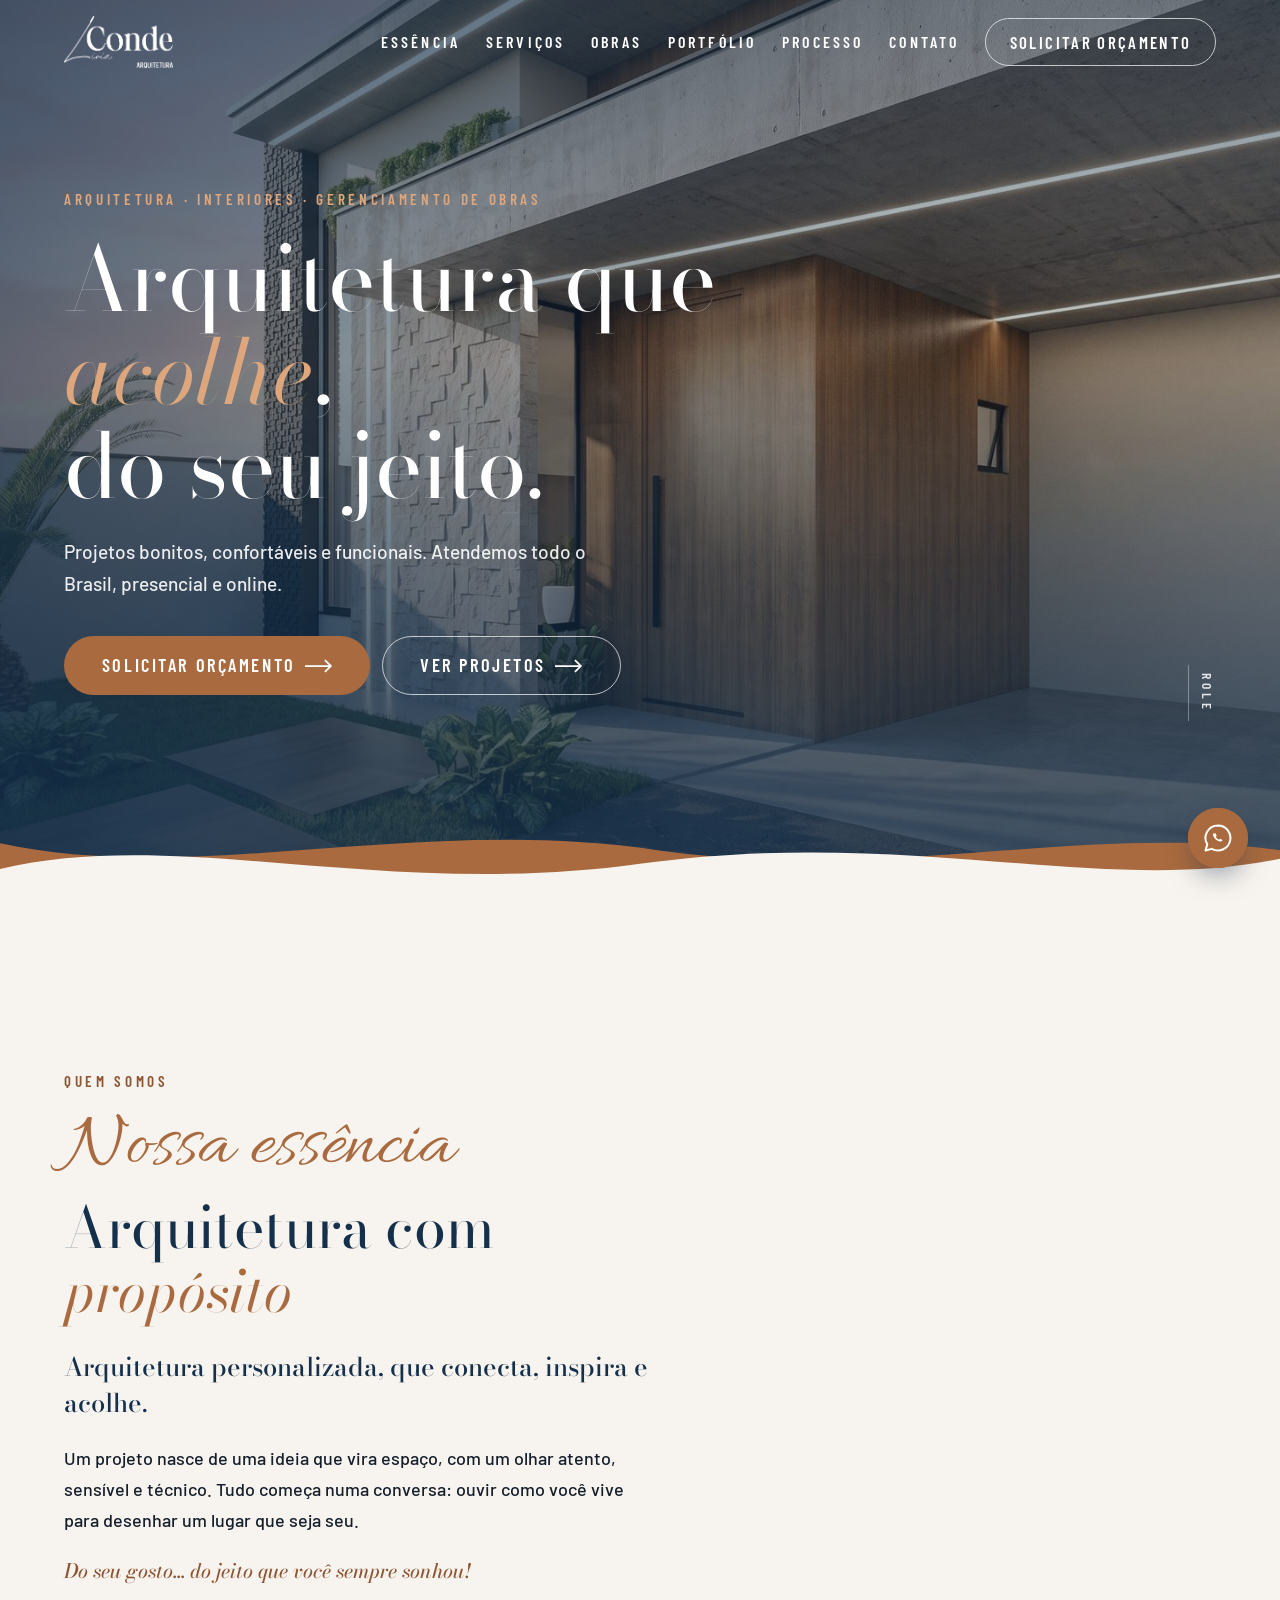
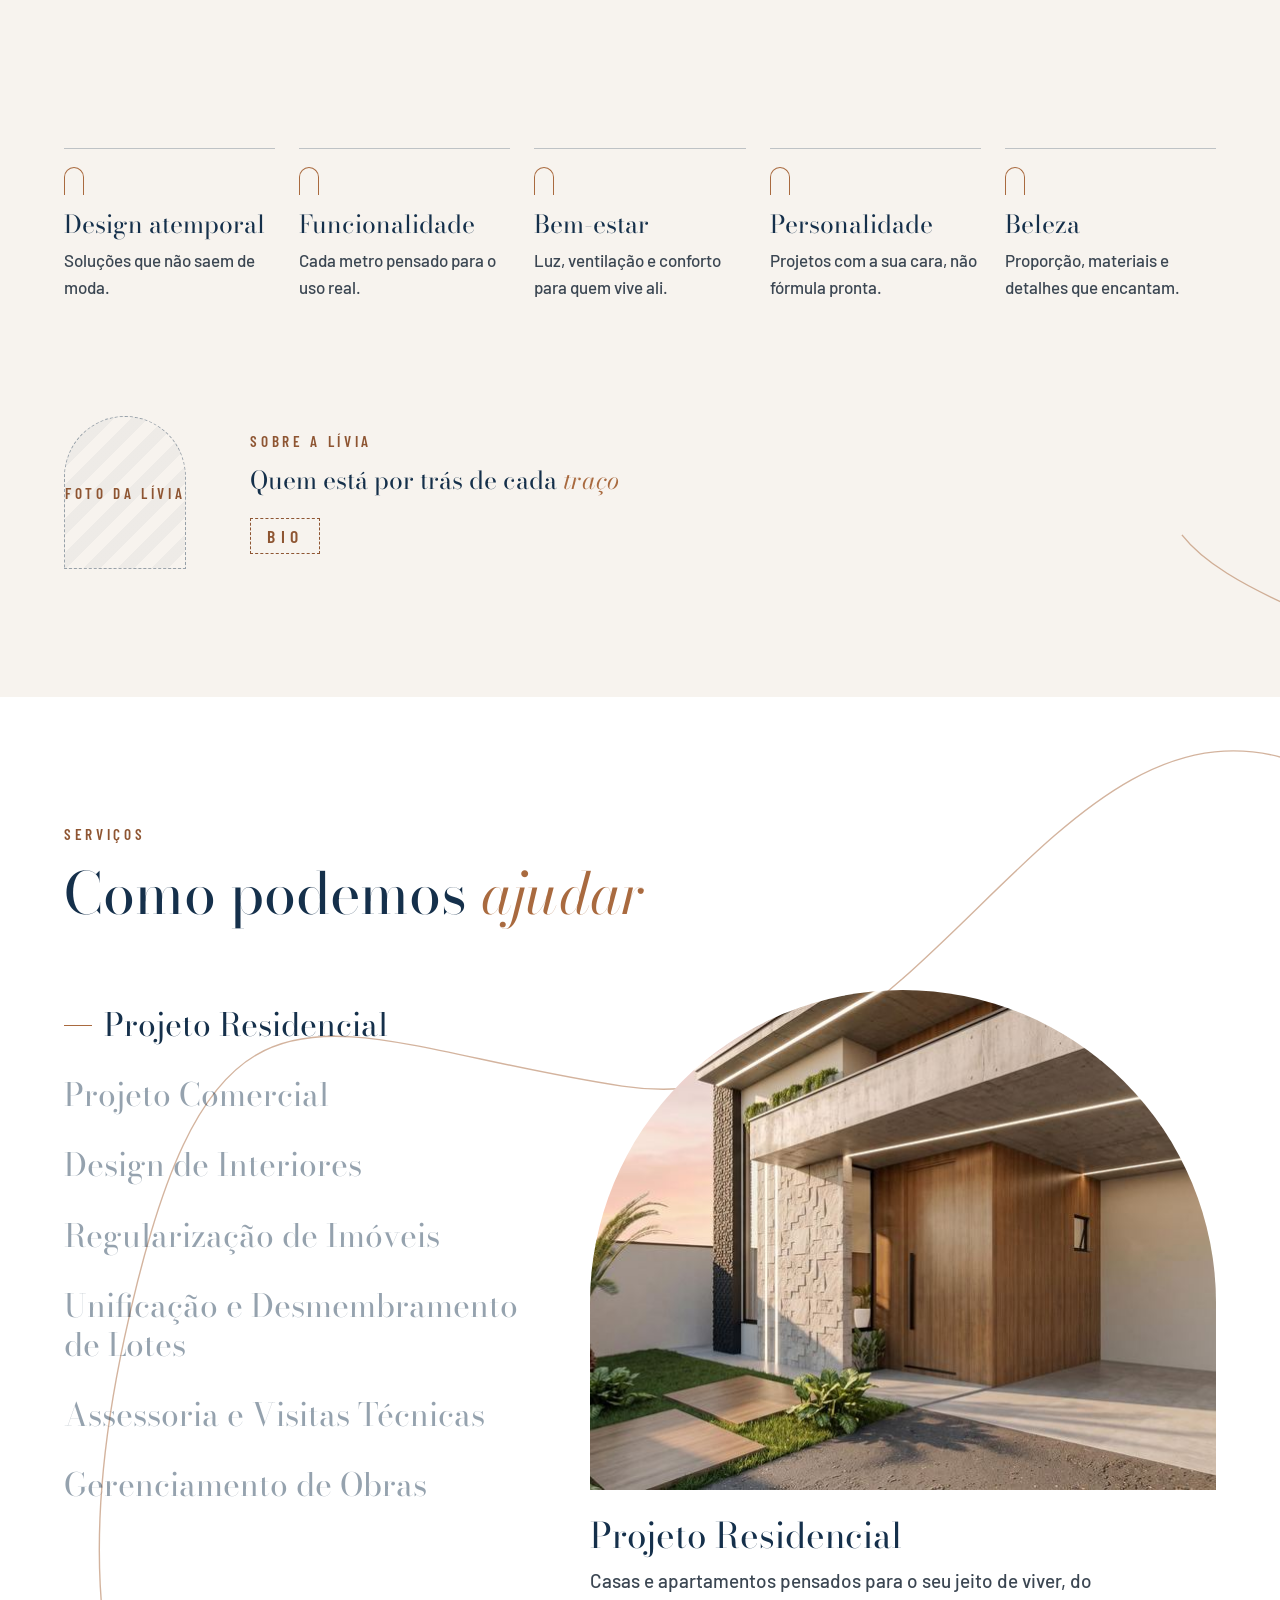
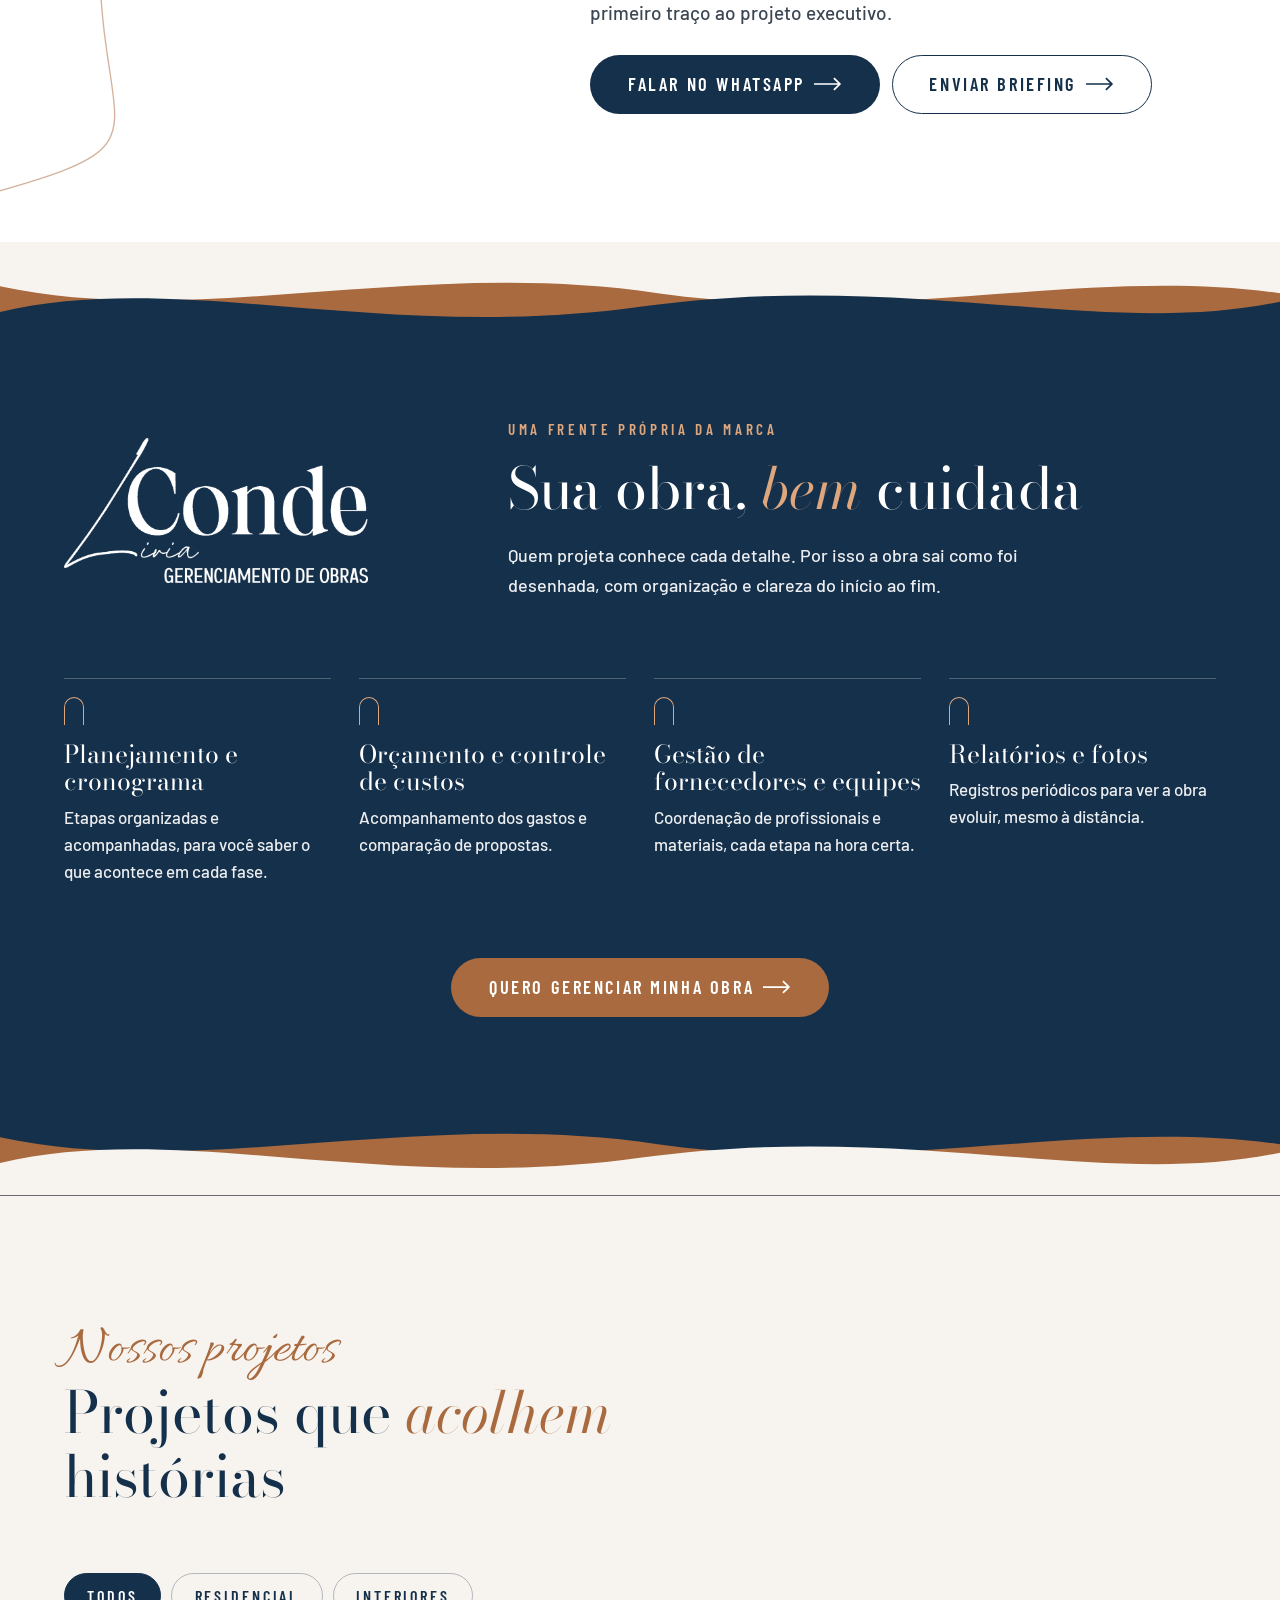
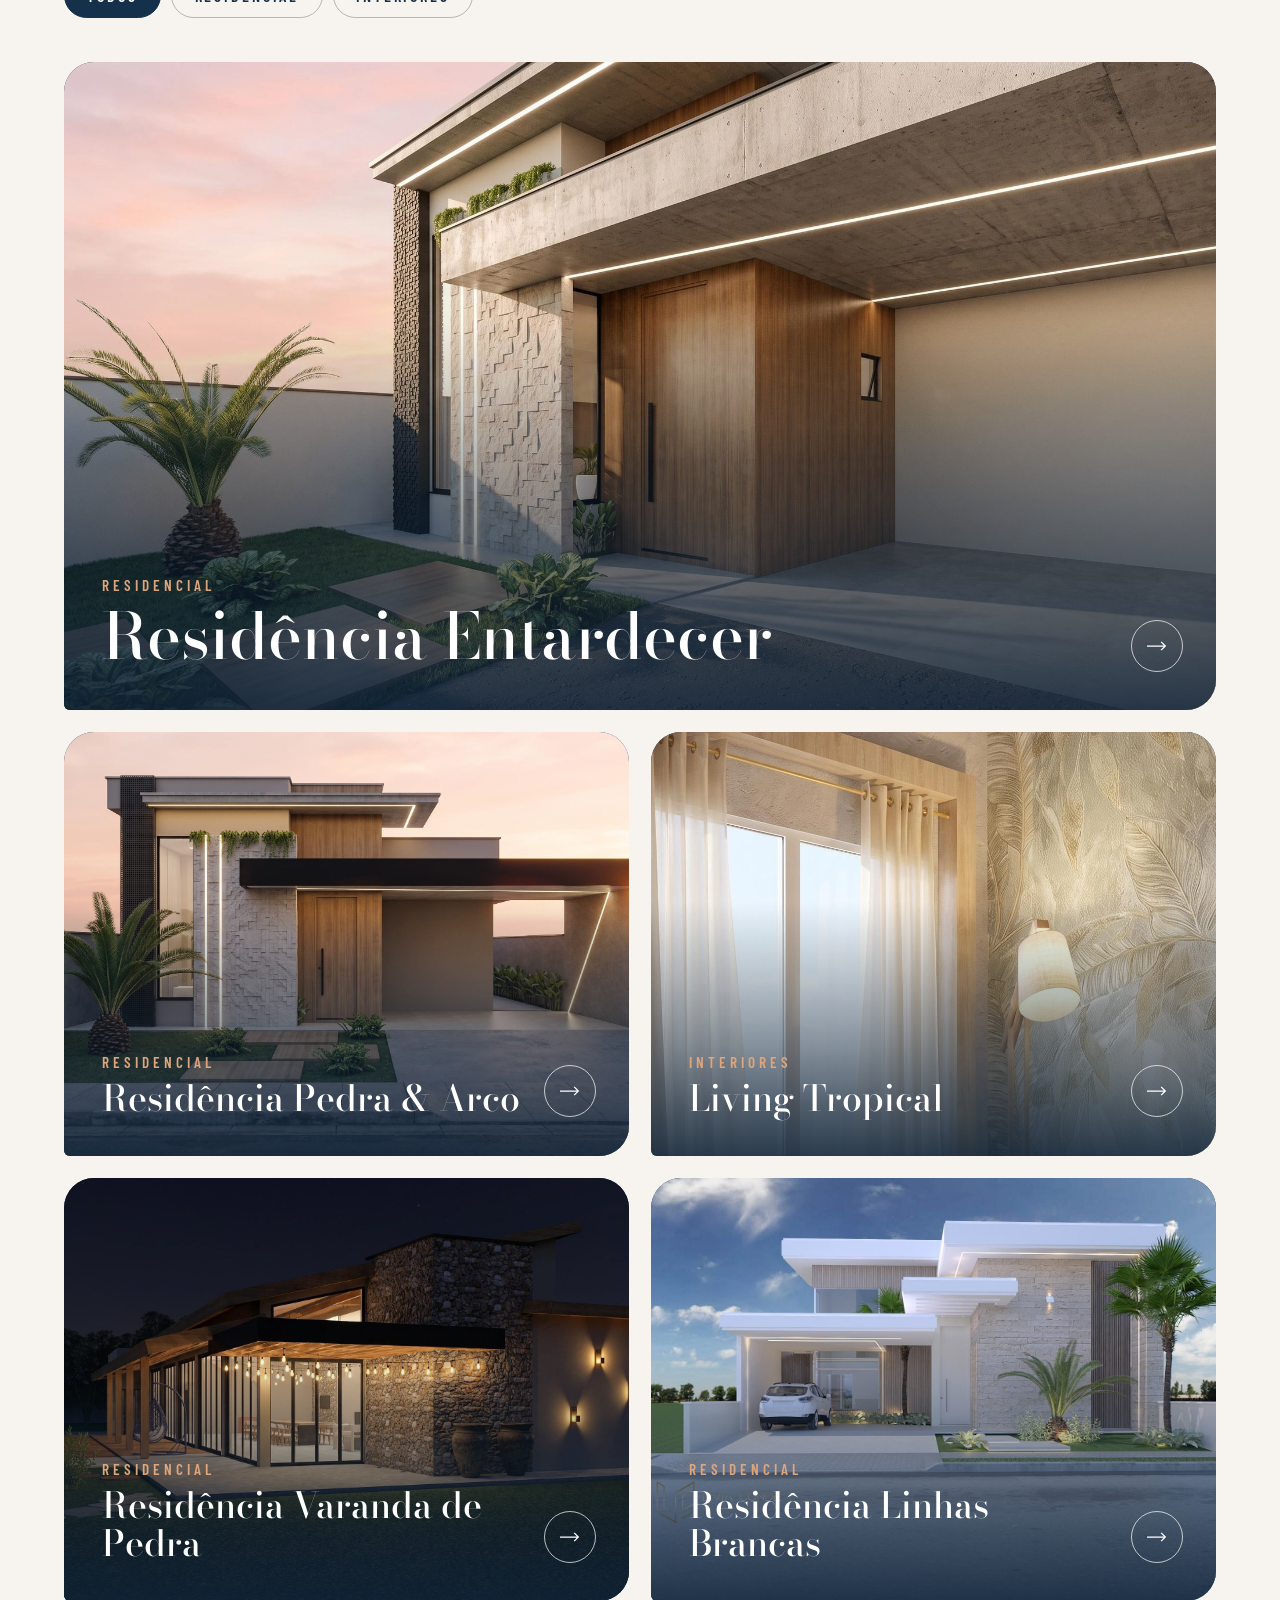
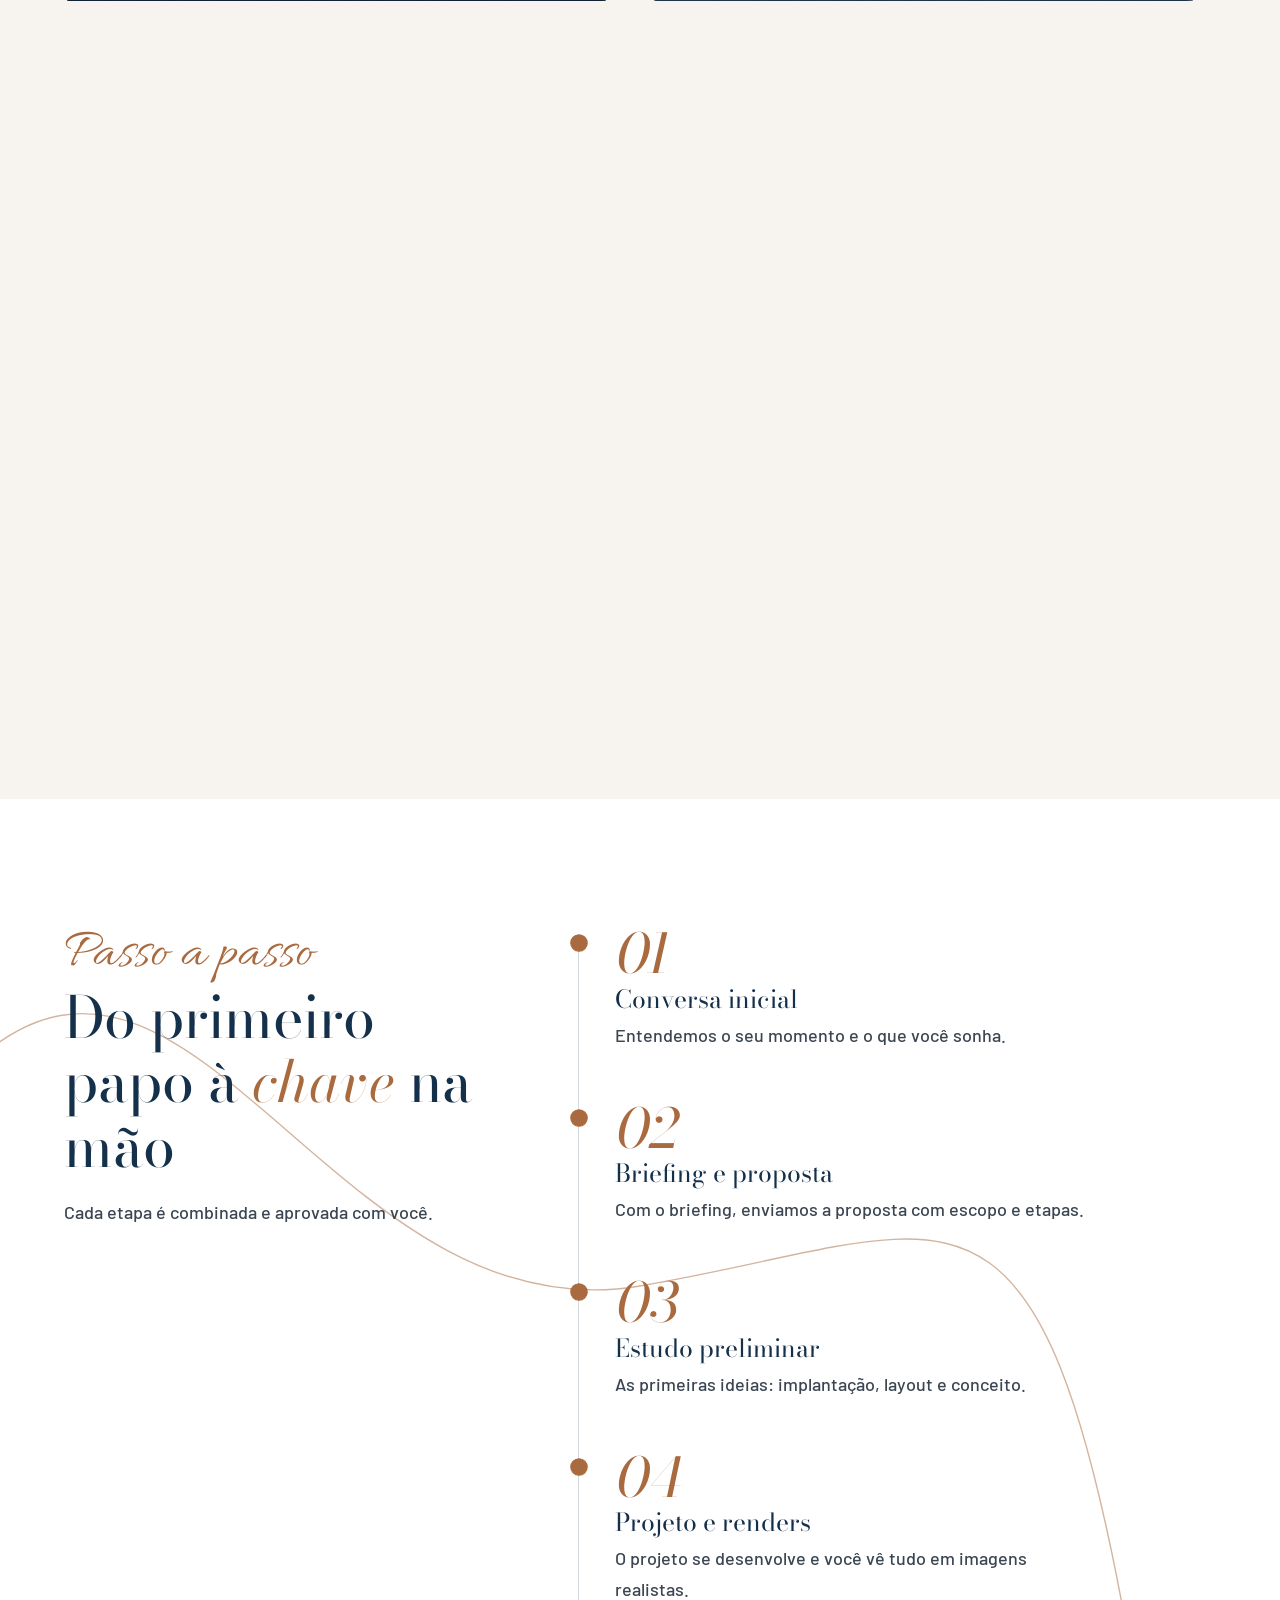
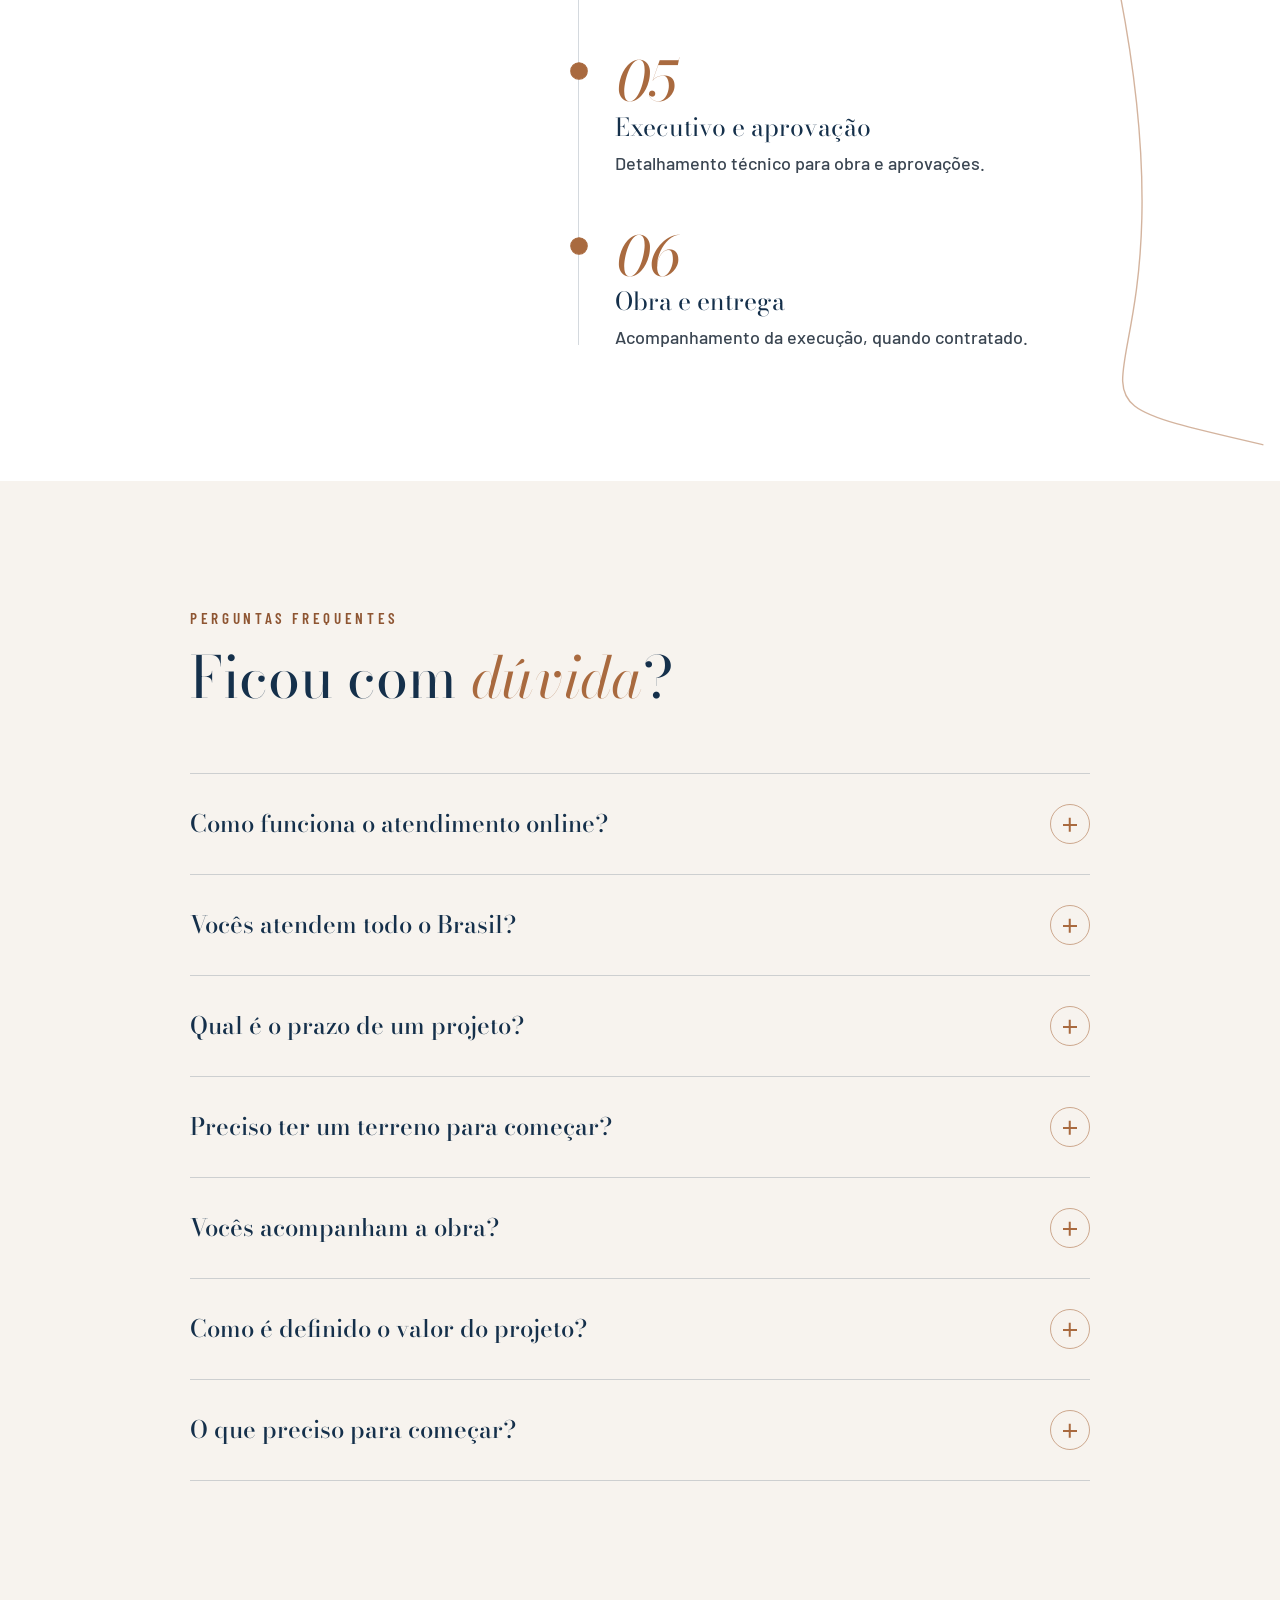
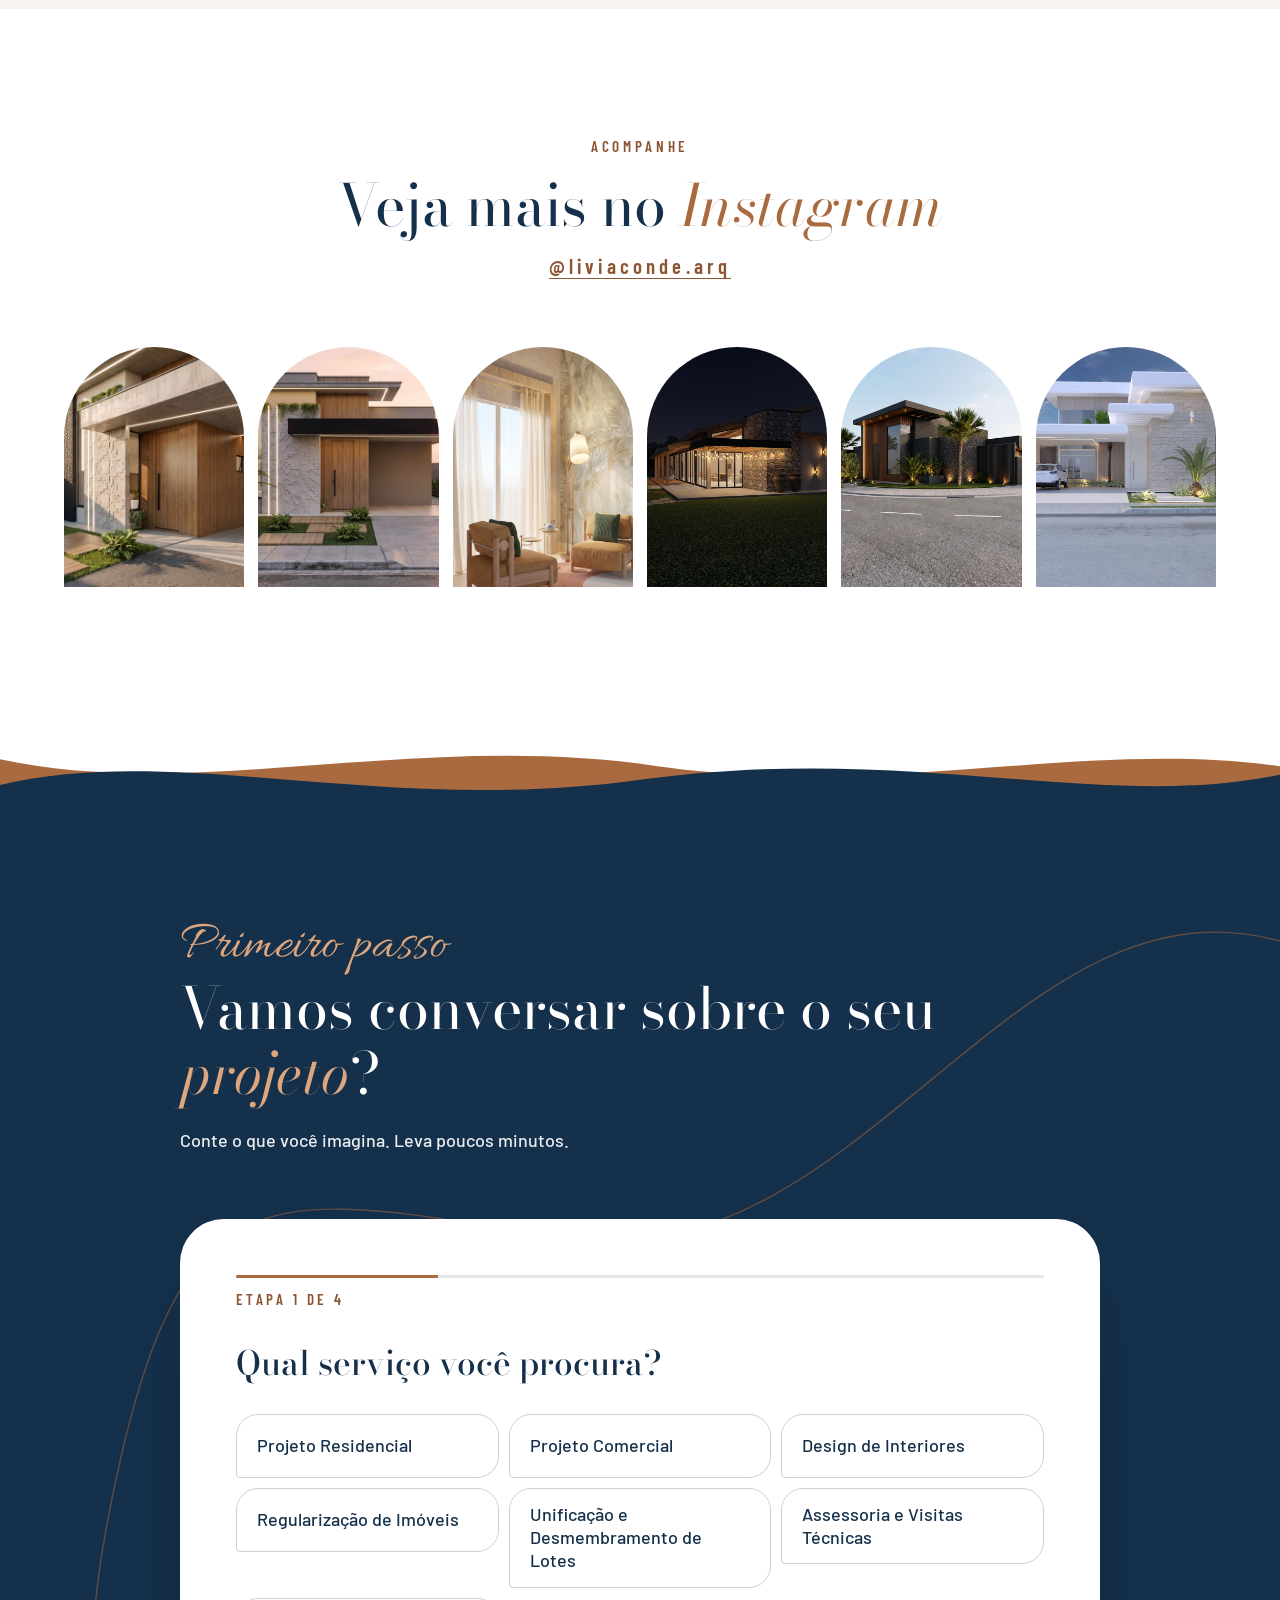
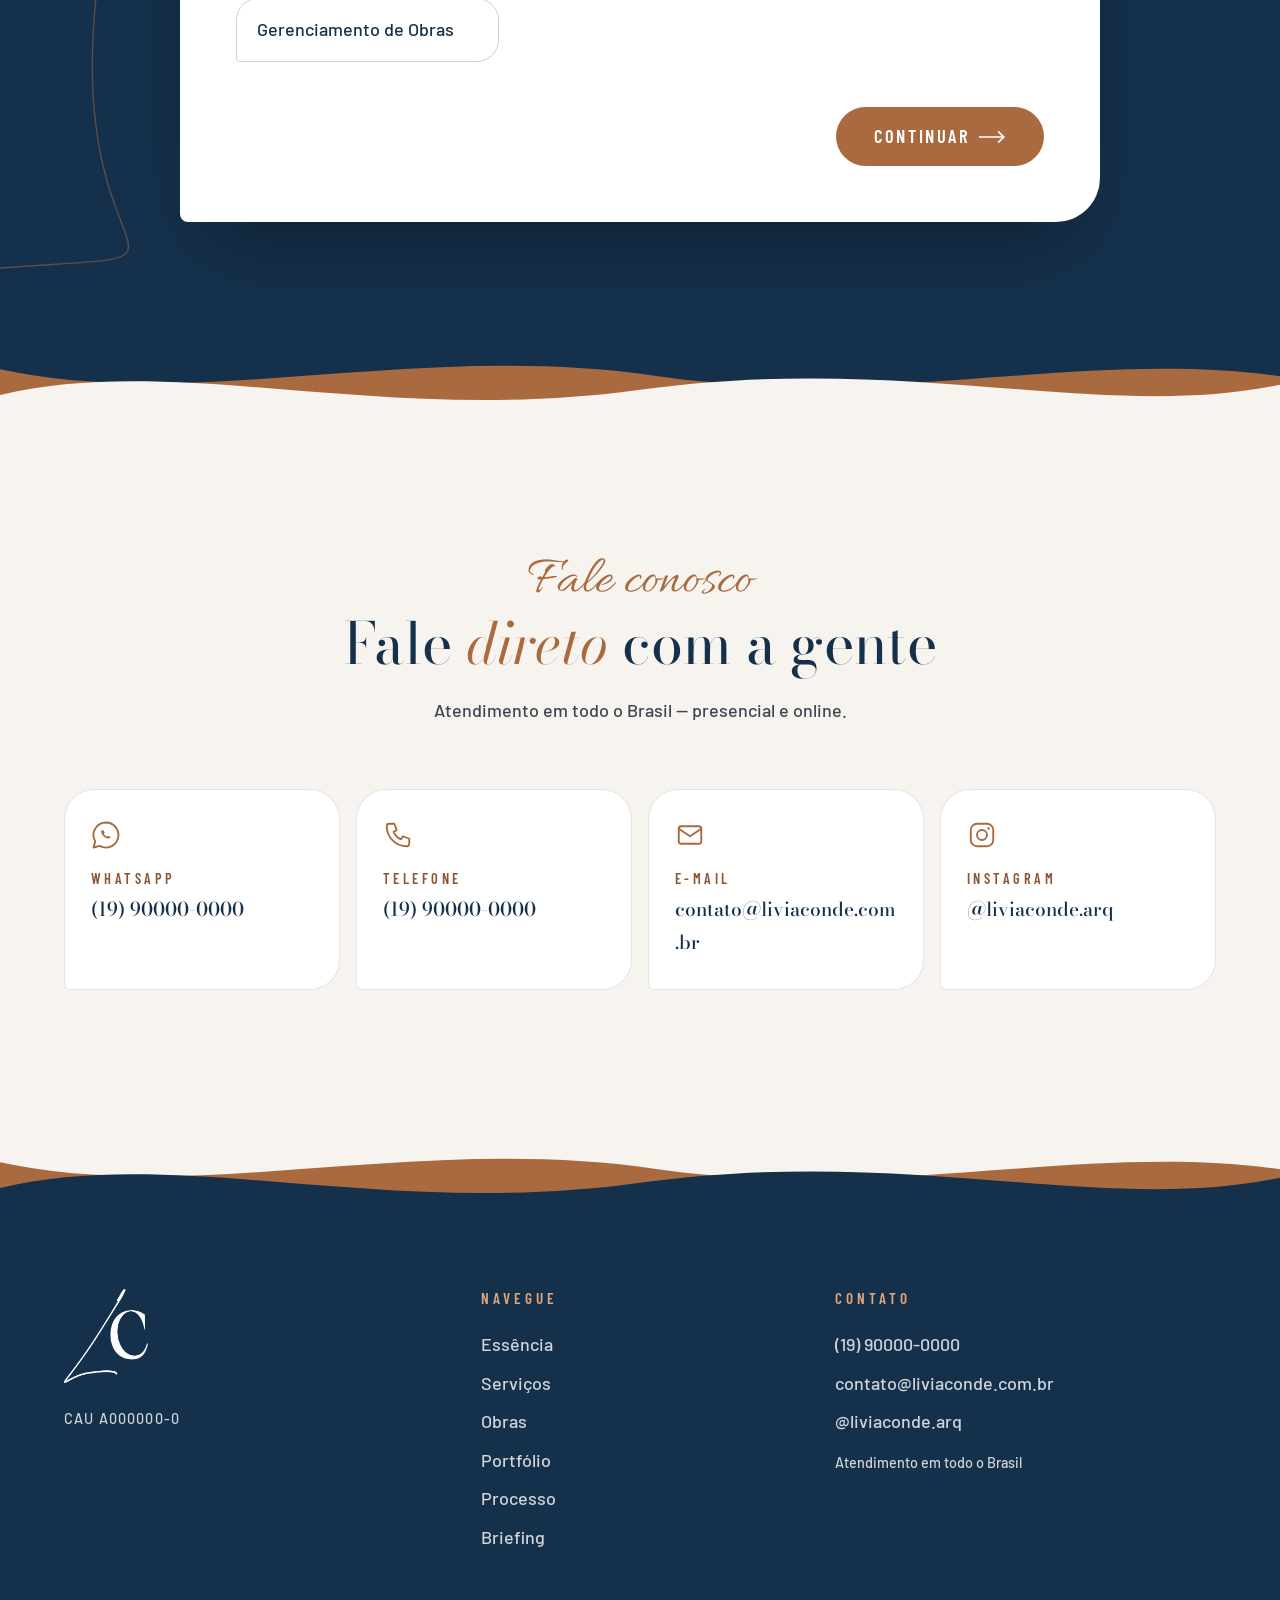
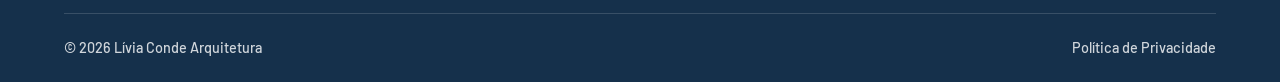
==== index.html @ 1890b628 "style: portfólio editorial, linha curva em mais seções, tipografia de marca, leitura e movimento Car" ====
<!DOCTYPE html>
<html lang="pt-BR">
<head>
<meta charset="utf-8">
<meta name="viewport" content="width=device-width, initial-scale=1">
<script>
/* classe "js" + decide se a intro roda (1x por sessão, sem reduced-motion, nunca em link direto de projeto) */
document.documentElement.className = 'js';
try {
  if (!sessionStorage.getItem('lc-intro') && !matchMedia('(prefers-reduced-motion: reduce)').matches && !/^#projeto\//.test(location.hash)) {
    document.documentElement.className += ' has-intro';
  }
} catch (e) {}
</script>
<title>Lívia Conde Arquitetura — Arquitetura, Interiores e Gerenciamento de Obras</title>
<meta name="description" content="Arquitetura com propósito, personalizada, que conecta, inspira e acolhe. Projetos residenciais e comerciais, interiores, regularização e gerenciamento de obras, com atendimento em todo o Brasil.">
<meta name="theme-color" content="#15304B">
<link rel="icon" type="image/png" href="assets/logo/favicon.png">
<link rel="apple-touch-icon" href="assets/logo/apple-touch-icon.png">
<link rel="canonical" href="https://liviaconde.vercel.app/">

<meta property="og:type" content="website">
<meta property="og:locale" content="pt_BR">
<meta property="og:site_name" content="Lívia Conde Arquitetura">
<meta property="og:title" content="Lívia Conde Arquitetura — Arquitetura que acolhe, do seu jeito">
<meta property="og:description" content="Projetos de arquitetura, interiores e gerenciamento de obras para todo o Brasil — presencial e online.">
<meta property="og:url" content="https://liviaconde.vercel.app/">
<meta property="og:image" content="https://liviaconde.vercel.app/assets/img/projetos/entardecer-fachada.jpg">
<meta name="twitter:card" content="summary_large_image">

<link rel="preconnect" href="https://fonts.googleapis.com">
<link rel="preconnect" href="https://fonts.gstatic.com" crossorigin>
<link href="https://fonts.googleapis.com/css2?family=Allura&family=Barlow+Condensed:wght@500;600&family=Barlow:wght@400;500&family=Bodoni+Moda:ital,opsz,wght@0,6..96,400;0,6..96,500;1,6..96,400;1,6..96,500&display=swap" rel="stylesheet">
<link rel="preload" as="image" href="assets/img/projetos/entardecer-fachada.jpg">
<link rel="stylesheet" href="css/style.css">

<script type="application/ld+json" id="ld-negocio">
{
  "@context": "https://schema.org",
  "@type": "ProfessionalService",
  "name": "Lívia Conde Arquitetura",
  "description": "Arquitetura residencial e comercial, design de interiores, regularização de imóveis e gerenciamento de obras.",
  "url": "https://liviaconde.vercel.app/",
  "logo": "https://liviaconde.vercel.app/assets/logo/logo-arq-cor.png",
  "image": "https://liviaconde.vercel.app/assets/img/projetos/entardecer-fachada.jpg",
  "areaServed": { "@type": "Country", "name": "Brasil" },
  "knowsAbout": ["Arquitetura residencial", "Arquitetura comercial", "Design de interiores", "Regularização de imóveis", "Gerenciamento de obras"]
}
</script>
<script type="application/ld+json">
{
  "@context": "https://schema.org",
  "@type": "FAQPage",
  "mainEntity": [
    { "@type": "Question", "name": "Como funciona o atendimento online?", "acceptedAnswer": { "@type": "Answer", "text": "A conversa é por videochamada, WhatsApp e e-mail. Você envia fotos, plantas e referências e acompanha cada etapa a distância. Quando preciso, combinamos visita técnica." } },
    { "@type": "Question", "name": "Vocês atendem todo o Brasil?", "acceptedAnswer": { "@type": "Answer", "text": "Sim, presencial e online. Definimos juntos a melhor forma de acompanhar o seu imóvel." } },
    { "@type": "Question", "name": "Qual é o prazo de um projeto?", "acceptedAnswer": { "@type": "Answer", "text": "Depende do tipo, do tamanho e do escopo. O prazo vem na proposta." } },
    { "@type": "Question", "name": "Preciso ter um terreno para começar?", "acceptedAnswer": { "@type": "Answer", "text": "Não. Podemos começar com um terreno, com um imóvel existente ou ajudar você a analisar um terreno antes de comprar." } },
    { "@type": "Question", "name": "Vocês acompanham a obra?", "acceptedAnswer": { "@type": "Answer", "text": "Sim. Oferecemos assessoria, visitas técnicas e Gerenciamento de Obras." } },
    { "@type": "Question", "name": "Como é definido o valor do projeto?", "acceptedAnswer": { "@type": "Answer", "text": "Em uma proposta personalizada, conforme escopo, metragem e etapas. Antes, precisamos conhecer o seu projeto." } },
    { "@type": "Question", "name": "O que preciso para começar?", "acceptedAnswer": { "@type": "Answer", "text": "Preencher o briefing ou chamar no WhatsApp. Se tiver, envie fotos do local, planta e referências. Se não tiver, começamos pela conversa." } }
  ]
}
</script>
</head>
<body>

<!-- Forma da onda reutilizada nos divisores -->
<svg width="0" height="0" style="position:absolute" aria-hidden="true" focusable="false">
  <symbol id="wave-shape" viewBox="0 0 1440 120" preserveAspectRatio="none">
    <path style="fill:var(--back)" d="M0,52 C220,102 470,18 740,60 C1000,98 1220,28 1440,60 L1440,120 L0,120 Z"/>
    <path style="fill:var(--front)" d="M0,82 C200,32 430,118 720,76 C1020,32 1240,114 1440,70 L1440,120 L0,120 Z"/>
  </symbol>
</svg>

<!-- Intro de abertura -->
<div id="intro" aria-hidden="true">
  <div class="intro-mono">
    <img class="intro-L" src="assets/logo/mono-L.png" alt="" width="600" height="674">
    <img class="intro-C" src="assets/logo/mono-C.png" alt="" width="600" height="674">
  </div>
</div>

<a class="skip" href="#conteudo">Ir para o conteúdo</a>

<!-- Header -->
<header class="header" id="header">
  <div class="header-in">
    <a class="brand" href="#topo" aria-label="Lívia Conde Arquitetura — início">
      <img class="brand-w" src="assets/logo/logo-arq-branco.png" alt="Lívia Conde Arquitetura" width="900" height="429">
      <img class="brand-c" src="assets/logo/logo-arq-cor.png" alt="" width="900" height="429">
    </a>
    <nav class="nav" id="nav" aria-label="Principal">
      <a href="#essencia">Essência</a>
      <a href="#servicos">Serviços</a>
      <a href="#obras">Obras</a>
      <a href="#portfolio">Portfólio</a>
      <a href="#processo">Processo</a>
      <a href="#contato">Contato</a>
      <a class="btn btn--nav" href="#briefing">Solicitar orçamento</a>
    </nav>
    <button class="burger" id="burger" aria-label="Abrir menu" aria-expanded="false" aria-controls="nav"><span></span><span></span></button>
  </div>
</header>

<main id="conteudo">

<!-- Hero -->
<section class="hero" id="topo" aria-labelledby="hero-titulo">
  <div class="hero-slides" aria-hidden="true">
    <div class="hero-slide active"><img src="assets/img/projetos/entardecer-fachada.jpg" alt="" width="2000" height="1116" fetchpriority="high"></div>
    <div class="hero-slide"><img src="assets/img/projetos/pedra-arco-fachada.jpg" alt="" width="2000" height="1347"></div>
    <div class="hero-slide"><img src="assets/img/projetos/contemporanea-fachada.jpg" alt="" width="1254" height="1254"></div>
  </div>
  <div class="hero-shade"></div>
  <div class="wrap hero-content">
    <p class="eyebrow eyebrow--light hero-a">Arquitetura · Interiores · Gerenciamento de Obras</p>
    <h1 id="hero-titulo" class="hero-a">Arquitetura que <em>acolhe</em>,<br>do seu jeito.</h1>
    <p class="hero-sub hero-a">Projetos bonitos, confortáveis e funcionais. Atendemos todo o Brasil, presencial e online.</p>
    <div class="btn-row hero-a">
      <a class="btn btn--terra" href="#briefing">Solicitar orçamento</a>
      <a class="btn btn--ghost" href="#portfolio">Ver projetos</a>
    </div>
  </div>
  <a class="scroll-ind" href="#essencia" aria-label="Rolar para a próxima seção"><span>Role</span><i></i></a>
  <svg class="wave wave--hero" viewBox="0 0 1440 120" preserveAspectRatio="none" aria-hidden="true"><use href="#wave-shape"/></svg>
</section>

<!-- Essência -->
<section class="section essence" id="essencia" aria-labelledby="essencia-titulo">
  <svg class="curve" viewBox="0 0 1440 1000" preserveAspectRatio="none" aria-hidden="true"><path vector-effect="non-scaling-stroke" d="M-20,80 C260,-20 420,360 740,330 S1180,200 1280,520 S1180,860 1470,940"/></svg>
  <div class="wrap">
    <div class="essence-top">
      <div class="essence-text">
        <p class="eyebrow reveal">Quem somos</p>
        <h2 id="essencia-titulo" class="reveal"><span class="script">Nossa essência</span><br>Arquitetura com <em>propósito</em></h2>
        <p class="lead reveal">Arquitetura personalizada, que conecta, inspira e acolhe.</p>
        <p class="reveal">Um projeto nasce de uma ideia que vira espaço, com um olhar atento, sensível e técnico. Tudo começa numa conversa: ouvir como você vive para desenhar um lugar que seja seu.</p>
        <p class="reveal">Do seu gosto... do jeito que você sempre sonhou!</p>
      </div>
      <figure class="essence-img reveal">
        <img data-parallax src="assets/img/projetos/living-tropical.jpg" alt="Living com pé-direito duplo, forro de madeira e papel de parede botânico" width="1115" height="2000" loading="lazy">
      </figure>
    </div>

    <ol class="pillars">
      <li class="reveal" style="--d:0s"><span class="pillar-n" aria-hidden="true"></span><h3>Design atemporal</h3><p>Soluções que não saem de moda.</p></li>
      <li class="reveal" style="--d:.08s"><span class="pillar-n" aria-hidden="true"></span><h3>Funcionalidade</h3><p>Cada metro pensado para o uso real.</p></li>
      <li class="reveal" style="--d:.16s"><span class="pillar-n" aria-hidden="true"></span><h3>Bem-estar</h3><p>Luz, ventilação e conforto para quem vive ali.</p></li>
      <li class="reveal" style="--d:.24s"><span class="pillar-n" aria-hidden="true"></span><h3>Personalidade</h3><p>Projetos com a sua cara, não fórmula pronta.</p></li>
      <li class="reveal" style="--d:.32s"><span class="pillar-n" aria-hidden="true"></span><h3>Beleza</h3><p>Proporção, materiais e detalhes que encantam.</p></li>
    </ol>

    <div class="about">
      <div class="about-photo reveal" role="img" aria-label="Espaço reservado para a foto da Lívia">
        <span>Foto da Lívia</span>
      </div>
      <div class="about-text reveal">
        <p class="eyebrow">Sobre a Lívia</p>
        <h3 class="h3-serif">Quem está por trás de cada <em>traço</em></h3>
        <p class="bio-marker">BIO</p>
      </div>
    </div>
  </div>
</section>

<!-- Serviços -->
<section class="section section--white" id="servicos" aria-labelledby="servicos-titulo">
  <svg class="curve" viewBox="0 0 1440 1000" preserveAspectRatio="none" aria-hidden="true"><path vector-effect="non-scaling-stroke" d="M1470,60 C1180,-30 1040,380 700,340 S240,200 140,560 S260,900 -20,960"/></svg>
  <div class="wrap">
    <header class="sec-head reveal">
      <p class="eyebrow">Serviços</p>
      <h2 id="servicos-titulo">Como podemos <em>ajudar</em></h2>
    </header>

    <div class="svc">
      <div class="svc-tabs reveal" role="tablist" aria-label="Serviços" aria-orientation="vertical">
        <button class="svc-tab" role="tab" id="tab0" aria-selected="true" aria-controls="pane0" tabindex="0" data-servico="Projeto Residencial" type="button">Projeto Residencial</button>
        <button class="svc-tab" role="tab" id="tab1" aria-selected="false" aria-controls="pane1" tabindex="-1" data-servico="Projeto Comercial" type="button">Projeto Comercial</button>
        <button class="svc-tab" role="tab" id="tab2" aria-selected="false" aria-controls="pane2" tabindex="-1" data-servico="Design de Interiores" type="button">Design de Interiores</button>
        <button class="svc-tab" role="tab" id="tab3" aria-selected="false" aria-controls="pane3" tabindex="-1" data-servico="Regularização de Imóveis" type="button">Regularização de Imóveis</button>
        <button class="svc-tab" role="tab" id="tab4" aria-selected="false" aria-controls="pane4" tabindex="-1" data-servico="Unificação e Desmembramento de Lotes" type="button">Unificação e Desmembramento de Lotes</button>
        <button class="svc-tab" role="tab" id="tab5" aria-selected="false" aria-controls="pane5" tabindex="-1" data-servico="Assessoria e Visitas Técnicas" type="button">Assessoria e Visitas Técnicas</button>
        <button class="svc-tab" role="tab" id="tab6" aria-selected="false" aria-controls="pane6" tabindex="-1" data-servico="Gerenciamento de Obras" type="button">Gerenciamento de Obras</button>
      </div>
      <div class="svc-stage reveal">
        <div class="svc-pane" role="tabpanel" id="pane0" aria-labelledby="tab0">
          <figure class="svc-fig"><img src="assets/img/projetos/entardecer-fachada-thumb.jpg" alt="Fachada de residência ao entardecer" width="900" height="502" loading="lazy"></figure>
          <h3>Projeto Residencial</h3>
          <p>Casas e apartamentos pensados para o seu jeito de viver, do primeiro traço ao projeto executivo.</p>
        </div>
        <div class="svc-pane" role="tabpanel" id="pane1" aria-labelledby="tab1" hidden>
          <figure class="svc-fig"><img src="assets/img/projetos/noturna-fachada-thumb.jpg" alt="Fachada iluminada à noite" width="725" height="900" loading="lazy"></figure>
          <h3>Projeto Comercial</h3>
          <p>Lojas, consultórios e escritórios que mostram a sua marca e funcionam bem no dia a dia.</p>
        </div>
        <div class="svc-pane" role="tabpanel" id="pane2" aria-labelledby="tab2" hidden>
          <figure class="svc-fig"><img src="assets/img/projetos/living-tropical-thumb.jpg" alt="Living com pé-direito duplo e papel de parede botânico" width="502" height="900" loading="lazy"></figure>
          <h3>Design de Interiores</h3>
          <p>Layout, materiais, iluminação e mobiliário pensados juntos, para ambientes com a sua história.</p>
        </div>
        <div class="svc-pane" role="tabpanel" id="pane3" aria-labelledby="tab3" hidden>
          <figure class="svc-fig"><img src="assets/img/projetos/branca-fachada-thumb.jpg" alt="Fachada branca com ripado e pedra" width="900" height="675" loading="lazy"></figure>
          <h3>Regularização de Imóveis</h3>
          <p>Orientação e projetos para deixar a documentação do seu imóvel em dia.</p>
        </div>
        <div class="svc-pane" role="tabpanel" id="pane4" aria-labelledby="tab4" hidden>
          <figure class="svc-fig"><img src="assets/img/projetos/pedra-arco-fachada-thumb.jpg" alt="Casa de campo com telhado cerâmico e pedra" width="900" height="606" loading="lazy"></figure>
          <h3>Unificação e Desmembramento de Lotes</h3>
          <p>Projeto e suporte técnico para unir ou dividir terrenos.</p>
        </div>
        <div class="svc-pane" role="tabpanel" id="pane5" aria-labelledby="tab5" hidden>
          <figure class="svc-fig"><img src="assets/img/projetos/branca-vista-thumb.jpg" alt="Vista de residência com platibandas brancas" width="900" height="675" loading="lazy"></figure>
          <h3>Assessoria e Visitas Técnicas</h3>
          <p>Um olhar técnico antes de comprar um imóvel ou para tirar dúvidas de obra, presencial ou online.</p>
        </div>
        <div class="svc-pane" role="tabpanel" id="pane6" aria-labelledby="tab6" hidden>
          <figure class="svc-fig"><img src="assets/img/projetos/contemporanea-fachada-thumb.jpg" alt="Residência contemporânea em lote de esquina" width="900" height="900" loading="lazy"></figure>
          <h3>Gerenciamento de Obras</h3>
          <p>Planejamento e acompanhamento da obra, para o projeto sair do papel com qualidade e transparência.</p>
        </div>
        <div class="btn-row">
          <a class="btn btn--wa-s" id="svc-wa" target="_blank" rel="noopener">Falar no WhatsApp</a>
          <button class="btn btn--line" id="svc-brief" type="button">Enviar briefing</button>
        </div>
      </div>
    </div>
  </div>
</section>

<!-- Gerenciamento de Obras -->
<div class="wave-box wave-box--in" aria-hidden="true"><svg class="wave" viewBox="0 0 1440 120" preserveAspectRatio="none"><use href="#wave-shape"/></svg></div>
<section class="section section--navy obras" id="obras" aria-labelledby="obras-titulo">
  <div class="wrap">
    <div class="obras-head reveal">
      <img src="assets/logo/logo-gdo-branco.png" alt="Lívia Conde Gerenciamento de Obras" width="900" height="427" loading="lazy">
      <div>
        <p class="eyebrow eyebrow--light">Uma frente própria da marca</p>
        <h2 id="obras-titulo">Sua obra, <em>bem</em> cuidada</h2>
        <p class="lead-l">Quem projeta conhece cada detalhe. Por isso a obra sai como foi desenhada, com organização e clareza do início ao fim.</p>
      </div>
    </div>
    <ul class="diffs">
      <li class="reveal" style="--d:0s"><span class="pillar-n" aria-hidden="true"></span><h3>Planejamento e cronograma</h3><p>Etapas organizadas e acompanhadas, para você saber o que acontece em cada fase.</p></li>
      <li class="reveal" style="--d:.08s"><span class="pillar-n" aria-hidden="true"></span><h3>Orçamento e controle de custos</h3><p>Acompanhamento dos gastos e comparação de propostas.</p></li>
      <li class="reveal" style="--d:.16s"><span class="pillar-n" aria-hidden="true"></span><h3>Gestão de fornecedores e equipes</h3><p>Coordenação de profissionais e materiais, cada etapa na hora certa.</p></li>
      <li class="reveal" style="--d:.24s"><span class="pillar-n" aria-hidden="true"></span><h3>Relatórios e fotos</h3><p>Registros periódicos para ver a obra evoluir, mesmo à distância.</p></li>
    </ul>
    <div class="center reveal"><button class="btn btn--terra" type="button" data-brief="Gerenciamento de Obras">Quero gerenciar minha obra</button></div>
  </div>
</section>
<div class="wave-box wave-box--out" aria-hidden="true"><svg class="wave" viewBox="0 0 1440 120" preserveAspectRatio="none"><use href="#wave-shape"/></svg></div>

<!-- Portfólio -->
<section class="section portfolio" id="portfolio" aria-labelledby="portfolio-titulo">
  <div class="wrap">
    <header class="sec-head reveal">
      <p class="script">Nossos projetos</p>
      <h2 id="portfolio-titulo">Projetos que <em>acolhem</em> histórias</h2>
    </header>
    <div class="filters reveal" id="filters" role="group" aria-label="Filtrar projetos por categoria"></div>
    <ul class="grid" id="grid"></ul>
  </div>
</section>

<!-- Processo -->
<section class="section section--white process" id="processo" aria-labelledby="processo-titulo">
  <svg class="curve" viewBox="0 0 1440 1000" preserveAspectRatio="none" aria-hidden="true"><path vector-effect="non-scaling-stroke" d="M-20,200 C220,60 380,420 720,380 S1160,260 1260,620 S1100,920 1470,980"/></svg>
  <div class="wrap process-grid">
    <header class="sec-head process-head reveal">
      <p class="script">Passo a passo</p>
      <h2 id="processo-titulo">Do primeiro papo à <em>chave</em> na mão</h2>
      <p>Cada etapa é combinada e aprovada com você.</p>
    </header>
    <ol class="timeline" id="timeline">
      <li class="reveal"><span class="t-dot"></span><span class="t-n">01</span><h3>Conversa inicial</h3><p>Entendemos o seu momento e o que você sonha.</p></li>
      <li class="reveal"><span class="t-dot"></span><span class="t-n">02</span><h3>Briefing e proposta</h3><p>Com o briefing, enviamos a proposta com escopo e etapas.</p></li>
      <li class="reveal"><span class="t-dot"></span><span class="t-n">03</span><h3>Estudo preliminar</h3><p>As primeiras ideias: implantação, layout e conceito.</p></li>
      <li class="reveal"><span class="t-dot"></span><span class="t-n">04</span><h3>Projeto e renders</h3><p>O projeto se desenvolve e você vê tudo em imagens realistas.</p></li>
      <li class="reveal"><span class="t-dot"></span><span class="t-n">05</span><h3>Executivo e aprovação</h3><p>Detalhamento técnico para obra e aprovações.</p></li>
      <li class="reveal"><span class="t-dot"></span><span class="t-n">06</span><h3>Obra e entrega</h3><p>Acompanhamento da execução, quando contratado.</p></li>
    </ol>
  </div>
</section>

<!-- FAQ -->
<section class="section faq" id="duvidas" aria-labelledby="faq-titulo">
  <div class="wrap faq-wrap">
    <header class="sec-head reveal">
      <p class="eyebrow">Perguntas frequentes</p>
      <h2 id="faq-titulo">Ficou com <em>dúvida</em>?</h2>
    </header>
    <div class="acc acc--faq">
      <div class="acc-item reveal">
        <h3><button class="acc-btn" aria-expanded="false" aria-controls="fq1"><span class="acc-name">Como funciona o atendimento online?</span><span class="acc-ico" aria-hidden="true"></span></button></h3>
        <div class="acc-panel" id="fq1" role="region"><div><p>A conversa é por videochamada, WhatsApp e e-mail. Você envia fotos, plantas e referências e acompanha cada etapa a distância. Quando preciso, combinamos visita técnica.</p></div></div>
      </div>
      <div class="acc-item reveal">
        <h3><button class="acc-btn" aria-expanded="false" aria-controls="fq2"><span class="acc-name">Vocês atendem todo o Brasil?</span><span class="acc-ico" aria-hidden="true"></span></button></h3>
        <div class="acc-panel" id="fq2" role="region"><div><p>Sim, presencial e online. Definimos juntos a melhor forma de acompanhar o seu imóvel.</p></div></div>
      </div>
      <div class="acc-item reveal">
        <h3><button class="acc-btn" aria-expanded="false" aria-controls="fq3"><span class="acc-name">Qual é o prazo de um projeto?</span><span class="acc-ico" aria-hidden="true"></span></button></h3>
        <div class="acc-panel" id="fq3" role="region"><div><p>Depende do tipo, do tamanho e do escopo. O prazo vem na proposta.</p></div></div>
      </div>
      <div class="acc-item reveal">
        <h3><button class="acc-btn" aria-expanded="false" aria-controls="fq4"><span class="acc-name">Preciso ter um terreno para começar?</span><span class="acc-ico" aria-hidden="true"></span></button></h3>
        <div class="acc-panel" id="fq4" role="region"><div><p>Não. Podemos começar com um terreno, com um imóvel existente ou ajudar você a analisar um terreno antes de comprar.</p></div></div>
      </div>
      <div class="acc-item reveal">
        <h3><button class="acc-btn" aria-expanded="false" aria-controls="fq5"><span class="acc-name">Vocês acompanham a obra?</span><span class="acc-ico" aria-hidden="true"></span></button></h3>
        <div class="acc-panel" id="fq5" role="region"><div><p>Sim. Oferecemos assessoria, visitas técnicas e Gerenciamento de Obras.</p></div></div>
      </div>
      <div class="acc-item reveal">
        <h3><button class="acc-btn" aria-expanded="false" aria-controls="fq6"><span class="acc-name">Como é definido o valor do projeto?</span><span class="acc-ico" aria-hidden="true"></span></button></h3>
        <div class="acc-panel" id="fq6" role="region"><div><p>Em uma proposta personalizada, conforme escopo, metragem e etapas. Antes, precisamos conhecer o seu projeto.</p></div></div>
      </div>
      <div class="acc-item reveal">
        <h3><button class="acc-btn" aria-expanded="false" aria-controls="fq7"><span class="acc-name">O que preciso para começar?</span><span class="acc-ico" aria-hidden="true"></span></button></h3>
        <div class="acc-panel" id="fq7" role="region"><div><p>Preencher o briefing ou chamar no WhatsApp. Se tiver, envie fotos do local, planta e referências. Se não tiver, começamos pela conversa.</p></div></div>
      </div>
    </div>
  </div>
</section>

<!-- Instagram -->
<section class="section section--white insta" aria-labelledby="insta-titulo">
  <div class="wrap">
    <header class="sec-head center reveal">
      <p class="eyebrow">Acompanhe</p>
      <h2 id="insta-titulo">Veja mais no <em>Instagram</em></h2>
      <a class="insta-handle" data-ig target="_blank" rel="noopener"><span data-cfg="instagramArroba"></span></a>
    </header>
    <ul class="insta-grid" id="insta-grid"></ul>
  </div>
</section>

<!-- Briefing -->
<div class="wave-box wave-box--in wave-box--white" aria-hidden="true"><svg class="wave" viewBox="0 0 1440 120" preserveAspectRatio="none"><use href="#wave-shape"/></svg></div>
<section class="section section--navy briefing" id="briefing" aria-labelledby="briefing-titulo">
  <svg class="curve" viewBox="0 0 1440 1000" preserveAspectRatio="none" aria-hidden="true"><path vector-effect="non-scaling-stroke" d="M1470,120 C1150,20 980,420 640,380 S200,300 120,640 S300,930 -20,950"/></svg>
  <div class="wrap briefing-wrap">
    <header class="sec-head sec-head--light reveal">
      <p class="script">Primeiro passo</p>
      <h2 id="briefing-titulo">Vamos conversar sobre o seu <em>projeto</em>?</h2>
      <p>Conte o que você imagina. Leva poucos minutos.</p>
    </header>

    <div class="form-card reveal">
      <form id="briefing-form" name="briefing" method="POST" action="https://api.web3forms.com/submit" novalidate>
        <input type="hidden" name="access_key" id="f-key" value="">
        <input type="hidden" name="subject" value="Novo briefing pelo site — Lívia Conde Arquitetura">
        <input type="hidden" name="from_name" value="Site Lívia Conde Arquitetura">
        <input type="checkbox" name="botcheck" class="hp" tabindex="-1" autocomplete="off" aria-hidden="true">

        <div class="progress" aria-hidden="true"><i id="progress-bar"></i></div>
        <p class="progress-label" id="progress-label" aria-live="polite">Etapa 1 de 4</p>

        <!-- Etapa 1 -->
        <fieldset class="step" data-step="0">
          <legend>Qual serviço você procura?</legend>
          <div class="svc-cards">
            <label class="svc-card"><input type="radio" name="servico" value="Projeto Residencial" required data-msg="Escolha um serviço para continuar."><span>Projeto Residencial</span></label>
            <label class="svc-card"><input type="radio" name="servico" value="Projeto Comercial"><span>Projeto Comercial</span></label>
            <label class="svc-card"><input type="radio" name="servico" value="Design de Interiores"><span>Design de Interiores</span></label>
            <label class="svc-card"><input type="radio" name="servico" value="Regularização de Imóveis"><span>Regularização de Imóveis</span></label>
            <label class="svc-card"><input type="radio" name="servico" value="Unificação e Desmembramento de Lotes"><span>Unificação e Desmembramento de Lotes</span></label>
            <label class="svc-card"><input type="radio" name="servico" value="Assessoria e Visitas Técnicas"><span>Assessoria e Visitas Técnicas</span></label>
            <label class="svc-card"><input type="radio" name="servico" value="Gerenciamento de Obras"><span>Gerenciamento de Obras</span></label>
          </div>
          <p class="step-err" role="alert"></p>
          <div class="step-nav"><span></span><button class="btn btn--terra" type="button" data-next>Continuar</button></div>
        </fieldset>

        <!-- Etapa 2 -->
        <fieldset class="step" data-step="1" hidden>
          <legend>Sobre o projeto</legend>
          <div class="fields">
            <label class="field"><span>Tipo de projeto</span>
              <select name="tipo" required data-msg="Selecione o tipo de projeto.">
                <option value="">Selecione</option><option>Construção nova</option><option>Reforma</option><option>Ampliação</option><option>Regularização</option><option>Interiores</option><option>Outro</option>
              </select></label>
            <label class="field"><span>Cidade / UF</span><input name="cidade_uf" type="text" placeholder="Ex.: Campinas / SP" autocomplete="address-level2" required data-msg="Informe a cidade e o estado."></label>
            <label class="field"><span>Metragem aproximada (opcional)</span><input name="metragem" type="text" inputmode="numeric" placeholder="Ex.: 180 m²"></label>
            <label class="field"><span>Situação atual</span>
              <select name="situacao" required data-msg="Selecione a situação atual.">
                <option value="">Selecione</option><option>Tenho um terreno</option><option>Tenho um imóvel existente</option><option>Obra em andamento</option><option>Ainda estou buscando o imóvel</option>
              </select></label>
            <label class="field field--full"><span>Prazo desejado</span>
              <select name="prazo" required data-msg="Selecione o prazo desejado.">
                <option value="">Selecione</option><option>O quanto antes</option><option>Em até 3 meses</option><option>De 3 a 6 meses</option><option>Mais de 6 meses</option><option>Ainda não sei</option>
              </select></label>
          </div>
          <p class="step-err" role="alert"></p>
          <div class="step-nav"><button class="btn btn--line-l" type="button" data-prev>Voltar</button><button class="btn btn--terra" type="button" data-next>Continuar</button></div>
        </fieldset>

        <!-- Etapa 3 -->
        <fieldset class="step" data-step="2" hidden>
          <legend>Mais detalhes</legend>
          <div class="fields">
            <label class="field field--full"><span>Conte um pouco sobre o que você imagina</span><textarea name="mensagem" rows="5" placeholder="Estilo, necessidades da família, referências, dúvidas…"></textarea></label>
            <p class="hint field--full">Tem planta ou fotos? Mande pelo WhatsApp depois de enviar.</p>
          </div>
          <p class="step-err" role="alert"></p>
          <div class="step-nav"><button class="btn btn--line-l" type="button" data-prev>Voltar</button><button class="btn btn--terra" type="button" data-next>Continuar</button></div>
        </fieldset>

        <!-- Etapa 4 -->
        <fieldset class="step" data-step="3" hidden>
          <legend>Como podemos falar com você?</legend>
          <div class="fields">
            <label class="field"><span>Nome</span><input name="nome" type="text" autocomplete="name" required data-msg="Informe o seu nome."></label>
            <label class="field"><span>E-mail</span><input name="email" type="email" autocomplete="email" required data-msg="Informe um e-mail válido."></label>
            <label class="field"><span>WhatsApp</span><input name="whatsapp" id="f-whats" type="tel" inputmode="tel" placeholder="(00) 00000-0000" autocomplete="tel-national" required pattern="\(\d{2}\) \d{4,5}-\d{4}" data-msg="Informe o WhatsApp com DDD."></label>
            <div class="field"><span>Prefere ser contatado por</span>
              <div class="radios">
                <label><input type="radio" name="preferencia" value="WhatsApp" checked><span>WhatsApp</span></label>
                <label><input type="radio" name="preferencia" value="E-mail"><span>E-mail</span></label>
                <label><input type="radio" name="preferencia" value="Ligação"><span>Ligação</span></label>
              </div></div>
            <label class="check field--full"><input type="checkbox" name="aceite_lgpd" value="sim" required data-msg="Para continuar, aceite o uso dos seus dados para o contato."><span>Concordo que meus dados sejam usados para o retorno sobre este projeto, conforme a <a href="privacidade.html" target="_blank" rel="noopener">Política de Privacidade</a>.</span></label>
          </div>
          <p class="step-err" role="alert"></p>
          <div class="step-nav step-nav--send">
            <button class="btn btn--line-l" type="button" data-prev>Voltar</button>
            <button class="btn btn--terra" type="submit" id="send-site">Enviar pelo site</button>
            <button class="btn btn--wa" type="button" id="send-wa">Enviar pelo WhatsApp</button>
          </div>
          <p class="hint">Ao enviar pelo WhatsApp, o resumo do briefing já aparece pronto na conversa.</p>
        </fieldset>
      </form>

      <div class="success" id="success" hidden tabindex="-1">
        <svg viewBox="0 0 52 52" aria-hidden="true"><circle cx="26" cy="26" r="24"/><path d="M15 27l8 8 15-17"/></svg>
        <h3>Recebemos o seu briefing!</h3>
        <p>Obrigada pela confiança. Em breve entraremos em contato pelo canal que você escolheu.</p>
        <a class="btn btn--line-l" href="#topo">Voltar ao início</a>
      </div>
    </div>
  </div>
</section>
<div class="wave-box wave-box--out wave-box--out-paper" aria-hidden="true"><svg class="wave" viewBox="0 0 1440 120" preserveAspectRatio="none"><use href="#wave-shape"/></svg></div>

<!-- Contato -->
<section class="section contact" id="contato" aria-labelledby="contato-titulo">
  <div class="wrap">
    <header class="sec-head center reveal">
      <p class="script">Fale conosco</p>
      <h2 id="contato-titulo">Fale <em>direto</em> com a gente</h2>
      <p>Atendimento em todo o Brasil — presencial e online.</p>
    </header>
    <ul class="contact-grid">
      <li class="reveal" style="--d:0s"><a data-wa target="_blank" rel="noopener">
        <svg viewBox="0 0 24 24" aria-hidden="true"><path d="M12 2a10 10 0 0 0-8.6 15.1L2 22l5-1.3A10 10 0 1 0 12 2z"/><path class="f" d="M8.6 7.8c-.3.3-.7 1-.5 1.9.4 1.5 1.7 3.3 3.3 4.3 1.2.8 2.3 1 3 .8.6-.2 1.1-.8 1.2-1.3l-1.9-.9-.8.8c-1-.3-2.2-1.4-2.7-2.4l.7-.8-.8-2c-.4-.1-.9 0-1.5.6z"/></svg>
        <span class="c-label">WhatsApp</span><span class="c-val" data-cfg="telefoneExibicao"></span></a></li>
      <li class="reveal" style="--d:.08s"><a data-tel>
        <svg viewBox="0 0 24 24" aria-hidden="true"><path d="M5 3h4l2 5-2.5 1.5a11 11 0 0 0 6 6L16 13l5 2v4a2 2 0 0 1-2 2A16 16 0 0 1 3 5a2 2 0 0 1 2-2z"/></svg>
        <span class="c-label">Telefone</span><span class="c-val" data-cfg="telefoneExibicao"></span></a></li>
      <li class="reveal" style="--d:.16s"><a data-mail>
        <svg viewBox="0 0 24 24" aria-hidden="true"><rect x="3" y="5" width="18" height="14" rx="2"/><path d="M3 7l9 6 9-6"/></svg>
        <span class="c-label">E-mail</span><span class="c-val" data-cfg="email"></span></a></li>
      <li class="reveal" style="--d:.24s"><a data-ig target="_blank" rel="noopener">
        <svg viewBox="0 0 24 24" aria-hidden="true"><rect x="3" y="3" width="18" height="18" rx="5"/><circle cx="12" cy="12" r="4"/><circle class="f" cx="17.2" cy="6.8" r="1"/></svg>
        <span class="c-label">Instagram</span><span class="c-val" data-cfg="instagramArroba"></span></a></li>
    </ul>
  </div>
</section>
</main>

<!-- Rodapé -->
<div class="wave-box wave-box--in" aria-hidden="true"><svg class="wave" viewBox="0 0 1440 120" preserveAspectRatio="none"><use href="#wave-shape"/></svg></div>
<footer class="footer">
  <div class="wrap footer-grid">
    <div class="footer-brand">
      <img src="assets/logo/mono-branco.png" alt="Monograma LC" width="600" height="674" loading="lazy">
      <p data-cfg="cau"></p>
    </div>
    <nav aria-label="Rodapé">
      <h2 class="f-title">Navegue</h2>
      <a href="#essencia">Essência</a><a href="#servicos">Serviços</a><a href="#obras">Obras</a><a href="#portfolio">Portfólio</a><a href="#processo">Processo</a><a href="#briefing">Briefing</a>
    </nav>
    <div>
      <h2 class="f-title">Contato</h2>
      <a data-wa target="_blank" rel="noopener"><span data-cfg="telefoneExibicao"></span></a>
      <a data-mail><span data-cfg="email"></span></a>
      <a data-ig target="_blank" rel="noopener"><span data-cfg="instagramArroba"></span></a>
      <p class="f-note">Atendimento em todo o Brasil</p>
    </div>
  </div>
  <div class="wrap footer-bottom">
    <span>© <span id="ano"></span> <span data-cfg="nome"></span></span>
    <a href="privacidade.html">Política de Privacidade</a>
  </div>
</footer>

<!-- WhatsApp flutuante -->
<a class="fab" id="fab" data-wa target="_blank" rel="noopener" aria-label="Falar no WhatsApp">
  <svg viewBox="0 0 24 24" aria-hidden="true"><path d="M12 2a10 10 0 0 0-8.6 15.1L2 22l5-1.3A10 10 0 1 0 12 2z"/><path class="f" d="M8.6 7.8c-.3.3-.7 1-.5 1.9.4 1.5 1.7 3.3 3.3 4.3 1.2.8 2.3 1 3 .8.6-.2 1.1-.8 1.2-1.3l-1.9-.9-.8.8c-1-.3-2.2-1.4-2.7-2.4l.7-.8-.8-2c-.4-.1-.9 0-1.5.6z"/></svg>
</a>

<!-- Visualizador de projetos -->
<div class="viewer" id="viewer" role="dialog" aria-modal="true" aria-labelledby="v-title" hidden>
  <button class="v-close" id="v-close" type="button" aria-label="Fechar projeto">&times;</button>
  <div class="v-stage-col">
    <div class="v-stage" id="v-stage">
      <button class="v-arrow v-prev" id="v-prev" type="button" aria-label="Imagem anterior">&#8249;</button>
      <img id="v-img" src="" alt="" draggable="false">
      <button class="v-arrow v-next" id="v-next" type="button" aria-label="Próxima imagem">&#8250;</button>
      <span class="v-count" id="v-count"></span>
    </div>
    <div class="v-thumbs" id="v-thumbs"></div>
  </div>
  <aside class="v-info">
    <p class="eyebrow" id="v-cat"></p>
    <h2 id="v-title"></h2>
    <dl class="v-spec" id="v-spec"></dl>
    <p class="v-text" id="v-text"></p>
    <div id="v-compare"></div>
    <a class="btn btn--terra" id="v-cta" target="_blank" rel="noopener">Quero um projeto assim</a>
  </aside>
</div>

<script src="js/config.js"></script>
<script src="data/projetos.js"></script>
<script src="js/main.js"></script>
</body>
</html>
---- css/style.css ----
/* =========================================================
   LÍVIA CONDE ARQUITETURA — estilos
   Tokens no topo: para trocar fontes/cores, edite só :root.
   ========================================================= */
:root {
  --navy: #15304B;
  --navy-d: #0f2338;
  --terra: #A96A3F;
  --terra-d: #8E5532;
  --terra-l: #DDA67D;      /* terracota claro: textos sobre azul */
  --paper: #F7F3EE;
  --white: #FFFFFF;
  --ink: #141f2b;
  --muted: #3b4652;

  --f-title: "Bodoni Moda", "Didot", Georgia, serif;
  --f-label: "Barlow Condensed", "Arial Narrow", sans-serif;
  --f-body: "Barlow", system-ui, -apple-system, "Segoe UI", sans-serif;
  --f-script: "Allura", cursive;

  --gutter: clamp(20px, 5vw, 64px);
  --sec: clamp(72px, 10vw, 150px);
  --ease: cubic-bezier(.22, .61, .36, 1);
  --header-h: 84px;
  --r: 30px 30px 30px 6px;       /* canto "assinatura": cantos macios, um canto quase reto */
  --r-lg: 44px 44px 44px 8px;
  --arch: 999px 999px 0 0;       /* arco */
}

*, *::before, *::after { box-sizing: border-box; }
html { scroll-behavior: smooth; -webkit-text-size-adjust: 100%; }
html.lock, html.lock body { overflow: hidden; }
body {
  margin: 0; background: var(--paper); color: var(--ink);
  font: 500 1.125rem/1.7 var(--f-body);
  overflow-x: hidden;
}
img { max-width: 100%; height: auto; display: block; }
a { color: inherit; }
button { font: inherit; color: inherit; cursor: pointer; }
h1, h2, h3, p, ul, ol, dl, figure { margin: 0; }
ul, ol { padding: 0; list-style: none; }
[hidden] { display: none !important; }
:focus-visible { outline: 2px solid var(--terra); outline-offset: 3px; }
.section--navy :focus-visible, .hero :focus-visible, .footer :focus-visible, .header:not(.scrolled) :focus-visible { outline-color: var(--terra-l); }

.sr-only, .hp { position: absolute; left: -9999px; width: 1px; height: 1px; overflow: hidden; }
.skip { position: fixed; left: 12px; top: -60px; z-index: 300; background: var(--white); color: var(--navy); padding: 10px 16px; border-radius: 4px; transition: top .2s; }
.skip:focus { top: 12px; }

.wrap { width: min(1240px, 100% - 2 * var(--gutter)); margin-inline: auto; }
.center { text-align: center; }

/* ---------- Tipografia ---------- */
h1, h2, h3, .h3-serif { font-family: var(--f-title); font-weight: 400; line-height: 1.12; color: var(--navy); }
h2 { font-size: clamp(2rem, 4.6vw, 3.6rem); }
h3, .h3-serif { font-size: clamp(1.25rem, 2vw, 1.55rem); }
em { font-style: italic; color: var(--terra); }
.eyebrow {
  font: 600 .95rem/1.3 var(--f-label); letter-spacing: .24em; text-transform: uppercase;
  color: var(--terra-d); margin-bottom: 1rem;
}
.eyebrow--light { color: var(--terra-l); }
.script { font-family: var(--f-script); font-size: 1.35em; color: var(--terra); font-weight: 400; line-height: 1; display: inline-block; margin-bottom: .1em; }
.lead { font-family: var(--f-title); font-size: clamp(1.25rem, 2vw, 1.6rem); line-height: 1.4; color: var(--navy); }
.lead-l { color: rgba(255, 255, 255, .92); max-width: 56ch; margin-top: 1.2rem; }
.section--navy h2, .section--navy h3 { color: var(--white); }
.section--navy em { color: var(--terra-l); }

/* ---------- Botões ---------- */
.btn {
  display: inline-flex; align-items: center; justify-content: center; gap: .5em;
  font: 600 1.15rem/1 var(--f-label); letter-spacing: .14em; text-transform: uppercase; text-decoration: none;
  padding: 1.05em 2em; border: 1.5px solid transparent; border-radius: 999px;
  transition: background .3s var(--ease), color .3s var(--ease), border-color .3s var(--ease), transform .3s var(--ease);
}
.btn:active { transform: translateY(1px); }
.btn:not(.btn--nav):not(.btn--line-l)::after {
  content: ""; width: 1.5em; height: .8em; background: currentColor; flex: none; transition: transform .35s var(--ease);
  -webkit-mask: url("data:image/svg+xml,%3Csvg xmlns='http://www.w3.org/2000/svg' viewBox='0 0 24 12'%3E%3Cpath d='M0 6h22M17 1l5 5-5 5' fill='none' stroke='black' stroke-width='1.5'/%3E%3C/svg%3E") center / contain no-repeat;
  mask: url("data:image/svg+xml,%3Csvg xmlns='http://www.w3.org/2000/svg' viewBox='0 0 24 12'%3E%3Cpath d='M0 6h22M17 1l5 5-5 5' fill='none' stroke='black' stroke-width='1.5'/%3E%3C/svg%3E") center / contain no-repeat;
}
.btn:hover::after { transform: translateX(5px); }
.btn--terra { background: var(--terra); color: var(--white); }
.btn--terra:hover { background: var(--terra-d); }
.btn--ghost { color: var(--white); border-color: rgba(255, 255, 255, .7); }
.btn--ghost:hover { background: var(--white); color: var(--navy); }
.btn--line { color: var(--navy); border-color: var(--navy); background: transparent; }
.btn--line:hover { background: var(--navy); color: var(--white); }
.btn--line-l { color: var(--navy); border-color: rgba(21, 48, 75, .35); background: transparent; }
.btn--line-l:hover { border-color: var(--navy); }
.btn--wa-s { background: var(--navy); color: var(--white); cursor: pointer; }
.btn--wa-s:hover { background: var(--terra-d); }
.btn--wa { background: var(--navy); color: var(--white); }
.btn--wa:hover { background: var(--navy-d); }
.btn--nav { padding: .85em 1.4em; font-size: 1.05rem; }
.btn-row { display: flex; flex-wrap: wrap; gap: 12px; margin-top: 1.6rem; }

/* ---------- Header ---------- */
.header { position: fixed; inset: 0 0 auto; z-index: 100; transition: background .4s var(--ease), box-shadow .4s var(--ease), backdrop-filter .4s; }
.header-in { width: min(1400px, 100% - 2 * var(--gutter)); margin-inline: auto; height: var(--header-h); display: flex; align-items: center; justify-content: space-between; gap: 24px; transition: height .4s var(--ease); }
.header.scrolled { background: rgba(247, 243, 238, .9); -webkit-backdrop-filter: blur(12px); backdrop-filter: blur(12px); box-shadow: 0 1px 0 rgba(21, 48, 75, .08); }
.header.scrolled .header-in { height: 68px; }
.brand { position: relative; display: block; height: 52px; aspect-ratio: 900 / 429; flex: none; }
.header.scrolled .brand { height: 46px; }
.brand img { position: absolute; inset: 0; width: 100%; height: 100%; transition: opacity .4s; }
.brand-c { opacity: 0; }
.header.scrolled .brand-c, .header--solid .brand-c, .menu-open .brand-c { opacity: 1; }
.header.scrolled .brand-w, .header--solid .brand-w { opacity: 0; }
.menu-open .brand-w { opacity: 1; }
.menu-open .brand-c { opacity: 0; }

.nav { display: flex; align-items: center; gap: clamp(16px, 2vw, 34px); }
.nav a:not(.btn) {
  font: 600 1rem/1 var(--f-label); letter-spacing: .2em; text-transform: uppercase; text-decoration: none; color: var(--white);
  position: relative; padding: .4em 0; transition: color .3s;
}
.nav a:not(.btn)::after { content: ""; position: absolute; left: 0; right: 0; bottom: -2px; height: 1px; background: currentColor; transform: scaleX(0); transform-origin: left; transition: transform .35s var(--ease); }
.nav a:not(.btn):hover::after { transform: scaleX(1); }
.header.scrolled .nav a:not(.btn), .header--solid .nav a:not(.btn) { color: var(--navy); }
.header.scrolled .btn--nav, .header--solid .btn--nav { background: var(--terra); color: var(--white); }
.btn--nav { background: transparent; color: var(--white); border-color: rgba(255, 255, 255, .7); }
.btn--nav:hover { background: var(--terra); border-color: var(--terra); }

.burger { display: none; width: 44px; height: 44px; background: none; border: 0; position: relative; z-index: 2; }
.burger span { position: absolute; left: 10px; right: 10px; height: 2px; background: var(--white); transition: transform .35s var(--ease), background .3s, top .35s var(--ease); }
.burger span:first-child { top: 17px; }
.burger span:last-child { top: 25px; }
.header.scrolled .burger span, .header--solid .burger span { background: var(--navy); }
.menu-open .burger span { background: var(--white) !important; }
.menu-open .burger span:first-child { top: 21px; transform: rotate(45deg); }
.menu-open .burger span:last-child { top: 21px; transform: rotate(-45deg); }

@media (max-width: 1100px) {
  .burger { display: block; }
  .nav {
    position: fixed; inset: 0; background: var(--navy); flex-direction: column; justify-content: center; align-items: flex-start;
    padding: 90px var(--gutter) 40px; gap: 6px; opacity: 0; visibility: hidden; transition: opacity .4s var(--ease), visibility .4s;
  }
  .menu-open .nav { opacity: 1; visibility: visible; }
  .menu-open .header { background: transparent; box-shadow: none; -webkit-backdrop-filter: none; backdrop-filter: none; }
  .nav a:not(.btn), .header.scrolled .nav a:not(.btn) { font: 400 clamp(2rem, 8vw, 3rem)/1.25 var(--f-title); letter-spacing: 0; text-transform: none; color: var(--white); padding: .1em 0; }
  .nav a:not(.btn)::after { display: none; }
  .nav .btn--nav, .header.scrolled .btn--nav { margin-top: 24px; background: var(--terra); border-color: var(--terra); }
  .header-in { position: relative; z-index: 1; }
}

/* ---------- Intro ---------- */
#intro { position: fixed; inset: 0; z-index: 500; background: var(--navy); display: none; place-items: center; cursor: pointer; }
.has-intro #intro { display: grid; }
.intro-mono { position: relative; width: min(34vw, 190px); min-width: 110px; aspect-ratio: 600 / 674; }
.intro-mono img { position: absolute; inset: 0; width: 100%; height: 100%; }
.intro-L { clip-path: inset(0 0 100% 0); animation: introL .9s .15s cubic-bezier(.65, 0, .35, 1) forwards; }
.intro-C { opacity: 0; animation: introC .5s 1s ease forwards; }
@keyframes introL { to { clip-path: inset(0 0 0 0); } }
@keyframes introC { to { opacity: 1; } }
#intro.out { transform: translateY(-100%); transition: transform .6s cubic-bezier(.76, 0, .24, 1); pointer-events: none; }

/* ---------- Hero ---------- */
.hero { position: relative; min-height: 100vh; min-height: 100svh; display: flex; align-items: flex-end; background: var(--navy); color: var(--white); overflow: hidden; }
.hero-slides, .hero-slide, .hero-shade { position: absolute; inset: 0; }
.hero-slide { opacity: 0; transition: opacity 1.8s ease; }
.hero-slide.active { opacity: 1; }
.hero-slide img { width: 100%; height: 100%; object-fit: cover; transform: scale(1); transition: transform 9s linear; }
.hero-slide.active img { transform: scale(1.1); }
.hero-shade { background: linear-gradient(180deg, rgba(21, 48, 75, .55) 0%, rgba(21, 48, 75, .25) 40%, rgba(21, 48, 75, .85) 100%), linear-gradient(90deg, rgba(21, 48, 75, .55), transparent 70%); }
.hero-content { position: relative; padding: 140px 0 clamp(120px, 16vw, 210px); }
.hero h1 { color: var(--white); font-size: clamp(2.5rem, 7vw, 6rem); line-height: 1.04; max-width: 14ch; }
.hero h1 em { color: var(--terra-l); }
.hero-sub { max-width: 52ch; margin-top: 1.5rem; font-size: clamp(1.05rem, 1.5vw, 1.25rem); color: rgba(255, 255, 255, .9); }
.hero .btn-row { margin-top: 2.2rem; }
.hero .eyebrow { margin-bottom: 1.4rem; }
.hero-a { opacity: 0; transform: translateY(26px); }
.hero-in .hero-a { animation: rise 1s var(--ease) forwards; }
.hero-in .hero-a:nth-child(2) { animation-delay: .12s; }
.hero-in .hero-a:nth-child(3) { animation-delay: .24s; }
.hero-in .hero-a:nth-child(4) { animation-delay: .36s; }
@keyframes rise { to { opacity: 1; transform: none; } }
html:not(.js) .hero-a { opacity: 1; transform: none; }

.scroll-ind { position: absolute; right: var(--gutter); bottom: clamp(110px, 14vw, 190px); display: flex; flex-direction: column; align-items: center; gap: 10px; text-decoration: none; font: 600 .85rem var(--f-label); letter-spacing: .3em; text-transform: uppercase; writing-mode: vertical-rl; color: rgba(255, 255, 255, .85); }
.scroll-ind i { width: 1px; height: 56px; background: rgba(255, 255, 255, .35); position: relative; overflow: hidden; }
.scroll-ind i::after { content: ""; position: absolute; left: 0; top: -50%; width: 1px; height: 50%; background: var(--white); animation: scrollLine 2.2s ease-in-out infinite; }
@keyframes scrollLine { to { top: 110%; } }
@media (max-width: 700px) { .scroll-ind { display: none; } }

/* ---------- Ondas ---------- */
.wave { display: block; width: 100%; height: clamp(46px, 8vw, 112px); --front: var(--paper); --back: var(--terra); }
.wave--hero { position: absolute; left: 0; bottom: -1px; }
.wave-box { background: var(--paper); line-height: 0; }
.wave-box .wave { margin-bottom: -1px; }
.wave-box--in .wave { --front: var(--navy); --back: var(--terra); }
.wave-box--in.wave-box--white { background: var(--white); }
.wave-box--out { background: var(--navy); }
.wave-box--out .wave { --front: var(--paper); --back: var(--terra); }
.wave-box--out-paper .wave { --front: var(--paper); }

/* ---------- Seções ---------- */
.section { padding-block: var(--sec); position: relative; }
.section--white { background: var(--white); }
.section--navy { background: var(--navy); color: var(--white); padding-block: calc(var(--sec) * .6); }
.sec-head { max-width: 760px; margin-bottom: clamp(36px, 5vw, 64px); }
.sec-head.center { margin-inline: auto; text-align: center; }
.sec-head > p:not(.eyebrow):not(.script) { margin-top: 1.2rem; color: var(--muted); }
.sec-head--light > p:not(.eyebrow):not(.script) { color: rgba(255, 255, 255, .92); }
.sec-head > .script { display: block; font-size: clamp(2.3rem, 4.6vw, 3.4rem); margin-bottom: .05em; }
.sec-head--light > .script { color: var(--terra-l); }
.section[id], [id="topo"] { scroll-margin-top: 0; }
.section { scroll-margin-top: 20px; }

/* Revelação ao rolar */
.js .reveal { opacity: 0; transform: translateY(16px); transition: opacity .8s var(--ease), transform .8s var(--ease); transition-delay: var(--d, 0s); }
.js .reveal.in { opacity: 1; transform: none; }
.js .essence-img.reveal { opacity: 1; transform: none; clip-path: inset(100% 0 0 0); transition: clip-path 1.4s cubic-bezier(.76, 0, .24, 1); }
.js .essence-img.reveal.in { clip-path: inset(0); }

/* ---------- Essência ---------- */
.essence { overflow: hidden; }
.curve { position: absolute; inset: 0; width: 100%; height: 100%; pointer-events: none; }
.curve ~ .wrap { position: relative; }
.curve path { fill: none; stroke: var(--terra); stroke-width: 1.4; opacity: .5; }
.essence .wrap { position: relative; }
.essence-top { display: grid; gap: clamp(32px, 6vw, 90px); align-items: center; }
.essence-text p + p { margin-top: 1.2rem; }
.essence-text h2 { margin-bottom: 1.6rem; }
.essence-text .lead { margin-bottom: 1.4rem; }
.essence-text p:last-child { font-family: var(--f-title); font-style: italic; color: var(--terra-d); font-size: 1.25rem; }
.essence-img { position: relative; overflow: hidden; aspect-ratio: 4 / 5; border-radius: var(--arch); box-shadow: 0 30px 60px -30px rgba(21, 48, 75, .45); }
.essence-img img { position: absolute; inset: -8% 0; width: 100%; height: 116%; object-fit: cover; will-change: transform; }
@media (min-width: 900px) { .essence-top { grid-template-columns: 1.1fr .9fr; } }

.pillars { display: grid; grid-template-columns: repeat(auto-fit, minmax(190px, 1fr)); gap: 28px 24px; margin-top: clamp(64px, 9vw, 120px); }
.pillars li { border-top: 1px solid rgba(21, 48, 75, .25); padding-top: 18px; }
.pillar-n { display: block; width: 20px; height: 28px; border: 1.5px solid var(--terra); border-bottom: 0; border-radius: 999px 999px 0 0; margin-bottom: 16px; }
.pillars h3, .diffs h3 { margin-bottom: .5rem; }
.pillars p { color: var(--muted); font-size: 1.0625rem; line-height: 1.6; }

.about { display: grid; gap: clamp(28px, 5vw, 72px); align-items: center; margin-top: clamp(64px, 9vw, 120px); }
.about-photo { aspect-ratio: 4 / 5; max-width: 380px; width: 100%; border: 1px dashed rgba(21, 48, 75, .4); border-radius: var(--arch); display: grid; place-items: center; background: repeating-linear-gradient(135deg, rgba(21, 48, 75, .04) 0 12px, transparent 12px 24px); }
.about-photo span { font: 600 .95rem var(--f-label); letter-spacing: .24em; text-transform: uppercase; color: var(--terra-d); }
.bio-marker { margin-top: 1.4rem; display: inline-block; padding: .35em .9em; border: 1px dashed var(--terra-d); color: var(--terra-d); font: 600 1.1rem var(--f-label); letter-spacing: .3em; }
@media (min-width: 800px) { .about { grid-template-columns: auto 1fr; } }

/* ---------- Acordeões ---------- */
.acc-item { border-bottom: 1px solid rgba(21, 48, 75, .18); }
.acc-item:first-child { border-top: 1px solid rgba(21, 48, 75, .18); }
.acc-item h3 { font: inherit; }
.acc-btn { width: 100%; display: flex; align-items: center; gap: clamp(14px, 3vw, 36px); text-align: left; background: none; border: 0; padding: clamp(20px, 2.6vw, 30px) 0; }
.acc-num { font: 600 1rem var(--f-label); letter-spacing: .2em; color: var(--terra-d); min-width: 2.2em; }
.acc-name { flex: 1; font-family: var(--f-title); font-size: clamp(1.3rem, 2.8vw, 2.1rem); line-height: 1.2; color: var(--navy); transition: color .3s, transform .4s var(--ease); }
.acc-btn:hover .acc-name { color: var(--terra-d); transform: translateX(6px); }
.acc-ico { position: relative; width: 40px; height: 40px; flex: none; border: 1px solid rgba(169, 106, 63, .55); border-radius: 50%; transition: background .3s, border-color .3s; }
.acc-btn:hover .acc-ico, .acc-btn[aria-expanded="true"] .acc-ico { background: rgba(169, 106, 63, .12); border-color: var(--terra); }
.acc-ico::before, .acc-ico::after { content: ""; position: absolute; left: 12px; right: 12px; top: 50%; height: 1.5px; background: var(--terra); transition: transform .4s var(--ease); }
.acc-ico::after { transform: rotate(90deg); }
.acc-btn[aria-expanded="true"] .acc-ico::after { transform: rotate(0); }
.acc-panel { display: grid; grid-template-rows: 0fr; transition: grid-template-rows .5s var(--ease); }
.acc-panel > div { overflow: hidden; visibility: hidden; transition: visibility 0s .5s; }
.acc-btn[aria-expanded="true"] + * , .is-open > .acc-panel { grid-template-rows: 1fr; }
.is-open > .acc-panel > div { visibility: visible; transition-delay: 0s; }
.acc-panel p { color: var(--muted); max-width: 62ch; padding-bottom: 6px; }
.acc--faq .acc-name { font-size: clamp(1.15rem, 2.2vw, 1.5rem); }
.acc--faq .acc-panel p { padding-bottom: 26px; }
.faq-wrap { max-width: 900px; }

/* ---------- Obras ---------- */
.obras-head { display: grid; gap: clamp(24px, 5vw, 70px); align-items: center; margin-bottom: clamp(40px, 6vw, 80px); }
.obras-head img { width: min(380px, 80%); }
@media (min-width: 900px) { .obras-head { grid-template-columns: 380px 1fr; } }
.diffs { display: grid; grid-template-columns: repeat(auto-fit, minmax(230px, 1fr)); gap: 32px 28px; margin-bottom: clamp(40px, 6vw, 72px); }
.diffs li { border-top: 1px solid rgba(255, 255, 255, .25); padding-top: 18px; }
.diffs .pillar-n { border-color: var(--terra-l); }
.diffs p { color: rgba(255, 255, 255, .92); font-size: 1.0625rem; line-height: 1.6; }

/* ---------- Portfólio ---------- */
.filters { display: flex; flex-wrap: wrap; gap: 10px; margin-bottom: clamp(28px, 4vw, 44px); }
.filter { background: none; border: 1px solid rgba(21, 48, 75, .3); padding: .75em 1.4em; border-radius: 99px; font: 600 1rem var(--f-label); letter-spacing: .18em; text-transform: uppercase; color: var(--navy); transition: background .3s, color .3s, border-color .3s; }
.filter:hover { border-color: var(--navy); }
.filter[aria-pressed="true"] { background: var(--navy); border-color: var(--navy); color: var(--white); }

.grid { display: grid; grid-template-columns: 1fr; gap: clamp(12px, 1.8vw, 22px); grid-auto-flow: dense; }
.card { position: relative; overflow: hidden; background: var(--navy); border-radius: var(--r); aspect-ratio: 4 / 5; }
.card.is-hidden { display: none; }
.card.show { animation: cardIn .6s var(--ease) both; }
@keyframes cardIn { from { opacity: 0; transform: scale(.97); } }
.card.reveal:not(.in) img { transform: scale(1.12); }
.card-btn { position: absolute; inset: 0; width: 100%; padding: 0; border: 0; background: none; text-align: left; display: block; }
.card-btn img { width: 100%; height: 100%; object-fit: cover; transition: transform 1.4s var(--ease); }
.card-btn::after { content: ""; position: absolute; inset: 0; background: linear-gradient(180deg, transparent 40%, rgba(15, 35, 56, .88)); }
.card-info { position: absolute; left: 0; right: 0; bottom: 0; z-index: 1; padding: clamp(20px, 3vw, 44px); padding-right: 96px; color: var(--white); display: block; }
.card-cat { display: block; font: 600 .95rem var(--f-label); letter-spacing: .26em; text-transform: uppercase; color: var(--terra-l); margin-bottom: 8px; }
.card-title { display: block; font-family: var(--f-title); font-size: clamp(1.7rem, 4vw, 2.4rem); line-height: 1.08; }
.card-go { position: absolute; right: clamp(18px, 2.6vw, 40px); bottom: clamp(20px, 3vw, 44px); z-index: 1; width: 52px; height: 52px; border-radius: 50%; border: 1px solid rgba(255, 255, 255, .7); display: grid; place-items: center; transition: background .4s, border-color .4s, transform .4s var(--ease); }
.card-go::after { content: ""; width: 20px; height: 10px; background: var(--white); -webkit-mask: url("data:image/svg+xml,%3Csvg xmlns='http://www.w3.org/2000/svg' viewBox='0 0 24 12'%3E%3Cpath d='M0 6h22M17 1l5 5-5 5' fill='none' stroke='black' stroke-width='1.5'/%3E%3C/svg%3E") center / contain no-repeat; mask: url("data:image/svg+xml,%3Csvg xmlns='http://www.w3.org/2000/svg' viewBox='0 0 24 12'%3E%3Cpath d='M0 6h22M17 1l5 5-5 5' fill='none' stroke='black' stroke-width='1.5'/%3E%3C/svg%3E") center / contain no-repeat; }
.card-btn:hover .card-go, .card-btn:focus-visible .card-go { background: var(--terra); border-color: var(--terra); transform: scale(1.08); }
@media (hover: hover) { .card-btn:hover img { transform: scale(1.05); } }
@media (min-width: 700px) {
  .grid { grid-template-columns: repeat(2, 1fr); }
  .card { aspect-ratio: 4 / 3; }
  .card--big { grid-column: span 2; aspect-ratio: 16 / 9; max-height: 90vh; }
  .card--big .card-title { font-size: clamp(2.2rem, 5vw, 4.2rem); }
  .card-title { font-size: clamp(1.6rem, 2.8vw, 2.4rem); }
}

/* ---------- Processo ---------- */
.process-grid { display: grid; gap: clamp(32px, 6vw, 90px); }
@media (min-width: 900px) { .process-grid { grid-template-columns: .8fr 1.2fr; align-items: start; } .process-head { position: sticky; top: 120px; } }
.timeline { position: relative; padding-left: 44px; --p: 0; }
.timeline::before, .timeline::after { content: ""; position: absolute; left: 7px; top: 8px; bottom: 8px; width: 1.5px; }
.timeline::before { background: rgba(21, 48, 75, .18); }
.timeline::after { background: var(--terra); transform-origin: top; transform: scaleY(var(--p)); }
.timeline li { position: relative; padding-bottom: clamp(28px, 4vw, 52px); }
.timeline li:last-child { padding-bottom: 0; }
.t-dot { position: absolute; left: -44px; top: 8px; width: 16px; height: 16px; border-radius: 50%; background: var(--white); border: 1.5px solid rgba(21, 48, 75, .3); transition: background .5s, border-color .5s, transform .5s var(--ease); }
.timeline li.in .t-dot { background: var(--terra); border-color: var(--terra); transform: scale(1.1); }
.t-n { font: italic 400 clamp(2.4rem, 4.4vw, 3.4rem)/1 var(--f-title); color: var(--terra); display: block; margin-bottom: 4px; }
.timeline h3 { margin-bottom: .4rem; }
.timeline p { color: var(--muted); max-width: 48ch; }

/* ---------- Instagram ---------- */
.insta-handle { display: inline-block; margin-top: 1rem; font: 600 1.3rem var(--f-label); letter-spacing: .2em; color: var(--terra-d); text-decoration: none; border-bottom: 1px solid currentColor; }
.insta-grid { display: grid; grid-template-columns: repeat(3, 1fr); gap: clamp(6px, 1.2vw, 14px); }
.insta-grid a { position: relative; display: block; aspect-ratio: 3 / 4; overflow: hidden; background: var(--navy); border-radius: var(--arch); }
.insta-grid img { width: 100%; height: 100%; object-fit: cover; transition: transform .9s var(--ease), opacity .4s; }
.insta-grid a:hover img, .insta-grid a:focus-visible img { transform: scale(1.07); opacity: .8; }
@media (min-width: 800px) { .insta-grid { grid-template-columns: repeat(6, 1fr); } }

/* ---------- Briefing ---------- */
.briefing { padding-block: clamp(56px, 8vw, 110px); }
.briefing-wrap { max-width: 920px; }
.form-card { background: var(--white); color: var(--ink); border-radius: var(--r-lg); padding: clamp(24px, 5vw, 56px); box-shadow: 0 40px 80px -40px rgba(0, 0, 0, .5); }
.progress { height: 3px; background: rgba(21, 48, 75, .12); border-radius: 3px; overflow: hidden; }
.progress i { display: block; height: 100%; width: 25%; background: var(--terra); transition: width .5s var(--ease); }
.progress-label { font: 600 .95rem var(--f-label); letter-spacing: .22em; text-transform: uppercase; color: var(--terra-d); margin: 12px 0 26px; }
.step { border: 0; padding: 0; margin: 0; min-width: 0; animation: stepIn .5s var(--ease); }
@keyframes stepIn { from { opacity: 0; transform: translateX(16px); } }
.step legend { font-family: var(--f-title); font-size: clamp(1.5rem, 3vw, 2.1rem); color: var(--navy); padding: 0; margin-bottom: 1.4rem; float: left; width: 100%; }
.step legend + * { clear: both; }
.svc-cards { display: grid; grid-template-columns: repeat(auto-fill, minmax(210px, 1fr)); gap: 10px; }
.svc-card { position: relative; cursor: pointer; }
.svc-card input { position: absolute; opacity: 0; inset: 0; }
.svc-card span { display: flex; align-items: center; min-height: 64px; padding: 14px 20px; border: 1px solid rgba(21, 48, 75, .22); border-radius: 22px 22px 22px 4px; font-weight: 500; line-height: 1.3; color: var(--navy); transition: border-color .3s, background .3s, box-shadow .3s; }
.svc-card:hover span { border-color: var(--navy); }
.svc-card input:checked + span { border-color: var(--terra); background: rgba(169, 106, 63, .08); box-shadow: inset 0 0 0 1px var(--terra); }
.svc-card input:focus-visible + span { outline: 2px solid var(--terra); outline-offset: 2px; }
.fields { display: grid; gap: 18px 20px; }
@media (min-width: 640px) { .fields { grid-template-columns: 1fr 1fr; } .field--full { grid-column: 1 / -1; } }
.field { display: flex; flex-direction: column; gap: 6px; font-size: .95rem; }
.field > span { font: 600 .95rem var(--f-label); letter-spacing: .16em; text-transform: uppercase; color: var(--navy); }
.field input:not([type="radio"]):not([type="checkbox"]), .field select, .field textarea {
  width: 100%; font: inherit; font-size: 1.05rem; padding: .7em 0; border: 0; border-bottom: 1px solid rgba(21, 48, 75, .35); border-radius: 0; background: transparent; color: var(--ink); transition: border-color .25s, box-shadow .25s;
}
.field textarea { resize: vertical; min-height: 120px; padding: .9em 1em; border: 1px solid rgba(21, 48, 75, .3); border-radius: 20px 20px 20px 4px; }
.field input:focus, .field select:focus, .field textarea:focus { outline: none; border-color: var(--terra); box-shadow: 0 1px 0 var(--terra); }
.field [aria-invalid="true"] { border-color: #b3261e !important; }
.field small { color: var(--muted); font-size: .85rem; }
.radios { display: flex; flex-wrap: wrap; gap: 8px 22px; padding-top: 6px; }
.radios label { display: inline-flex; align-items: center; gap: 8px; cursor: pointer; }
.radios input, .check input { accent-color: var(--terra); width: 18px; height: 18px; flex: none; }
.check { display: flex; align-items: flex-start; gap: 12px; font-size: .95rem; line-height: 1.5; cursor: pointer; }
.check a { color: var(--terra-d); }
.step-err { min-height: 1.4em; margin-top: 14px; color: #b3261e; font-size: .95rem; }
.step-nav { display: flex; justify-content: space-between; gap: 12px; margin-top: 10px; flex-wrap: wrap; }
.step-nav--send { justify-content: flex-start; }
.step-nav--send .btn--line-l { margin-right: auto; }
.hint { margin-top: 16px; font-size: .88rem; color: var(--muted); }
@media (max-width: 640px) {
  .step-nav .btn { flex: 1 1 100%; }
  .step-nav--send .btn--line-l { order: 3; margin-right: 0; }
}
.success { text-align: center; padding: 20px 0; }
.success svg { width: 84px; height: 84px; margin: 0 auto 20px; fill: none; stroke: var(--terra); stroke-width: 2.2; stroke-linecap: round; stroke-linejoin: round; }
.success circle { stroke-dasharray: 151; stroke-dashoffset: 151; animation: draw 1s .1s ease forwards; }
.success path { stroke-dasharray: 40; stroke-dashoffset: 40; animation: draw .6s .9s ease forwards; }
@keyframes draw { to { stroke-dashoffset: 0; } }
.success h3 { margin-bottom: .6rem; }
.success p { color: var(--muted); max-width: 44ch; margin: 0 auto 1.6rem; }

/* ---------- Contato ---------- */
.contact-grid { display: grid; grid-template-columns: repeat(auto-fit, minmax(230px, 1fr)); gap: 16px; }
.contact-grid a { display: flex; flex-direction: column; gap: 6px; height: 100%; padding: 30px 26px; background: var(--white); border: 1px solid rgba(21, 48, 75, .12); text-decoration: none; border-radius: var(--r); transition: transform .4s var(--ease), box-shadow .4s var(--ease), border-color .4s; }
.contact-grid a:hover { transform: translateY(-4px); box-shadow: 0 24px 40px -24px rgba(21, 48, 75, .35); border-color: var(--terra); }
.contact-grid svg { width: 30px; height: 30px; fill: none; stroke: var(--terra); stroke-width: 1.5; stroke-linejoin: round; stroke-linecap: round; margin-bottom: 14px; }
.contact-grid svg .f { fill: var(--terra); stroke: none; }
.c-label { font: 600 .9rem var(--f-label); letter-spacing: .24em; text-transform: uppercase; color: var(--terra-d); }
.c-val { font-family: var(--f-title); font-size: 1.2rem; color: var(--navy); overflow-wrap: anywhere; }

/* ---------- Rodapé ---------- */
.footer { background: var(--navy); color: rgba(255, 255, 255, .8); padding-top: clamp(40px, 6vw, 70px); }
.footer-grid { display: grid; gap: 36px; }
@media (min-width: 800px) { .footer-grid { grid-template-columns: 1.2fr 1fr 1.2fr; } }
.footer-brand img { width: 84px; margin-bottom: 16px; }
.footer-brand p { font-size: .9rem; letter-spacing: .08em; }
.f-title { font: 600 .95rem var(--f-label); letter-spacing: .26em; text-transform: uppercase; color: var(--terra-l); margin-bottom: 14px; }
.footer nav, .footer-grid > div { display: flex; flex-direction: column; align-items: flex-start; gap: 8px; }
.footer a { text-decoration: none; transition: color .3s; }
.footer a:hover { color: var(--white); text-decoration: underline; }
.f-note { font-size: .9rem; margin-top: 6px; }
.footer-bottom { display: flex; flex-wrap: wrap; justify-content: space-between; gap: 10px; margin-top: clamp(36px, 5vw, 60px); padding-block: 22px; border-top: 1px solid rgba(255, 255, 255, .15); font-size: .9rem; }

/* ---------- WhatsApp flutuante ---------- */
.fab { position: fixed; right: clamp(16px, 3vw, 32px); bottom: clamp(16px, 3vw, 32px); z-index: 90; width: 60px; height: 60px; border-radius: 50%; background: var(--terra); color: var(--white); display: grid; place-items: center; box-shadow: 0 12px 28px -8px rgba(21, 48, 75, .55); transition: transform .35s var(--ease), background .3s, opacity .3s, visibility .3s; }
.fab:hover { background: var(--terra-d); transform: scale(1.06); }
.fab svg { width: 30px; height: 30px; fill: none; stroke: currentColor; stroke-width: 1.6; stroke-linejoin: round; }
.fab svg .f { fill: currentColor; stroke: none; }
.fab.away { opacity: 0; visibility: hidden; transform: scale(.8); }
.fab::before { content: ""; position: absolute; inset: 0; border-radius: 50%; border: 2px solid var(--terra); animation: pulse 2.6s ease-out infinite; }
@keyframes pulse { from { transform: scale(1); opacity: .6; } to { transform: scale(1.5); opacity: 0; } }

/* ---------- Visualizador ---------- */
.viewer { position: fixed; inset: 0; z-index: 400; background: var(--paper); display: flex; flex-direction: column; overflow-y: auto; opacity: 0; transition: opacity .4s var(--ease); }
.viewer.open { opacity: 1; }
.v-close { position: fixed; top: 14px; right: 16px; z-index: 5; width: 46px; height: 46px; border-radius: 50%; border: 0; background: rgba(21, 48, 75, .85); color: var(--white); font-size: 2rem; line-height: 1; display: grid; place-items: center; padding-bottom: 4px; transition: background .3s; }
.v-close:hover { background: var(--terra); }
.v-stage-col { background: var(--navy-d); display: flex; flex-direction: column; min-width: 0; flex: none; }
.v-stage { position: relative; height: 62vh; height: 62svh; display: grid; place-items: center; touch-action: pan-y; user-select: none; -webkit-user-select: none; }
.v-stage img { max-width: 100%; max-height: 100%; object-fit: contain; animation: vIn .5s var(--ease); }
@keyframes vIn { from { opacity: 0; transform: scale(.985); } }
.v-arrow { position: absolute; top: 50%; transform: translateY(-50%); z-index: 2; width: 48px; height: 48px; border-radius: 50%; border: 0; background: rgba(255, 255, 255, .14); color: var(--white); font-size: 2rem; line-height: 1; padding-bottom: 4px; transition: background .3s; }
.v-arrow:hover { background: var(--terra); }
.v-prev { left: 12px; } .v-next { right: 12px; }
.v-count { position: absolute; left: 16px; bottom: 12px; color: rgba(255, 255, 255, .8); font: 600 .9rem var(--f-label); letter-spacing: .2em; }
.v-thumbs { display: flex; gap: 8px; padding: 10px 12px; overflow-x: auto; justify-content: center; }
.v-thumbs button { flex: none; width: 76px; height: 54px; padding: 0; border: 2px solid transparent; border-radius: 12px 12px 12px 3px; overflow: hidden; opacity: .55; background: none; transition: opacity .3s, border-color .3s; }
.v-thumbs button[aria-current="true"] { opacity: 1; border-color: var(--terra); }
.v-thumbs img { width: 100%; height: 100%; object-fit: cover; }
.v-info { padding: clamp(24px, 4vw, 48px); display: flex; flex-direction: column; gap: 18px; align-items: flex-start; }
.v-info h2 { font-size: clamp(1.8rem, 3vw, 2.6rem); }
.v-info .eyebrow { margin: 0; }
.v-spec { display: grid; grid-template-columns: auto 1fr; gap: 6px 22px; width: 100%; padding-block: 14px; border-block: 1px solid rgba(21, 48, 75, .16); font-size: .98rem; }
.v-spec dt { font: 600 .9rem var(--f-label); letter-spacing: .2em; text-transform: uppercase; color: var(--terra-d); padding-top: 2px; }
.v-spec dd { margin: 0; }
.v-text { color: var(--muted); }
#v-compare { width: 100%; }
.cmp-title { font: 600 .9rem var(--f-label); letter-spacing: .22em; text-transform: uppercase; color: var(--terra-d); margin-bottom: 10px; }
.cmp { --pos: 50%; position: relative; aspect-ratio: 4 / 3; overflow: hidden; border-radius: 22px 22px 22px 4px; background: var(--navy); user-select: none; -webkit-user-select: none; }
.cmp img { position: absolute; inset: 0; width: 100%; height: 100%; object-fit: cover; pointer-events: none; }
.cmp .cmp-before { clip-path: inset(0 calc(100% - var(--pos)) 0 0); }
.cmp-label { position: absolute; top: 10px; z-index: 1; background: rgba(21, 48, 75, .8); color: var(--white); padding: 4px 10px; font: 600 .8rem var(--f-label); letter-spacing: .18em; text-transform: uppercase; }
.cmp-label.l { left: 10px; } .cmp-label.r { right: 10px; }
.cmp-handle { position: absolute; top: 0; bottom: 0; left: var(--pos); width: 2px; background: var(--white); transform: translateX(-1px); z-index: 1; pointer-events: none; }
.cmp-handle::after { content: "\2194"; position: absolute; top: 50%; left: 50%; width: 38px; height: 38px; transform: translate(-50%, -50%); border-radius: 50%; background: var(--white); color: var(--navy); display: grid; place-items: center; font-size: 1.1rem; box-shadow: 0 4px 14px rgba(0, 0, 0, .3); }
.cmp input { position: absolute; inset: 0; width: 100%; height: 100%; margin: 0; opacity: 0; cursor: ew-resize; z-index: 2; }
.cmp:focus-within { outline: 2px solid var(--terra); outline-offset: 3px; }
@media (min-width: 1000px) {
  .viewer { flex-direction: row; overflow: hidden; }
  .v-stage-col { flex: 1; }
  .v-stage { flex: 1; height: auto; }
  .v-info { width: min(420px, 36vw); flex: none; overflow-y: auto; padding-top: 72px; }
}

/* ---------- Páginas auxiliares ---------- */
.page-head { background: var(--navy); }
.page-head .header-in { height: 76px; }
.doc { padding: calc(var(--header-h) + 40px) 0 var(--sec); }
.doc .wrap { max-width: 780px; }
.doc h1 { font-size: clamp(2rem, 5vw, 3.2rem); margin-bottom: 1.2rem; }
.doc h2 { font-size: 1.5rem; margin: 2.2rem 0 .6rem; }
.doc p, .doc li { color: var(--muted); }
.doc ul { list-style: disc; padding-left: 1.3rem; margin: .6rem 0; }
.doc a { color: var(--terra-d); }
.doc .btn { margin-top: 1.6rem; }
.tag-prov { display: inline-block; font: 600 .85rem var(--f-label); letter-spacing: .2em; text-transform: uppercase; background: rgba(169, 106, 63, .14); color: var(--terra-d); padding: .3em .8em; margin-bottom: 1rem; }

/* ---------- Movimento reduzido ---------- */
@media (prefers-reduced-motion: reduce) {
  html { scroll-behavior: auto; }
  *, *::before, *::after { animation-duration: .01ms !important; animation-iteration-count: 1 !important; transition-duration: .01ms !important; transition-delay: 0s !important; }
  .js .reveal, .hero-a { opacity: 1; transform: none; }
  .js .essence-img.reveal { clip-path: none; }
  .hero-slide.active img { transform: none; }
}

/* ---------- Serviços (abas) ---------- */
.svc { display: grid; gap: clamp(24px, 5vw, 80px); }
.svc-tabs { display: flex; gap: 8px; overflow-x: auto; scroll-snap-type: x proximity; margin-inline: calc(var(--gutter) * -1); padding: 4px var(--gutter) 10px; scrollbar-width: none; }
.svc-tabs::-webkit-scrollbar { display: none; }
.svc-tab { flex: none; scroll-snap-align: center; background: none; border: 1px solid rgba(21, 48, 75, .28); border-radius: 999px; padding: .65em 1.2em; font: 500 1rem/1.2 var(--f-body); color: var(--navy); white-space: nowrap; transition: background .3s, color .3s, border-color .3s; }
.svc-tab[aria-selected="true"] { background: var(--navy); border-color: var(--navy); color: var(--white); }
.svc-pane { animation: paneIn .6s var(--ease); }
@keyframes paneIn { from { opacity: 0; transform: translateY(14px); } }
.svc-fig { aspect-ratio: 5 / 4; overflow: hidden; border-radius: var(--arch); background: var(--navy); margin-bottom: 1.6rem; }
.svc-fig img { width: 100%; height: 100%; object-fit: cover; }
.svc-pane h3 { font-size: clamp(1.6rem, 3vw, 2.2rem); margin-bottom: .6rem; }
.svc-pane p { color: var(--muted); max-width: 46ch; font-size: 1.1875rem; }
@media (min-width: 900px) {
  .svc { grid-template-columns: minmax(280px, .85fr) 1.15fr; align-items: start; }
  .svc-tabs { flex-direction: column; gap: 0; overflow: visible; margin: 0; padding: 0; }
  .svc-tab { position: relative; text-align: left; white-space: normal; border: 0; border-radius: 0; background: none; padding: .5em 0 .5em 0; font: 400 clamp(1.4rem, 2.5vw, 2.1rem)/1.2 var(--f-title); color: rgba(21, 48, 75, .45); transition: color .35s, padding-left .45s var(--ease); }
  .svc-tab::before { content: ""; position: absolute; left: 0; top: 50%; width: 0; height: 1.5px; background: var(--terra); transition: width .45s var(--ease); }
  .svc-tab:hover { color: var(--navy); }
  .svc-tab[aria-selected="true"] { background: none; color: var(--navy); padding-left: 40px; }
  .svc-tab[aria-selected="true"]::before { width: 28px; }
  .svc-stage { position: sticky; top: 110px; }
}
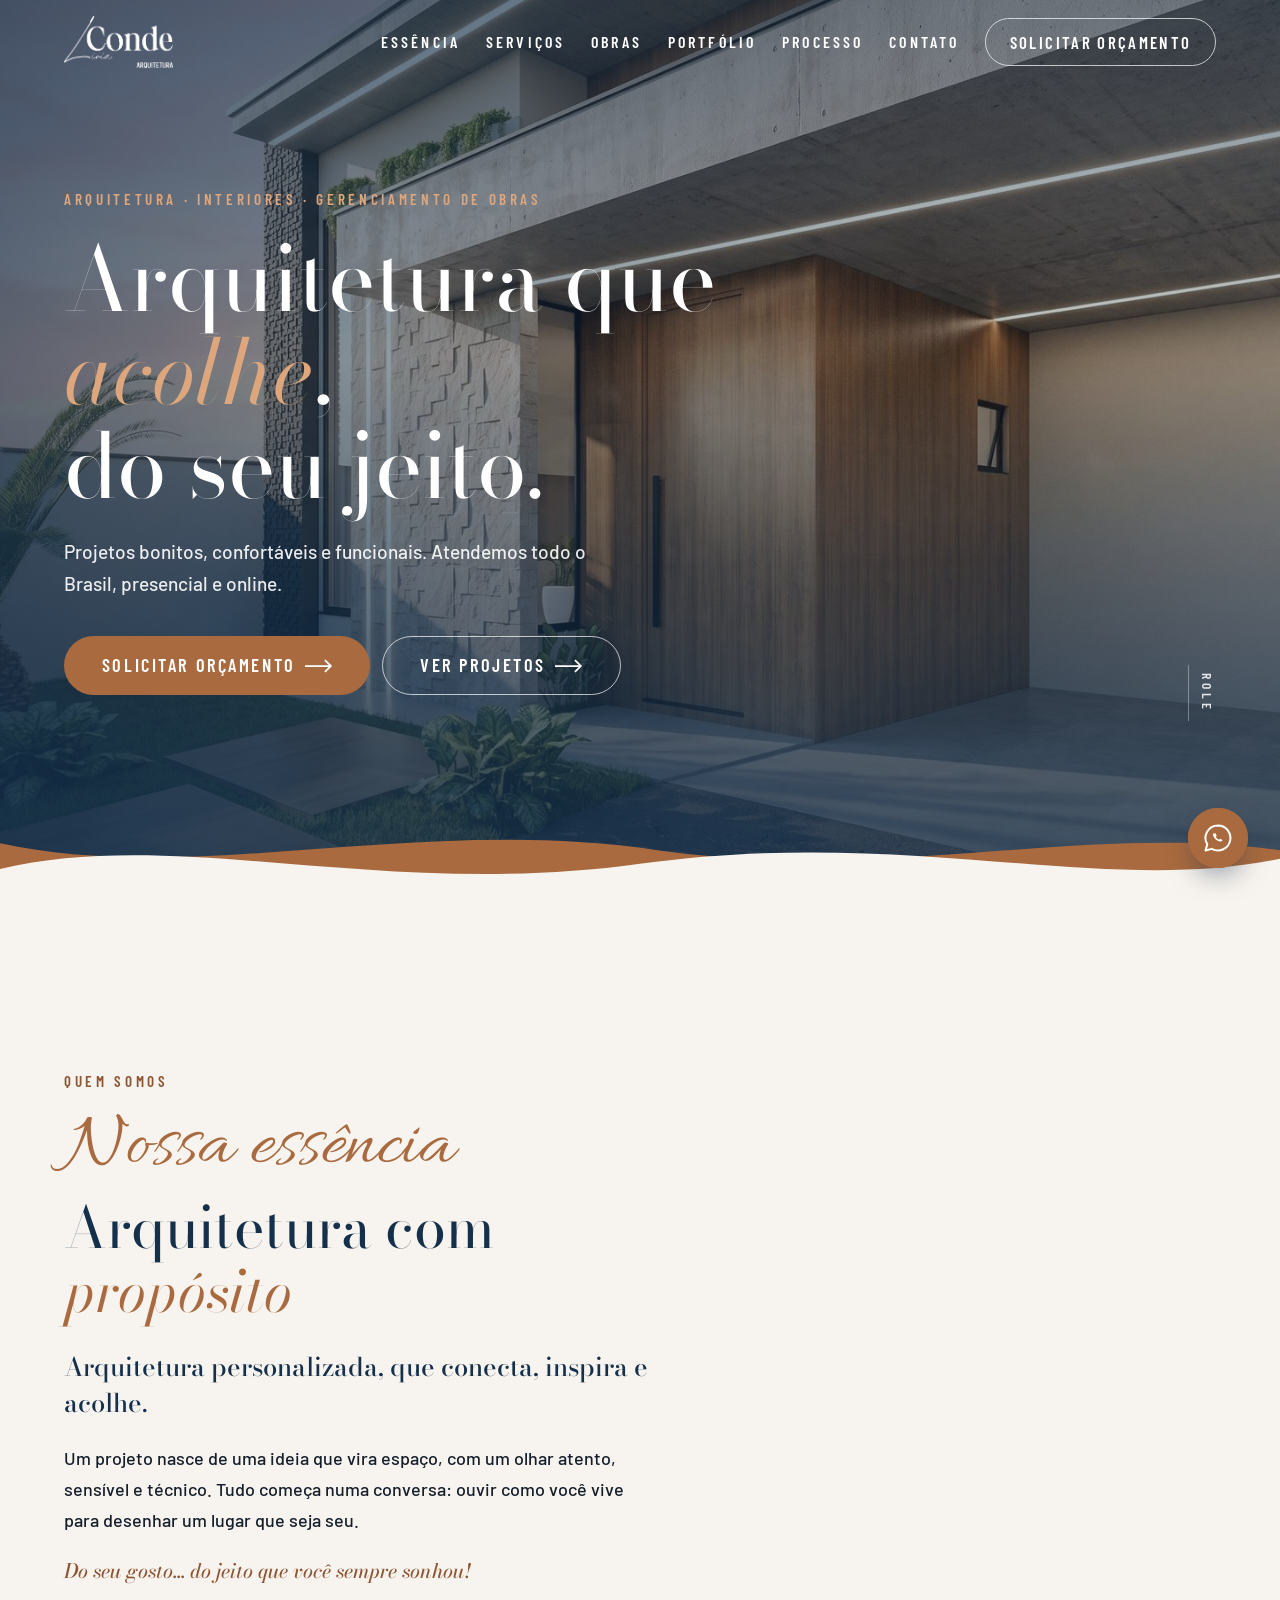
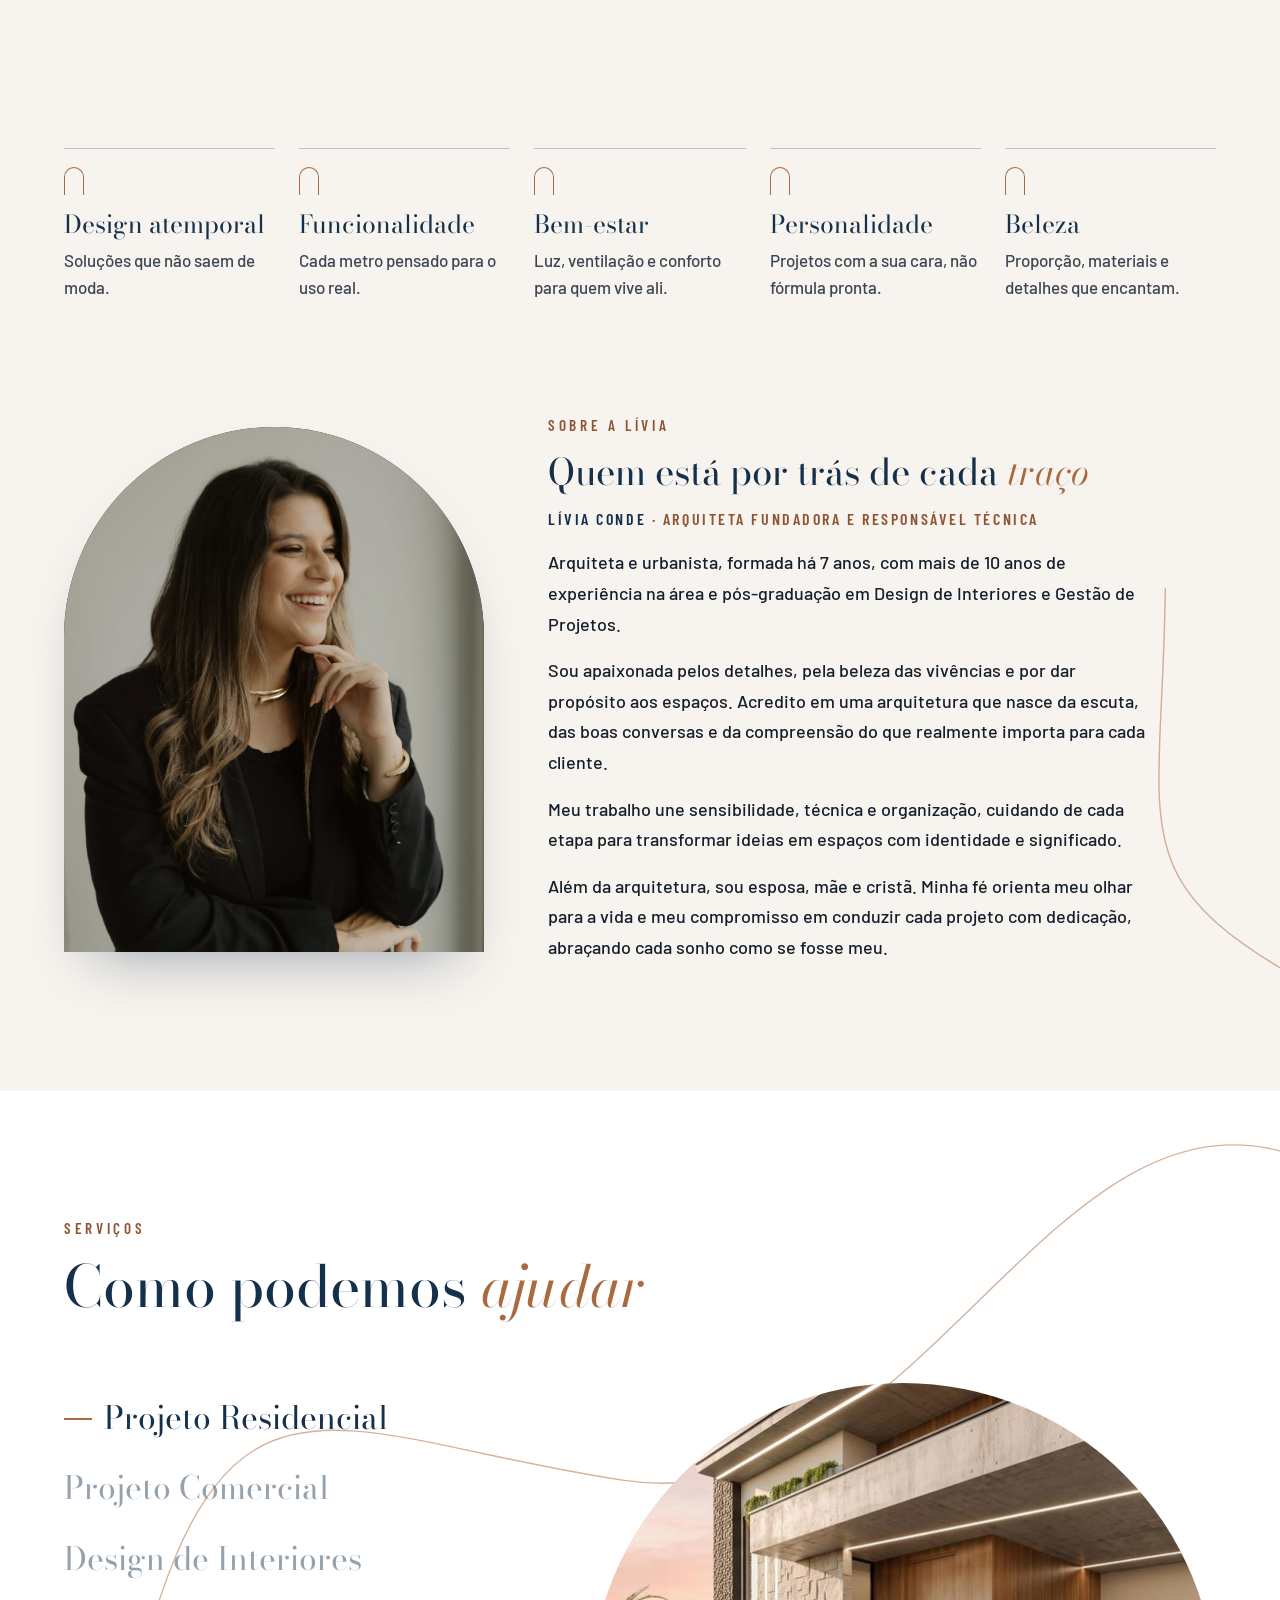
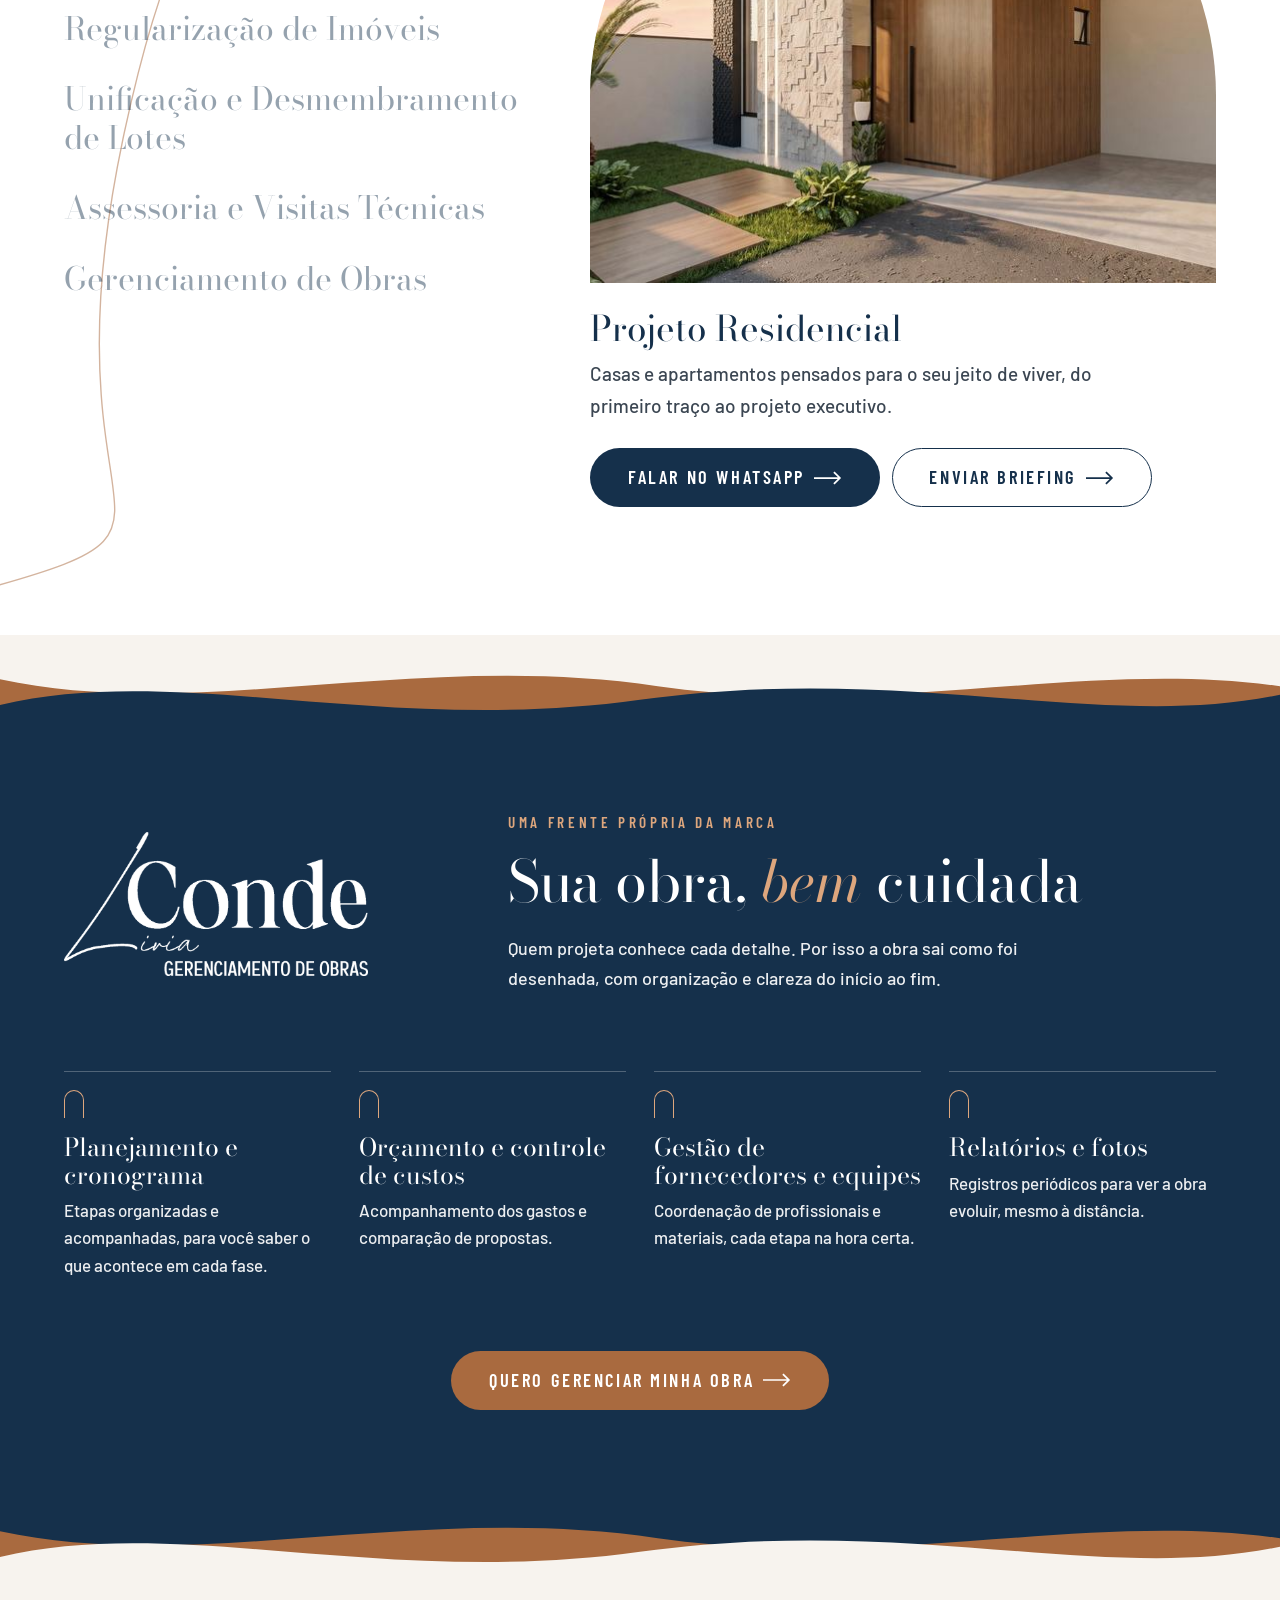
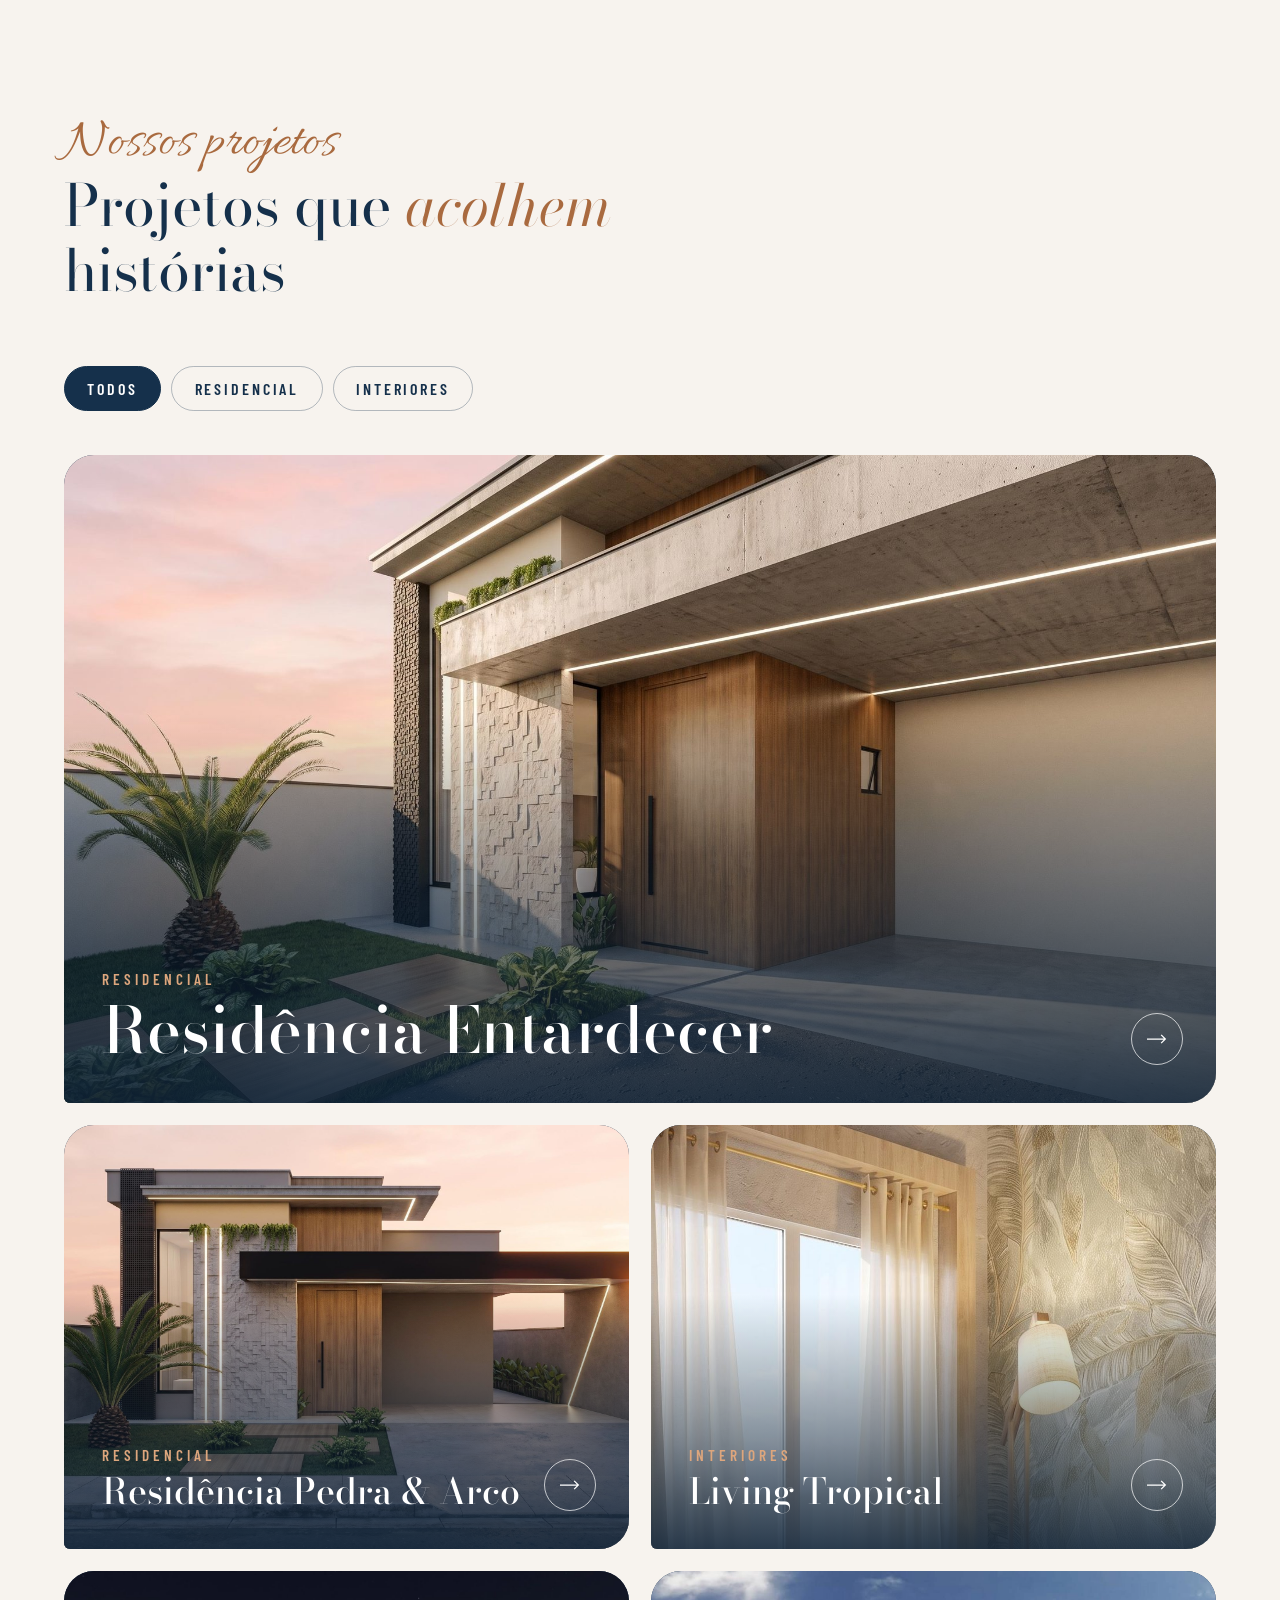
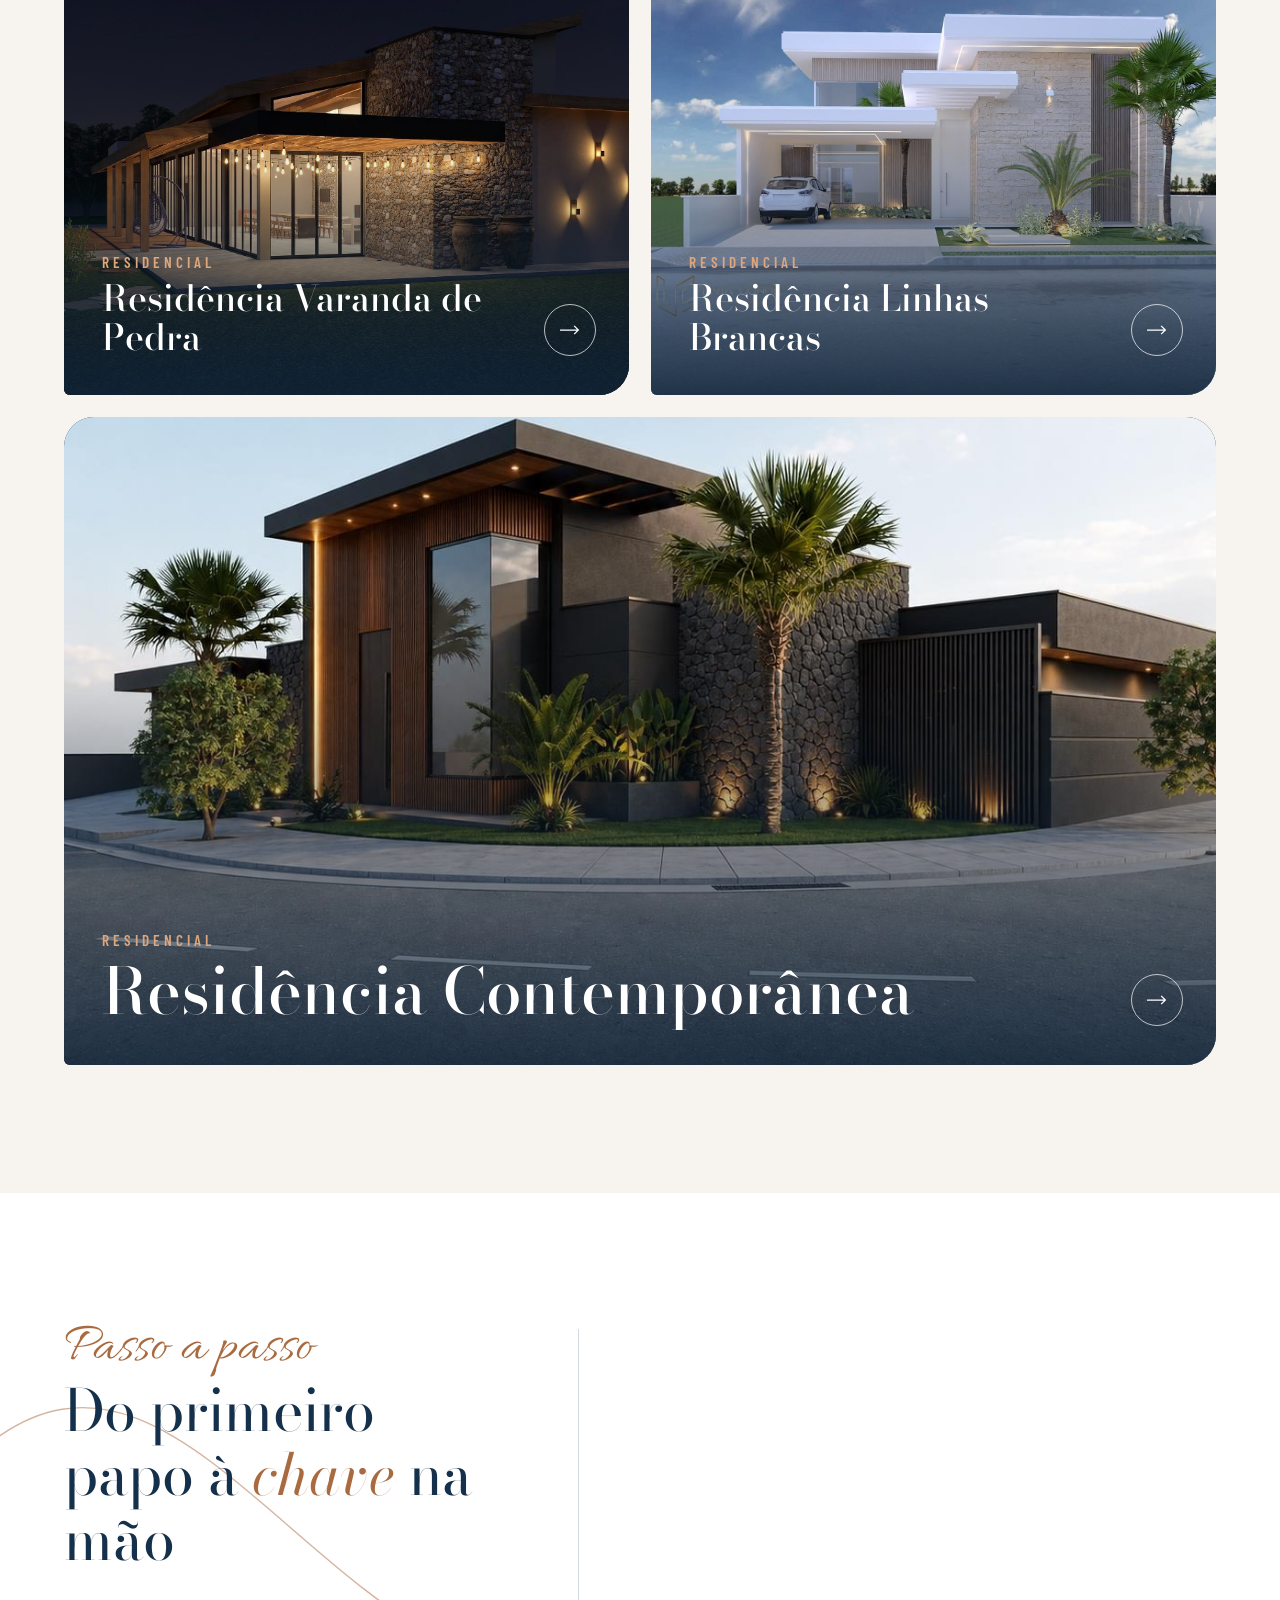
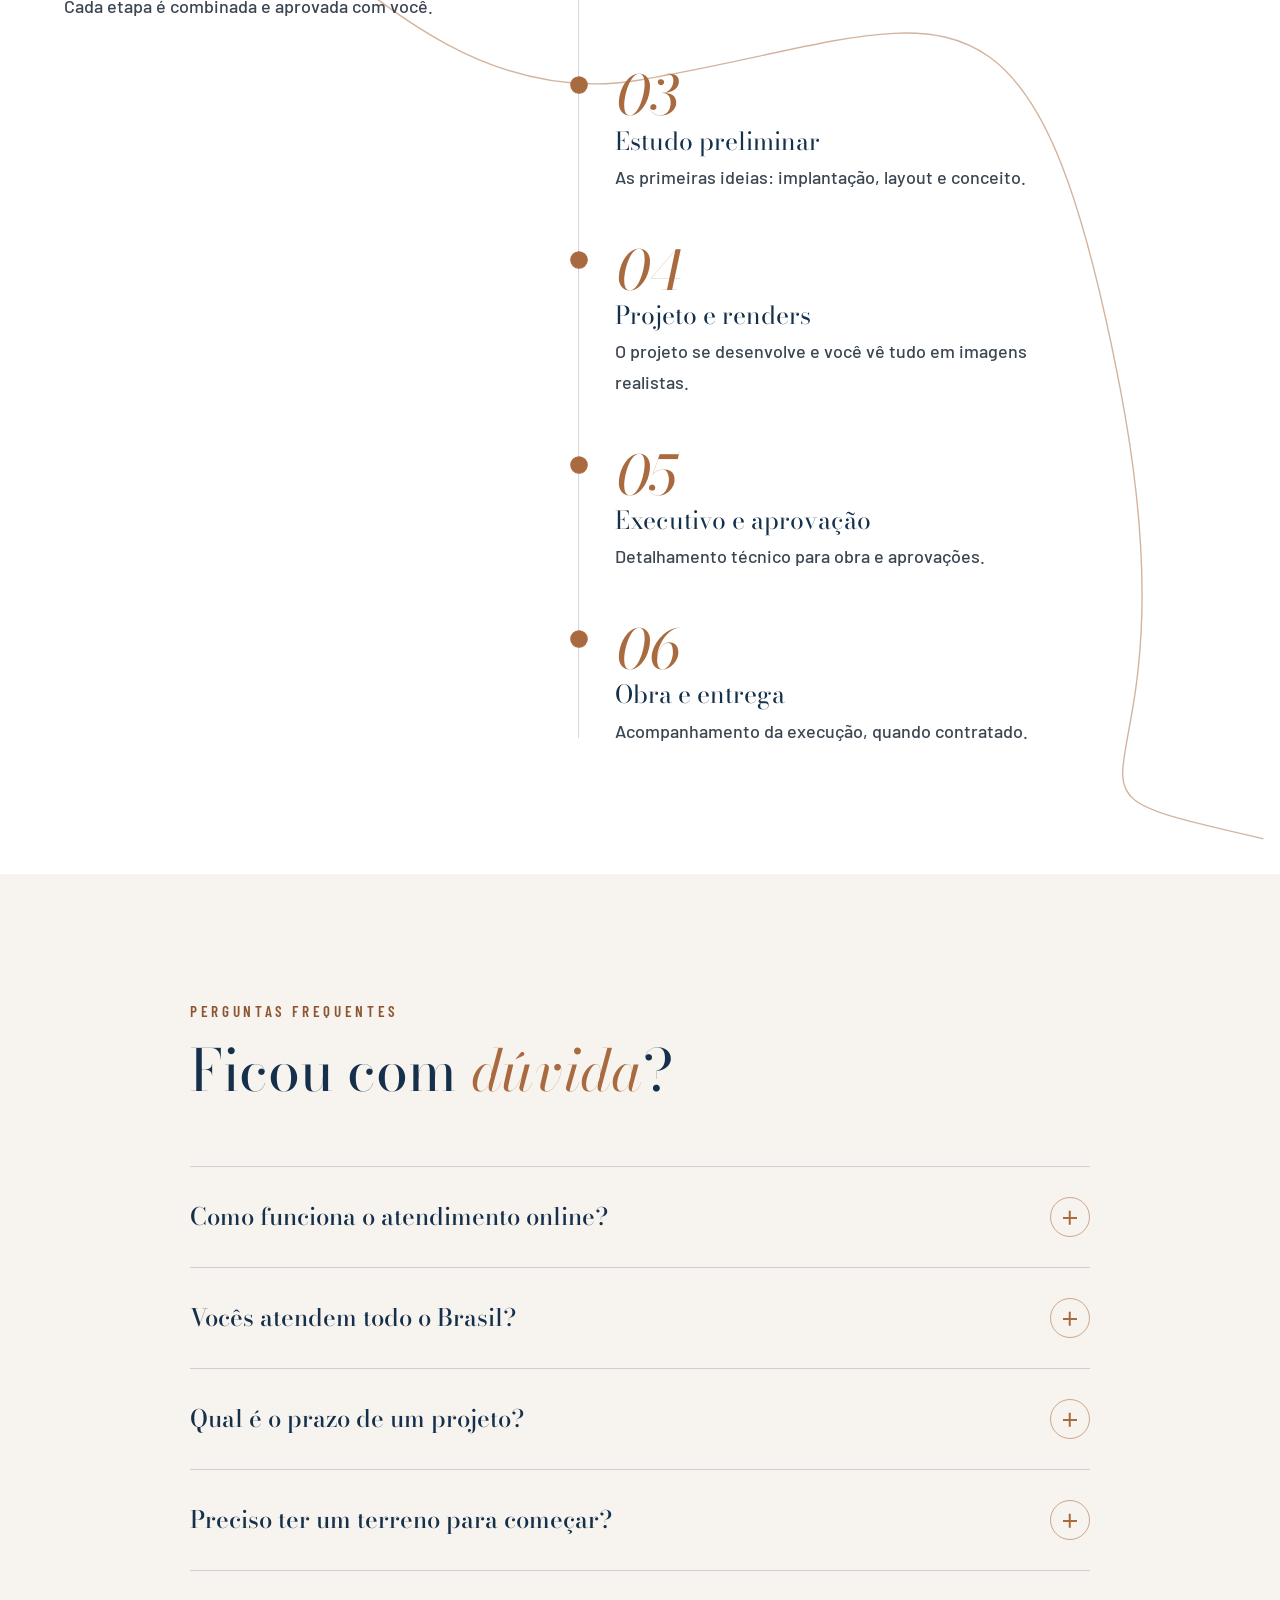
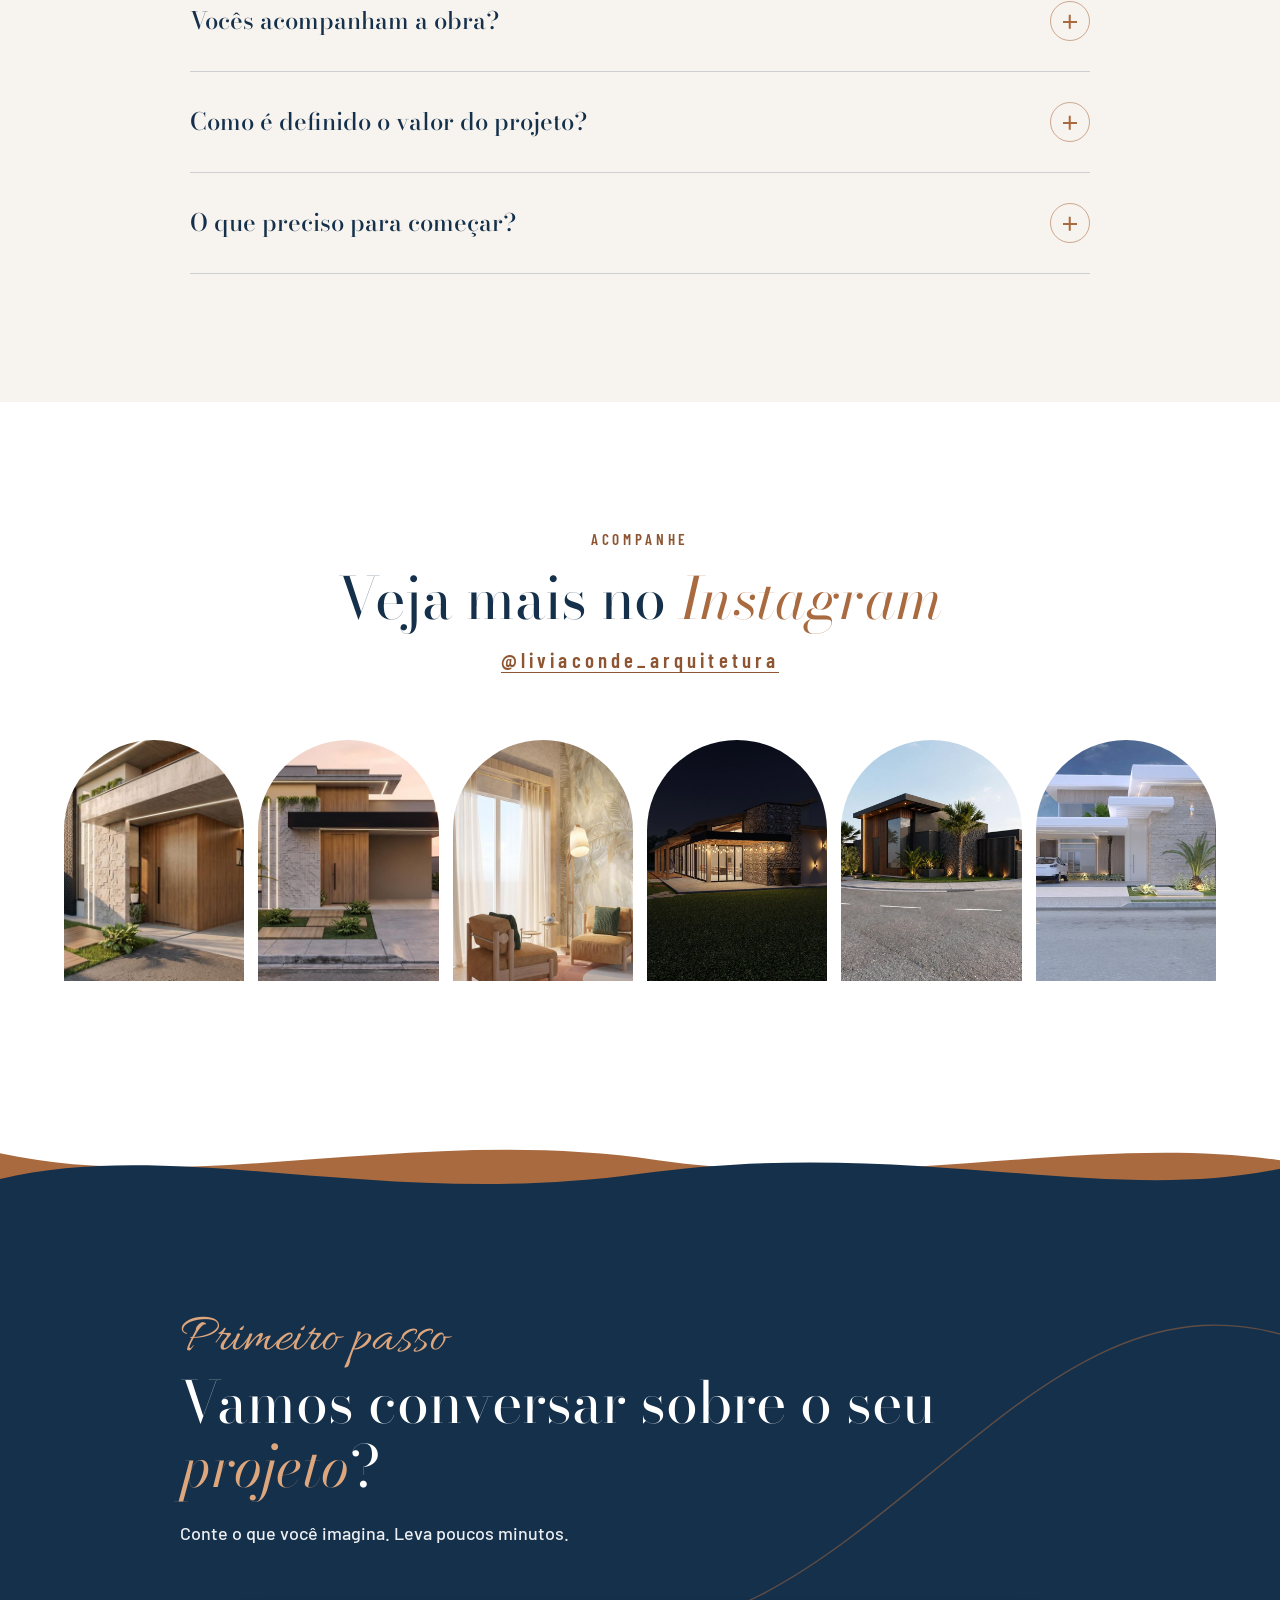
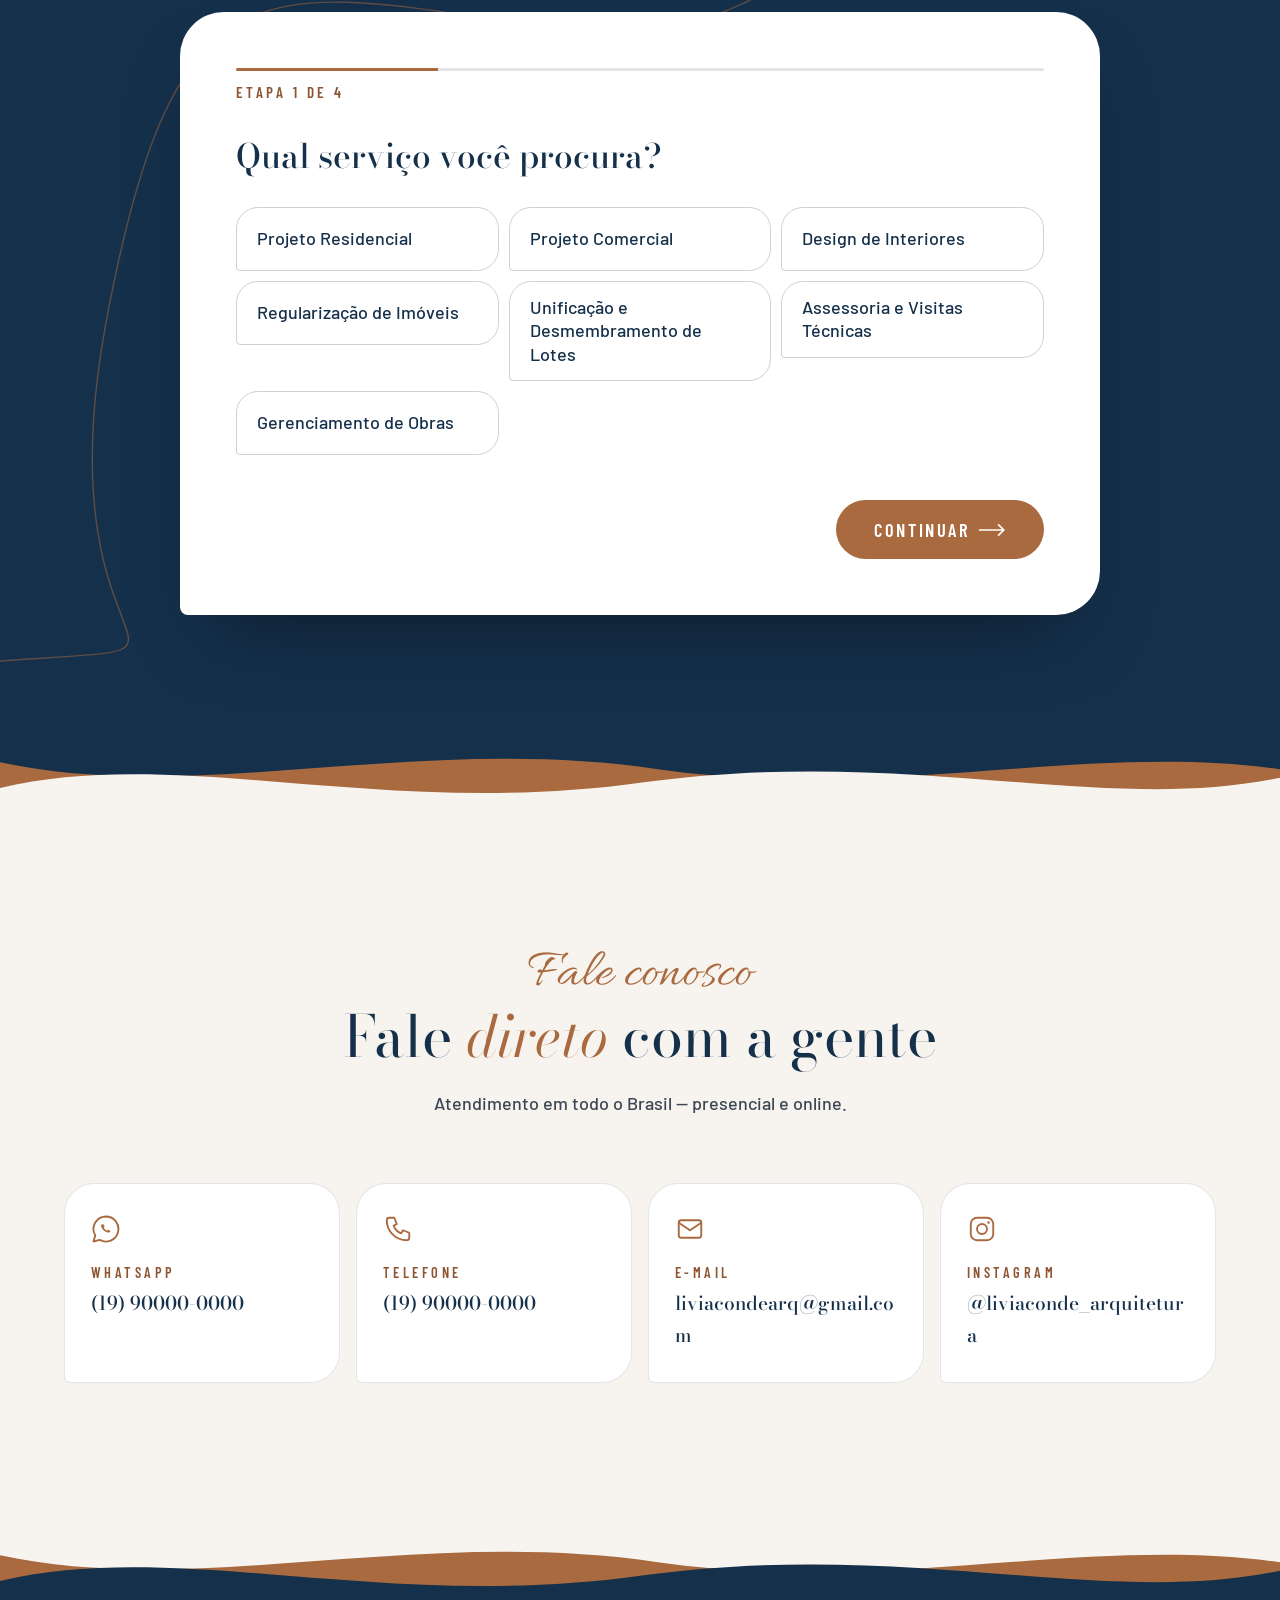
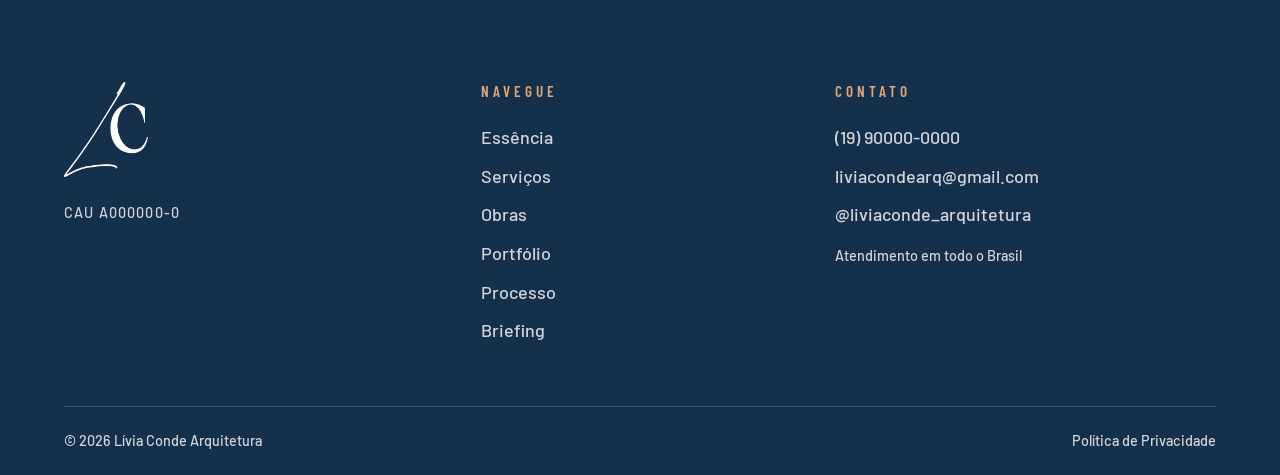
==== commit 063603fa: "feat: foto e biografia da Lívia, e-mail e Instagram reais Co-Authored-By: Claude Sonnet 5.5 <noreply" ====
--- a/index.html
+++ b/index.html
@@ -152,13 +152,17 @@
     </ol>
 
     <div class="about">
-      <div class="about-photo reveal" role="img" aria-label="Espaço reservado para a foto da Lívia">
-        <span>Foto da Lívia</span>
-      </div>
+      <figure class="about-photo reveal">
+        <img src="assets/img/livia.jpg" alt="Lívia Conde, arquiteta e fundadora" width="1066" height="1599" loading="lazy">
+      </figure>
       <div class="about-text reveal">
         <p class="eyebrow">Sobre a Lívia</p>
         <h3 class="h3-serif">Quem está por trás de cada <em>traço</em></h3>
-        <p class="bio-marker">BIO</p>
+        <p class="about-role"><strong>Lívia Conde</strong> · Arquiteta fundadora e responsável técnica</p>
+        <p>Arquiteta e urbanista, formada há 7 anos, com mais de 10 anos de experiência na área e pós-graduação em Design de Interiores e Gestão de Projetos.</p>
+        <p>Sou apaixonada pelos detalhes, pela beleza das vivências e por dar propósito aos espaços. Acredito em uma arquitetura que nasce da escuta, das boas conversas e da compreensão do que realmente importa para cada cliente.</p>
+        <p>Meu trabalho une sensibilidade, técnica e organização, cuidando de cada etapa para transformar ideias em espaços com identidade e significado.</p>
+        <p>Além da arquitetura, sou esposa, mãe e cristã. Minha fé orienta meu olhar para a vida e meu compromisso em conduzir cada projeto com dedicação, abraçando cada sonho como se fosse meu.</p>
       </div>
     </div>
   </div>
--- a/css/style.css
+++ b/css/style.css
@@ -236,9 +236,13 @@
 .pillars p { color: var(--muted); font-size: 1.0625rem; line-height: 1.6; }
 
 .about { display: grid; gap: clamp(28px, 5vw, 72px); align-items: center; margin-top: clamp(64px, 9vw, 120px); }
-.about-photo { aspect-ratio: 4 / 5; max-width: 380px; width: 100%; border: 1px dashed rgba(21, 48, 75, .4); border-radius: var(--arch); display: grid; place-items: center; background: repeating-linear-gradient(135deg, rgba(21, 48, 75, .04) 0 12px, transparent 12px 24px); }
-.about-photo span { font: 600 .95rem var(--f-label); letter-spacing: .24em; text-transform: uppercase; color: var(--terra-d); }
-.bio-marker { margin-top: 1.4rem; display: inline-block; padding: .35em .9em; border: 1px dashed var(--terra-d); color: var(--terra-d); font: 600 1.1rem var(--f-label); letter-spacing: .3em; }
+.about-photo { aspect-ratio: 4 / 5; max-width: 420px; width: 100%; overflow: hidden; border-radius: var(--arch); background: var(--navy); box-shadow: 0 30px 60px -30px rgba(21, 48, 75, .45); }
+.about-photo img { width: 100%; height: 100%; object-fit: cover; object-position: 50% 18%; }
+.about-text p + p { margin-top: 1rem; }
+.about-text .h3-serif { margin-bottom: 1rem; font-size: clamp(1.6rem, 3vw, 2.3rem); }
+.about-role { font: 600 1rem var(--f-label); letter-spacing: .16em; text-transform: uppercase; color: var(--terra-d); margin-bottom: 1.2rem; }
+.about-role strong { color: var(--navy); font-weight: 600; }
+.about-text { max-width: 60ch; }
 @media (min-width: 800px) { .about { grid-template-columns: auto 1fr; } }
 
 /* ---------- Acordeões ---------- */
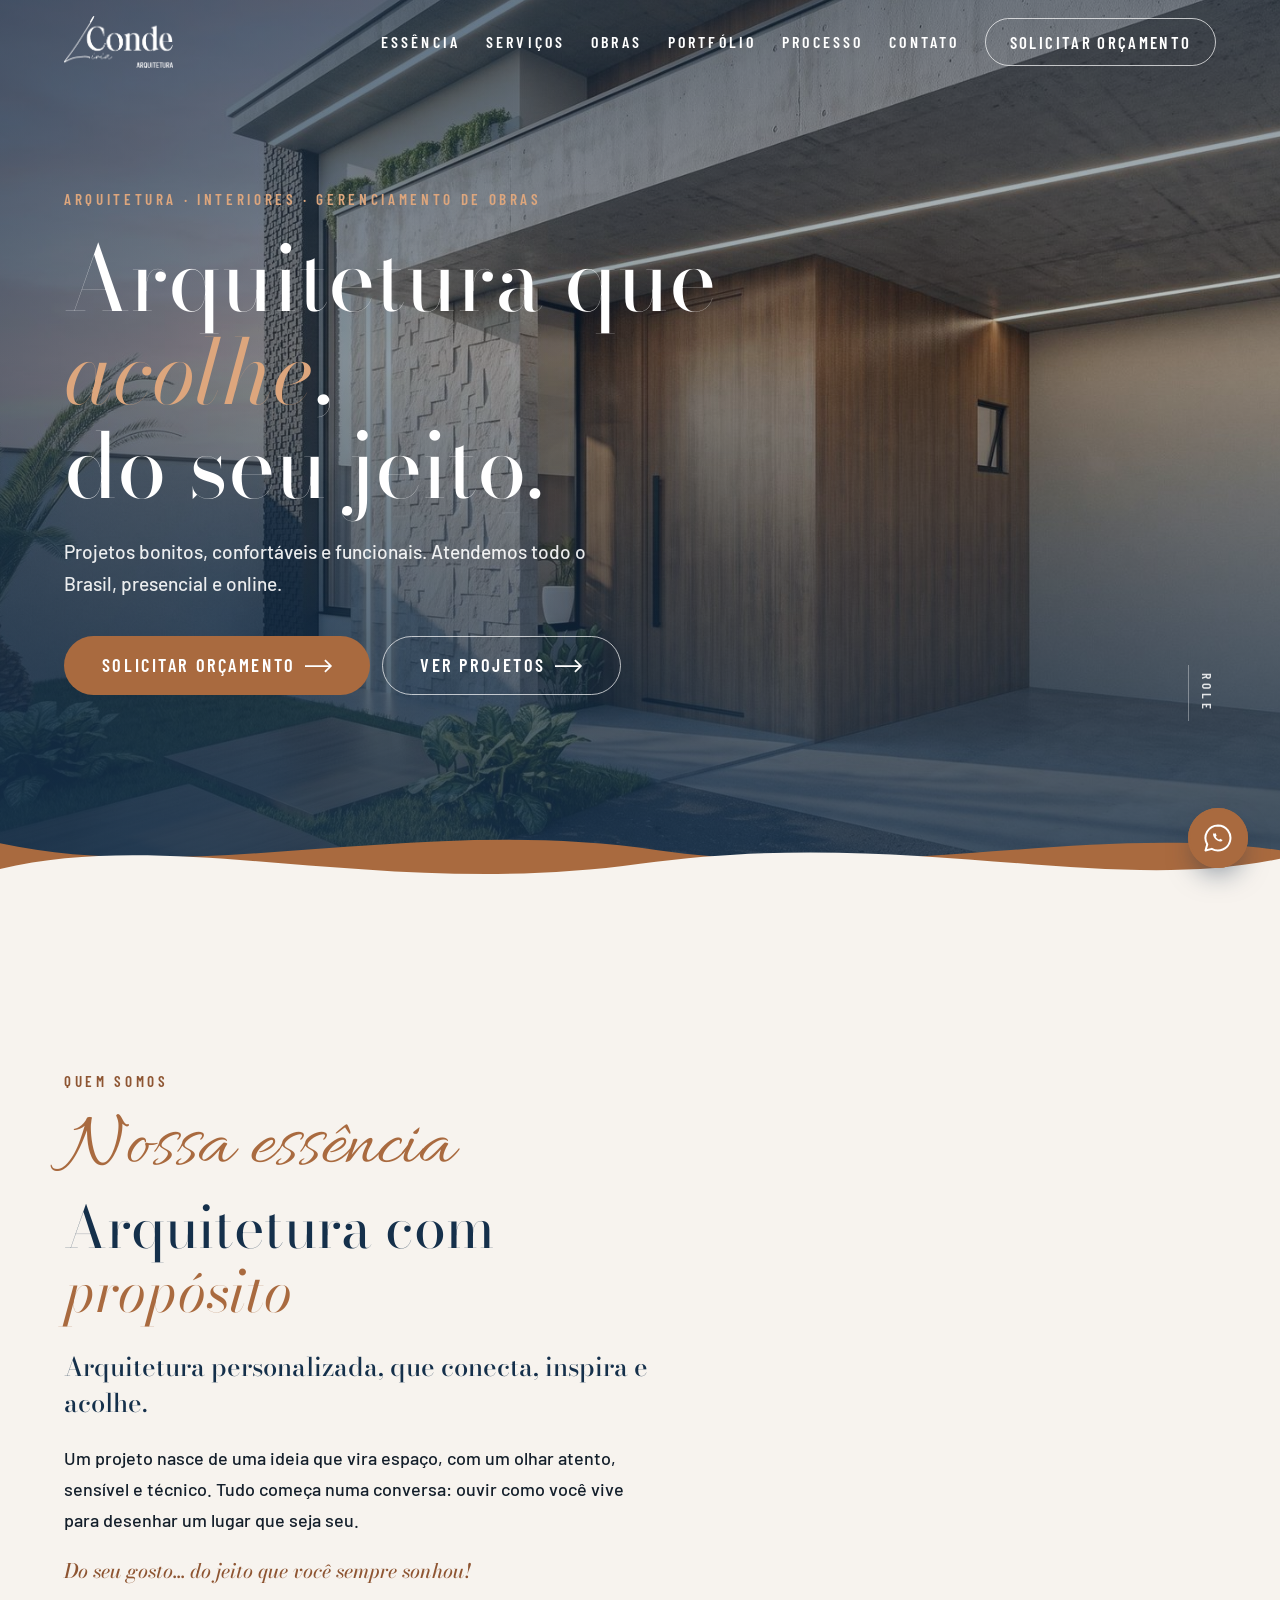
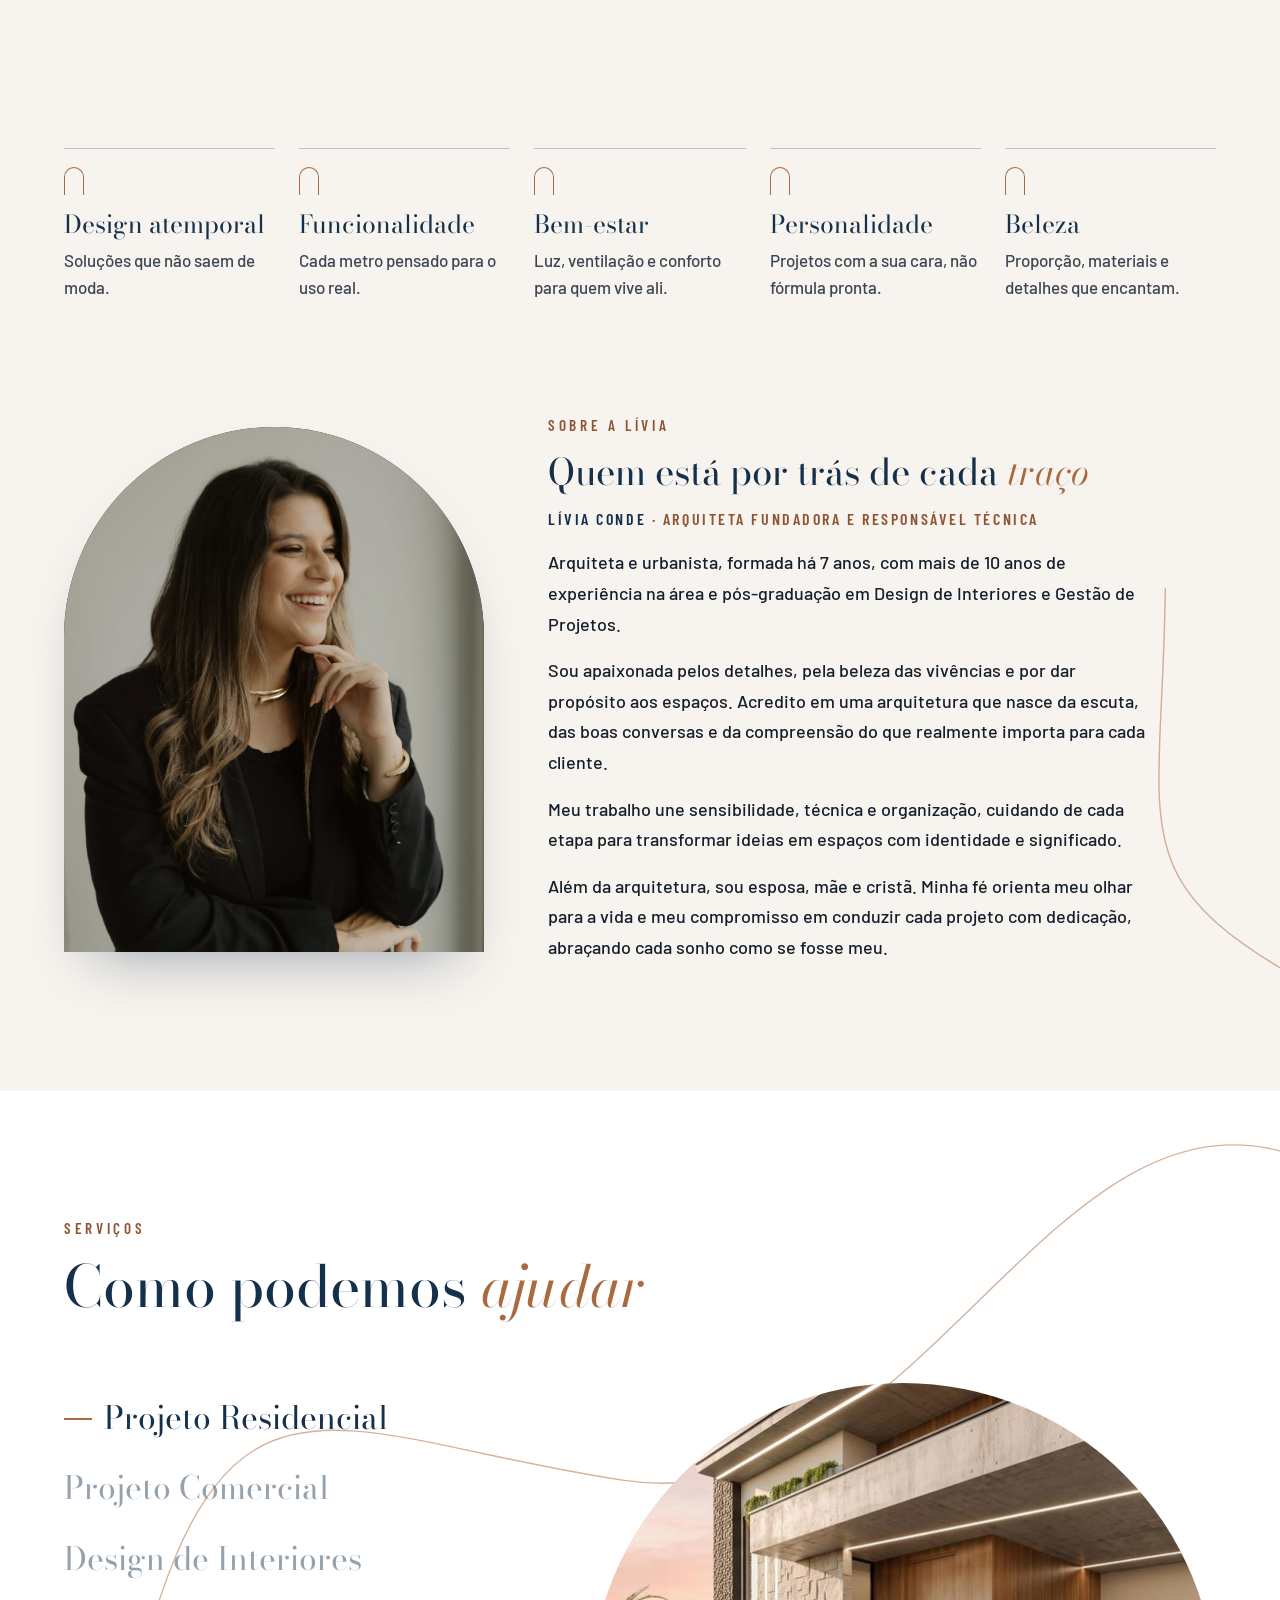
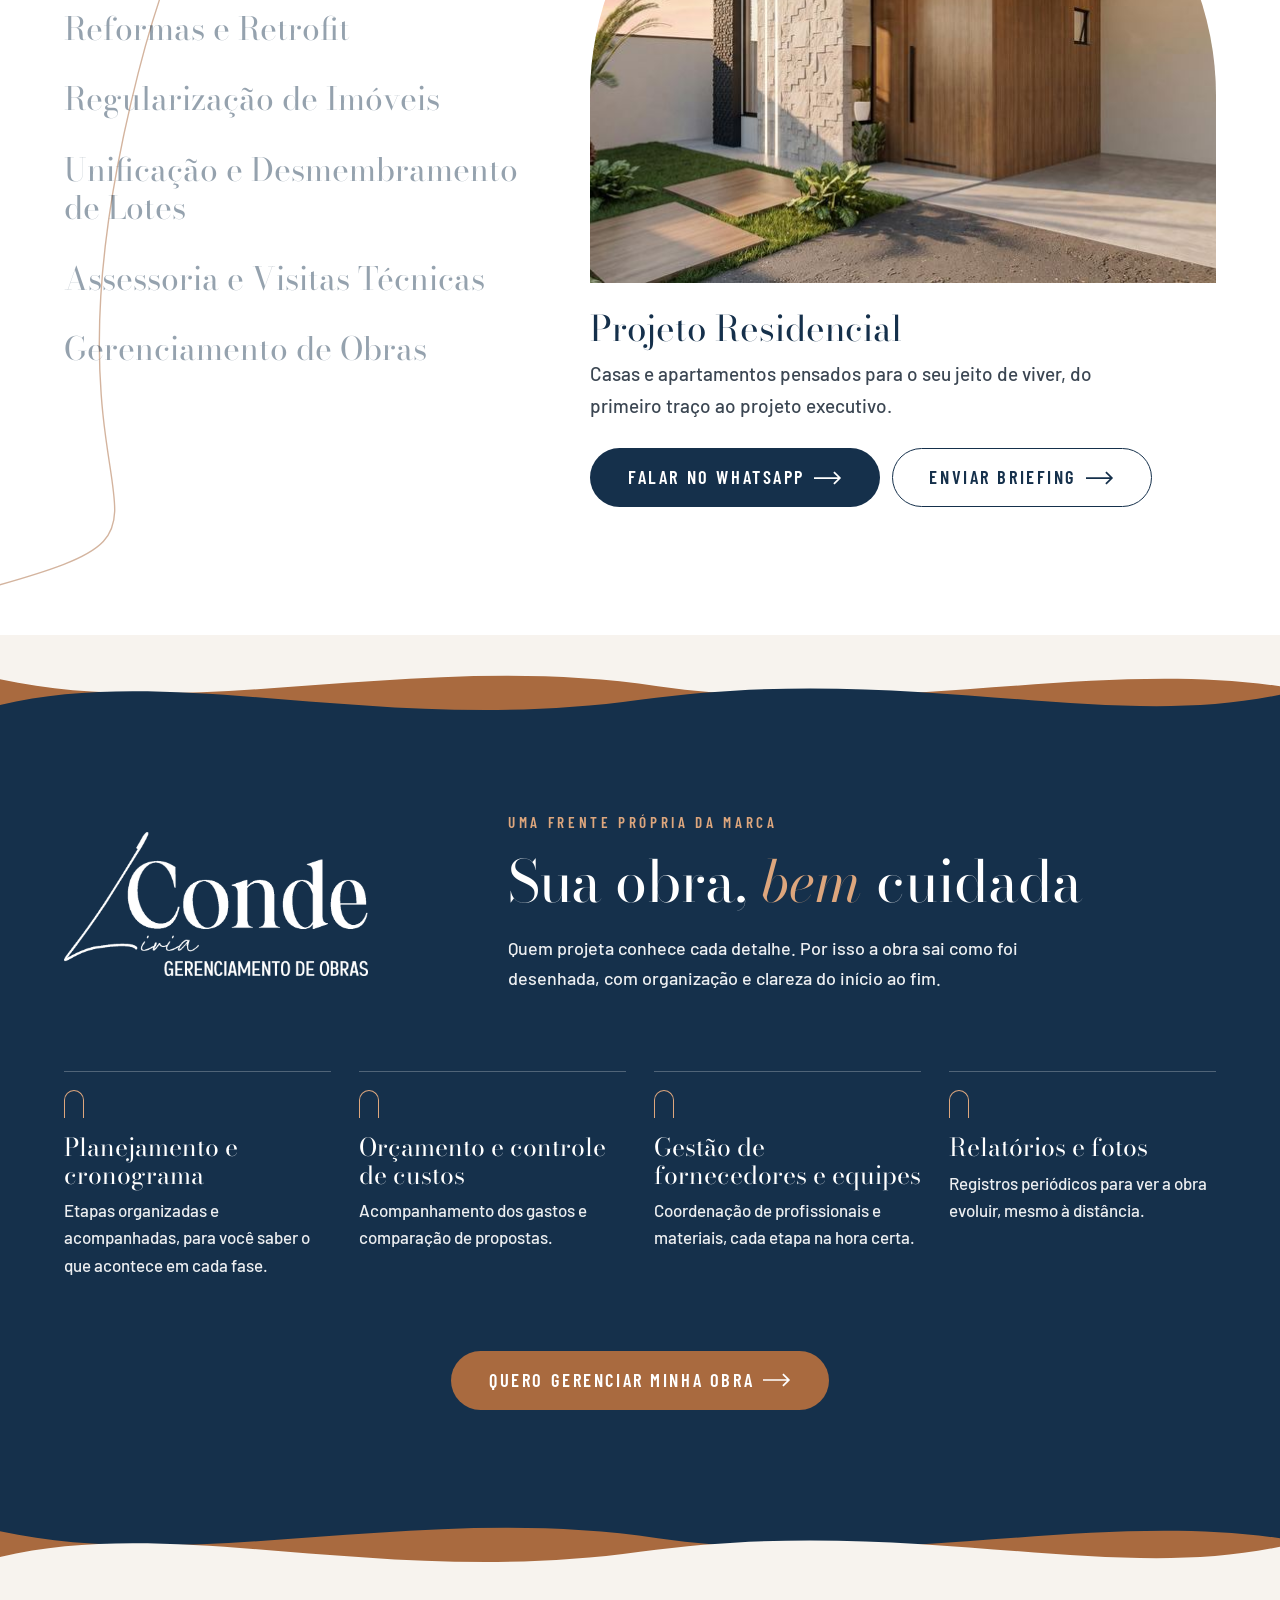
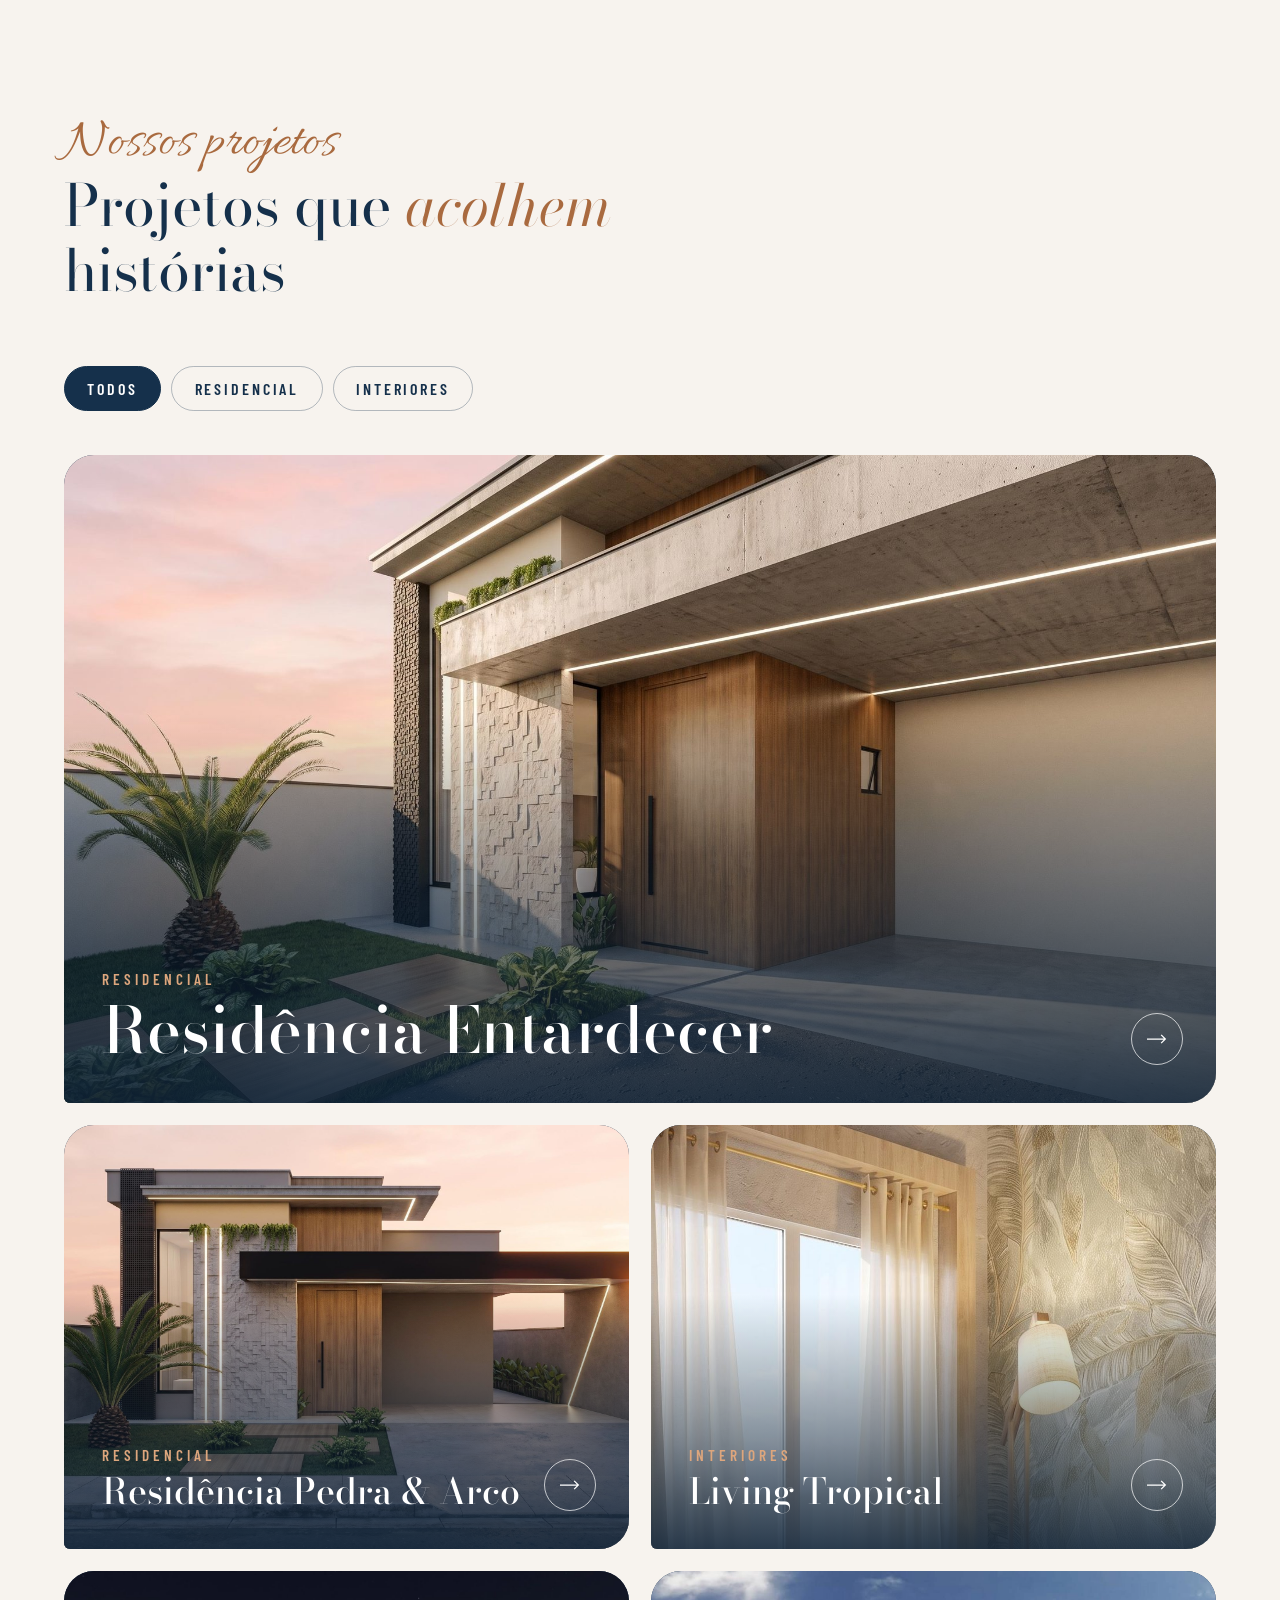
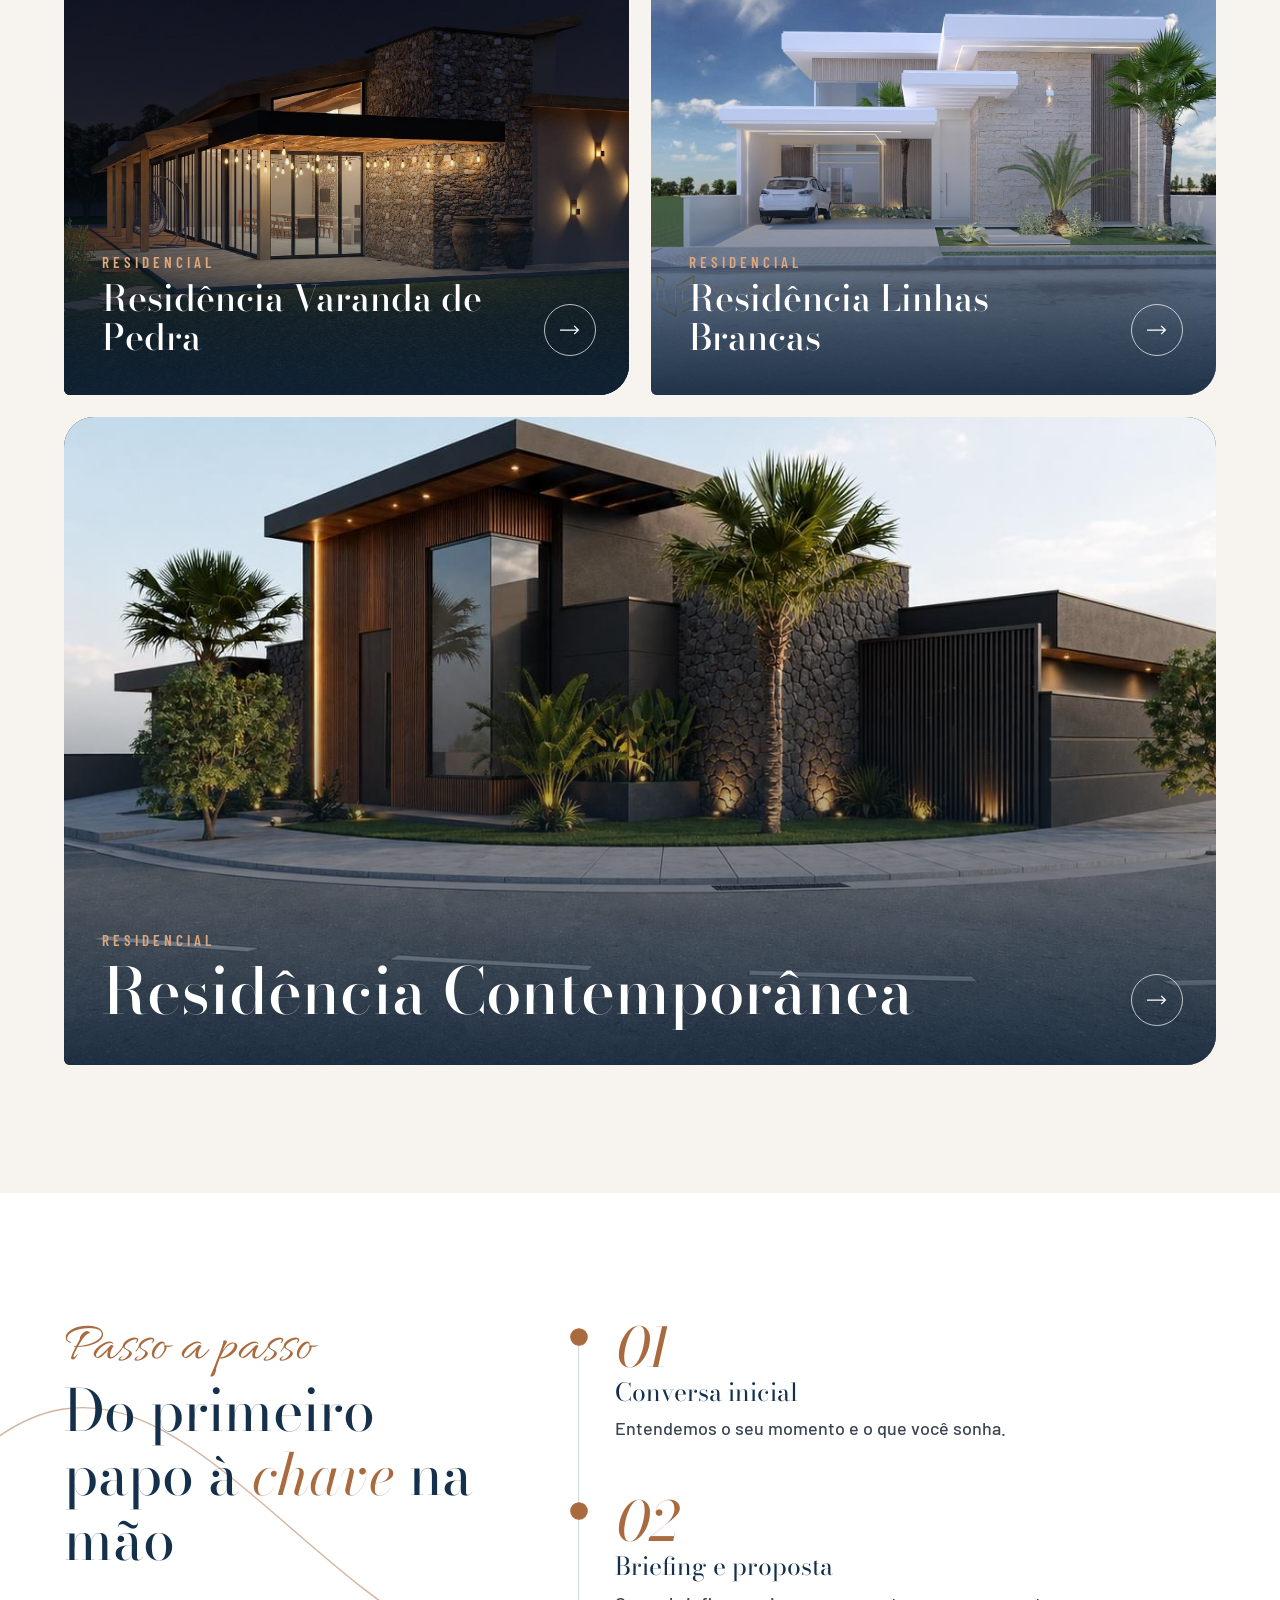
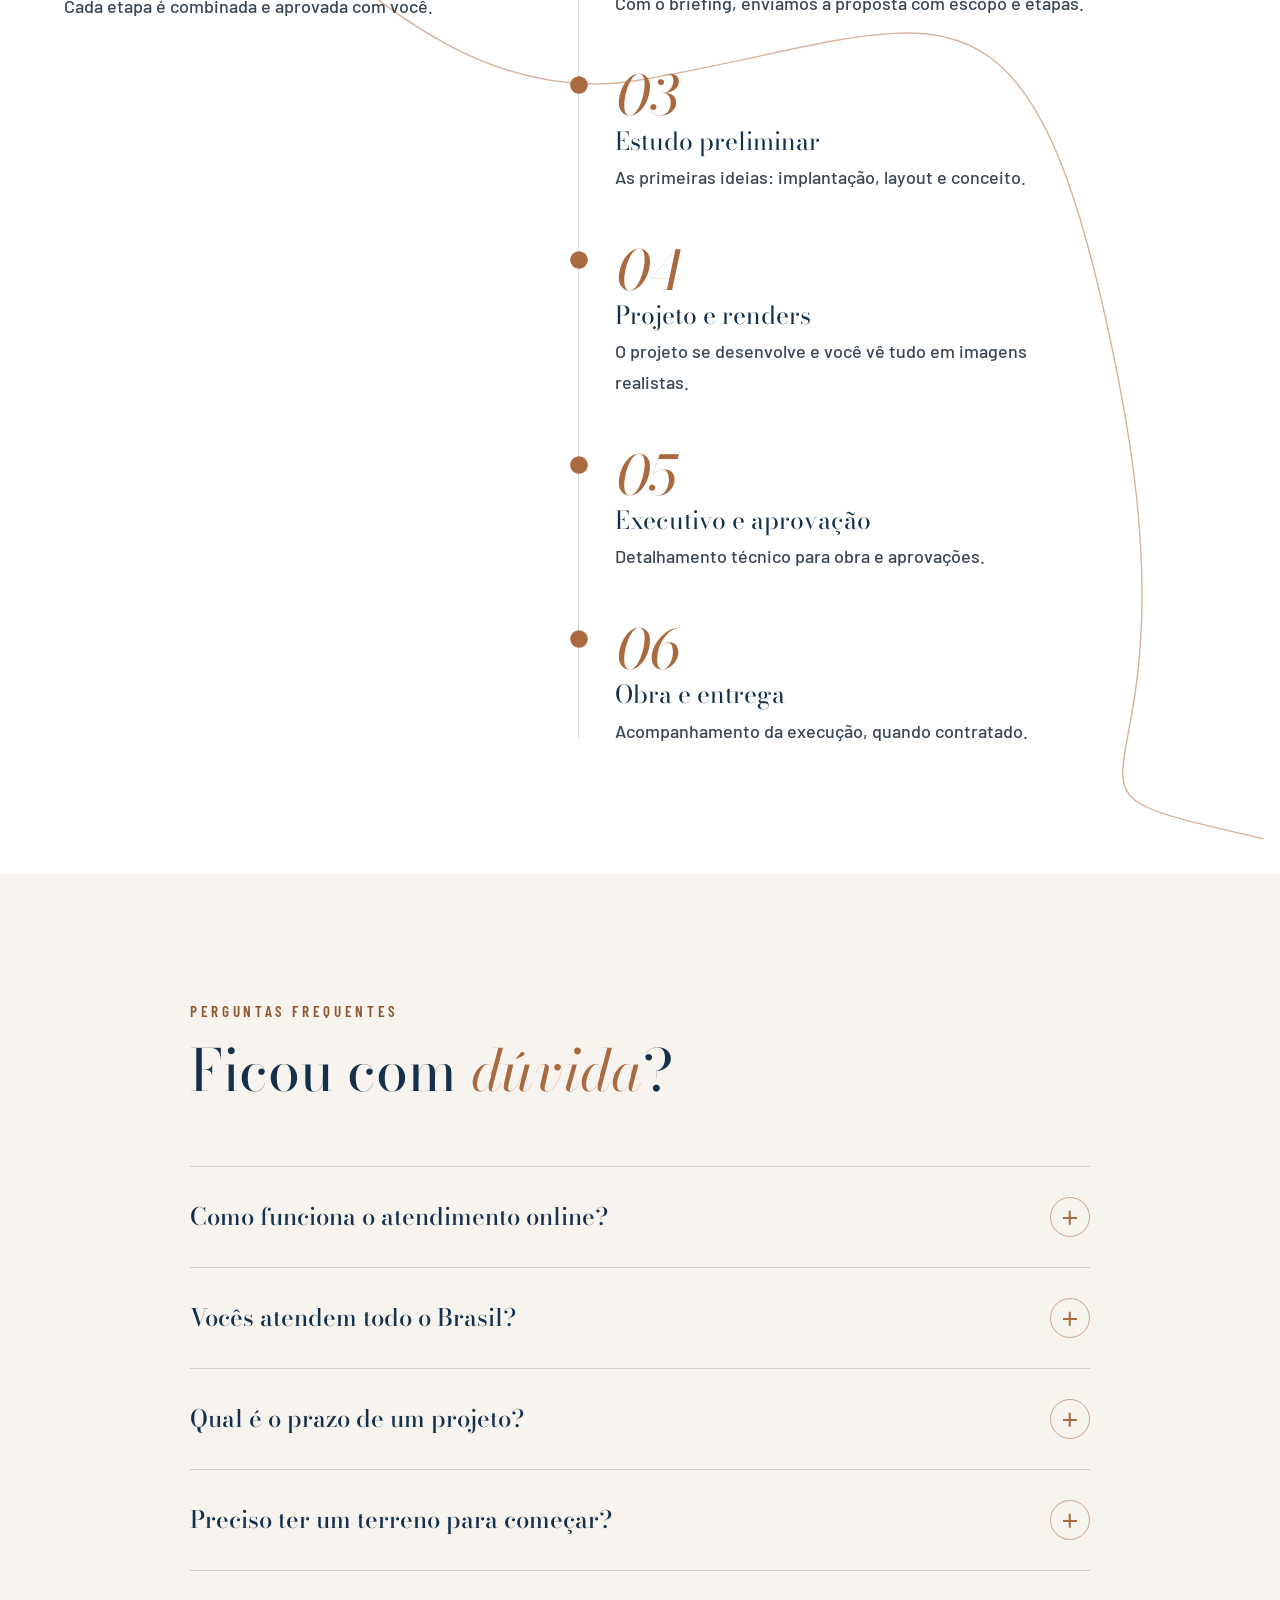
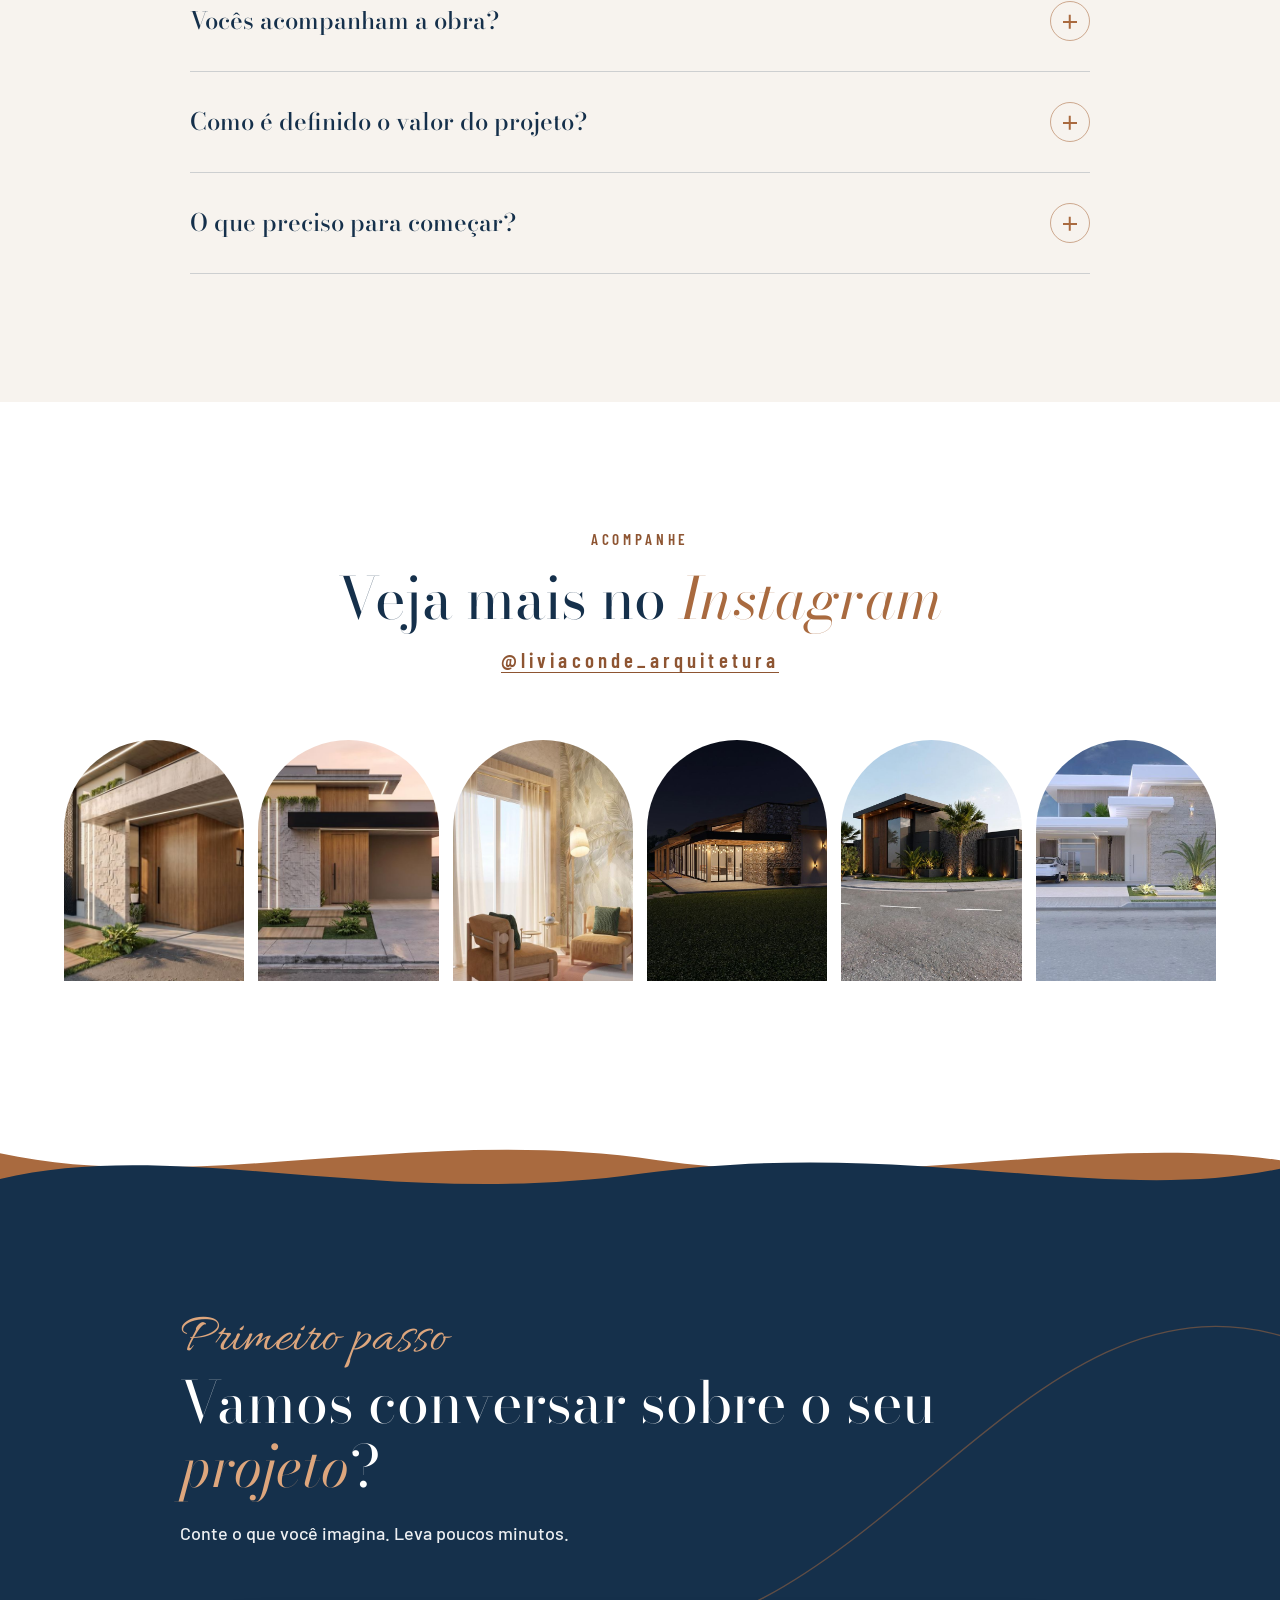
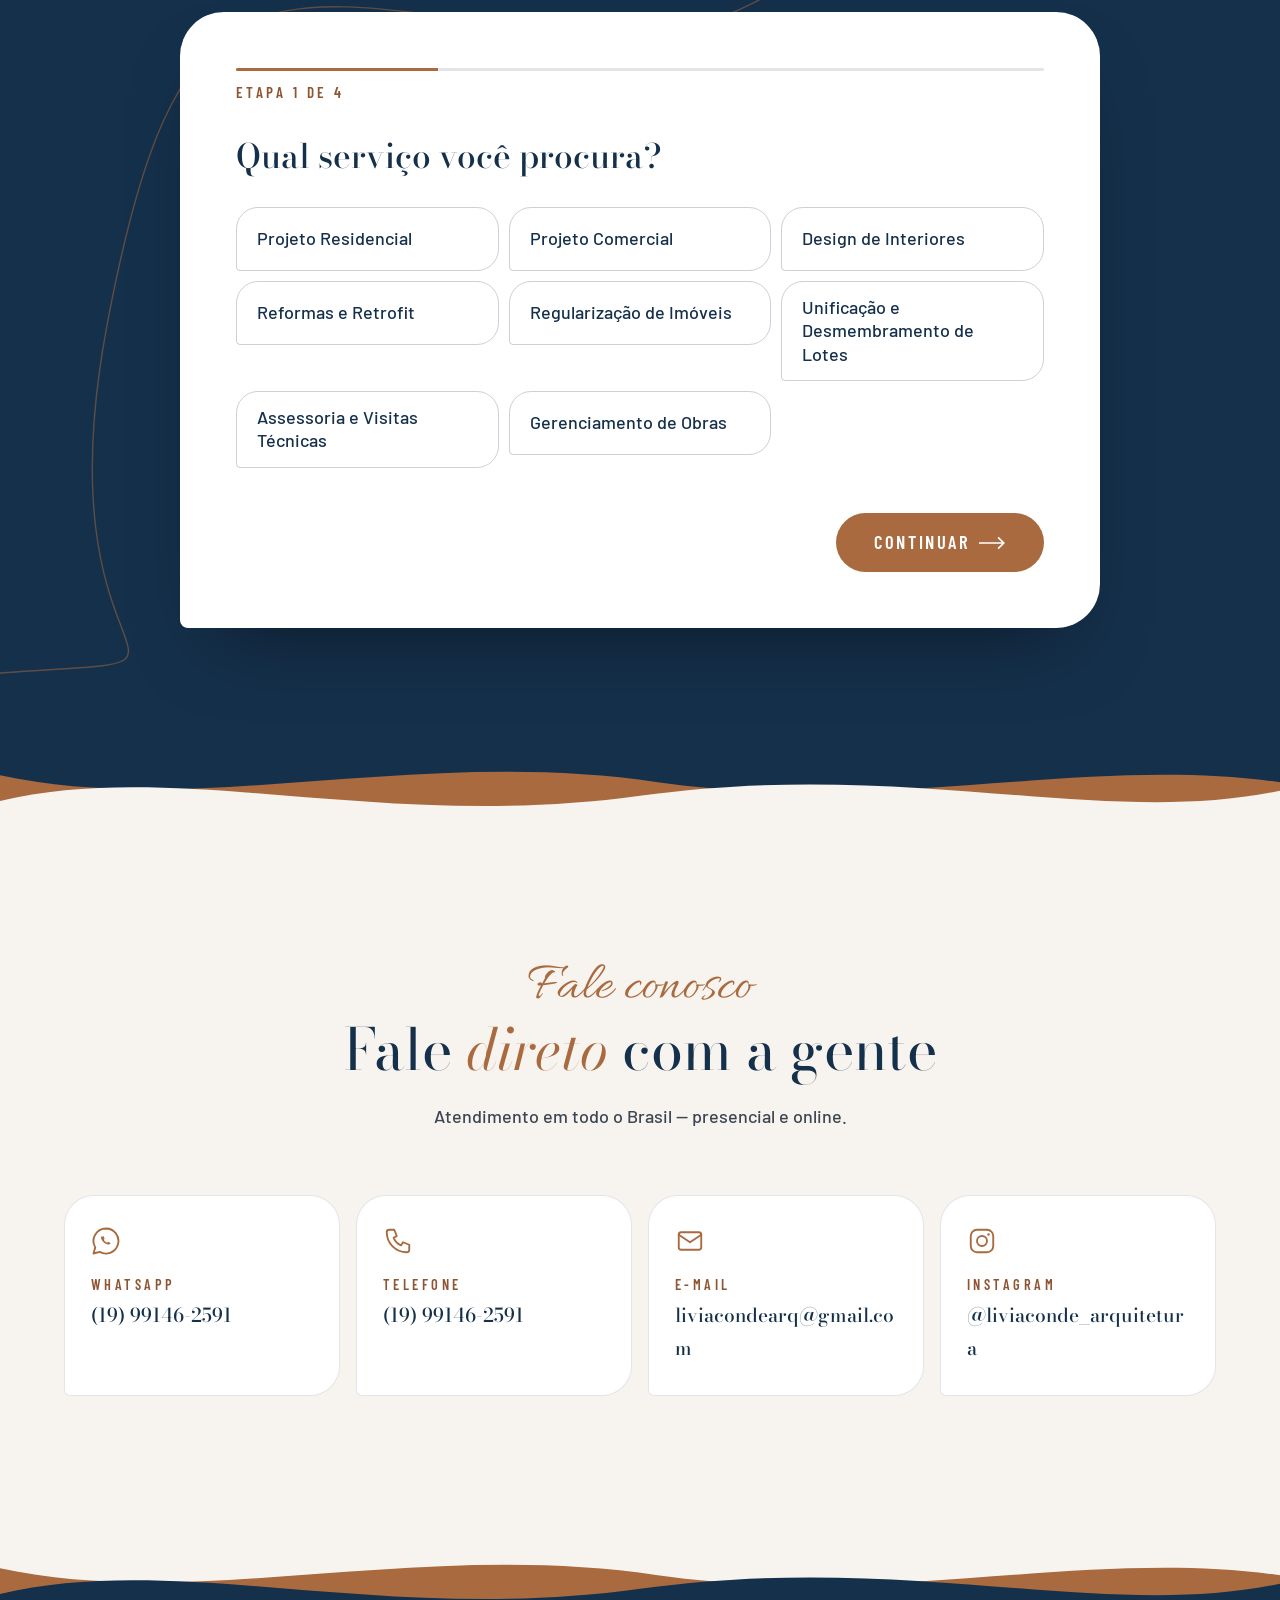
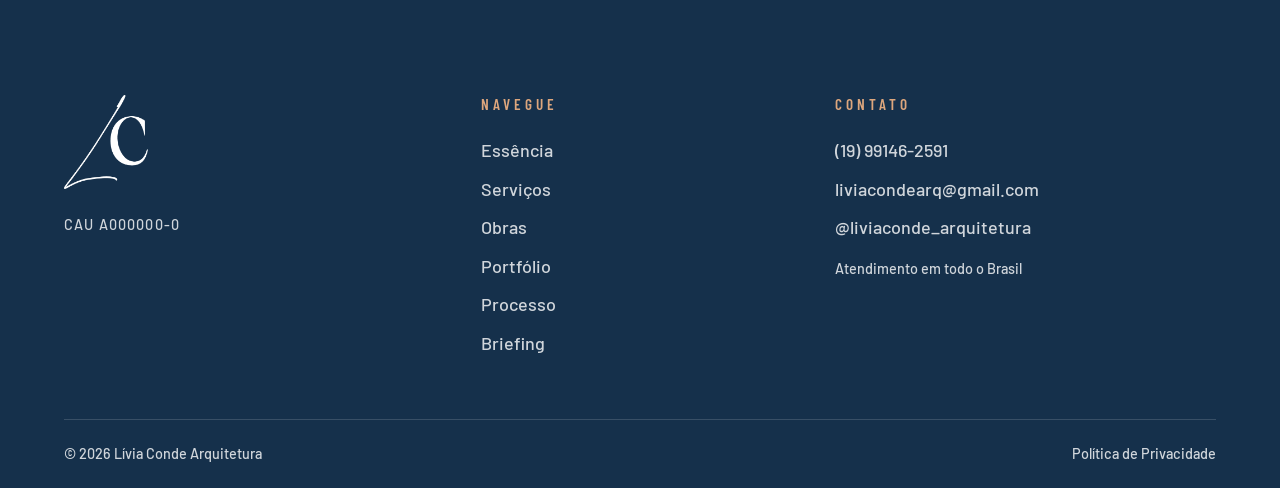
==== commit e75b802d: "feat: WhatsApp (19) 99146-2591 com WhatsApp Web, briefing por e-mail via FormSubmit e serviço Reform" ====
--- a/index.html
+++ b/index.html
@@ -182,6 +182,7 @@
         <button class="svc-tab" role="tab" id="tab0" aria-selected="true" aria-controls="pane0" tabindex="0" data-servico="Projeto Residencial" type="button">Projeto Residencial</button>
         <button class="svc-tab" role="tab" id="tab1" aria-selected="false" aria-controls="pane1" tabindex="-1" data-servico="Projeto Comercial" type="button">Projeto Comercial</button>
         <button class="svc-tab" role="tab" id="tab2" aria-selected="false" aria-controls="pane2" tabindex="-1" data-servico="Design de Interiores" type="button">Design de Interiores</button>
+        <button class="svc-tab" role="tab" id="tab7" aria-selected="false" aria-controls="pane7" tabindex="-1" data-servico="Reformas e Retrofit" type="button">Reformas e Retrofit</button>
         <button class="svc-tab" role="tab" id="tab3" aria-selected="false" aria-controls="pane3" tabindex="-1" data-servico="Regularização de Imóveis" type="button">Regularização de Imóveis</button>
         <button class="svc-tab" role="tab" id="tab4" aria-selected="false" aria-controls="pane4" tabindex="-1" data-servico="Unificação e Desmembramento de Lotes" type="button">Unificação e Desmembramento de Lotes</button>
         <button class="svc-tab" role="tab" id="tab5" aria-selected="false" aria-controls="pane5" tabindex="-1" data-servico="Assessoria e Visitas Técnicas" type="button">Assessoria e Visitas Técnicas</button>
@@ -202,6 +203,11 @@
           <figure class="svc-fig"><img src="assets/img/projetos/living-tropical-thumb.jpg" alt="Living com pé-direito duplo e papel de parede botânico" width="502" height="900" loading="lazy"></figure>
           <h3>Design de Interiores</h3>
           <p>Layout, materiais, iluminação e mobiliário pensados juntos, para ambientes com a sua história.</p>
+        </div>
+        <div class="svc-pane" role="tabpanel" id="pane7" aria-labelledby="tab7" hidden>
+          <figure class="svc-fig"><img src="assets/img/projetos/entardecer-entrada-thumb.jpg" alt="Entrada de residência com porta de madeira e pedra" width="726" height="900" loading="lazy"></figure>
+          <h3>Reformas e Retrofit</h3>
+          <p>Reforma, ampliação e retrofit para renovar casas, apartamentos e espaços comerciais, com projeto e planejamento da obra.</p>
         </div>
         <div class="svc-pane" role="tabpanel" id="pane3" aria-labelledby="tab3" hidden>
           <figure class="svc-fig"><img src="assets/img/projetos/branca-fachada-thumb.jpg" alt="Fachada branca com ripado e pedra" width="900" height="675" loading="lazy"></figure>
@@ -351,11 +357,11 @@
     </header>
 
     <div class="form-card reveal">
-      <form id="briefing-form" name="briefing" method="POST" action="https://api.web3forms.com/submit" novalidate>
-        <input type="hidden" name="access_key" id="f-key" value="">
-        <input type="hidden" name="subject" value="Novo briefing pelo site — Lívia Conde Arquitetura">
-        <input type="hidden" name="from_name" value="Site Lívia Conde Arquitetura">
-        <input type="checkbox" name="botcheck" class="hp" tabindex="-1" autocomplete="off" aria-hidden="true">
+      <form id="briefing-form" name="briefing" method="POST" novalidate>
+        <input type="hidden" name="_subject" value="Novo briefing pelo site — Lívia Conde Arquitetura">
+        <input type="hidden" name="_template" value="table">
+        <input type="hidden" name="_captcha" value="false">
+        <input type="text" name="_honey" class="hp" tabindex="-1" autocomplete="off" aria-hidden="true">
 
         <div class="progress" aria-hidden="true"><i id="progress-bar"></i></div>
         <p class="progress-label" id="progress-label" aria-live="polite">Etapa 1 de 4</p>
@@ -367,6 +373,7 @@
             <label class="svc-card"><input type="radio" name="servico" value="Projeto Residencial" required data-msg="Escolha um serviço para continuar."><span>Projeto Residencial</span></label>
             <label class="svc-card"><input type="radio" name="servico" value="Projeto Comercial"><span>Projeto Comercial</span></label>
             <label class="svc-card"><input type="radio" name="servico" value="Design de Interiores"><span>Design de Interiores</span></label>
+            <label class="svc-card"><input type="radio" name="servico" value="Reformas e Retrofit"><span>Reformas e Retrofit</span></label>
             <label class="svc-card"><input type="radio" name="servico" value="Regularização de Imóveis"><span>Regularização de Imóveis</span></label>
             <label class="svc-card"><input type="radio" name="servico" value="Unificação e Desmembramento de Lotes"><span>Unificação e Desmembramento de Lotes</span></label>
             <label class="svc-card"><input type="radio" name="servico" value="Assessoria e Visitas Técnicas"><span>Assessoria e Visitas Técnicas</span></label>
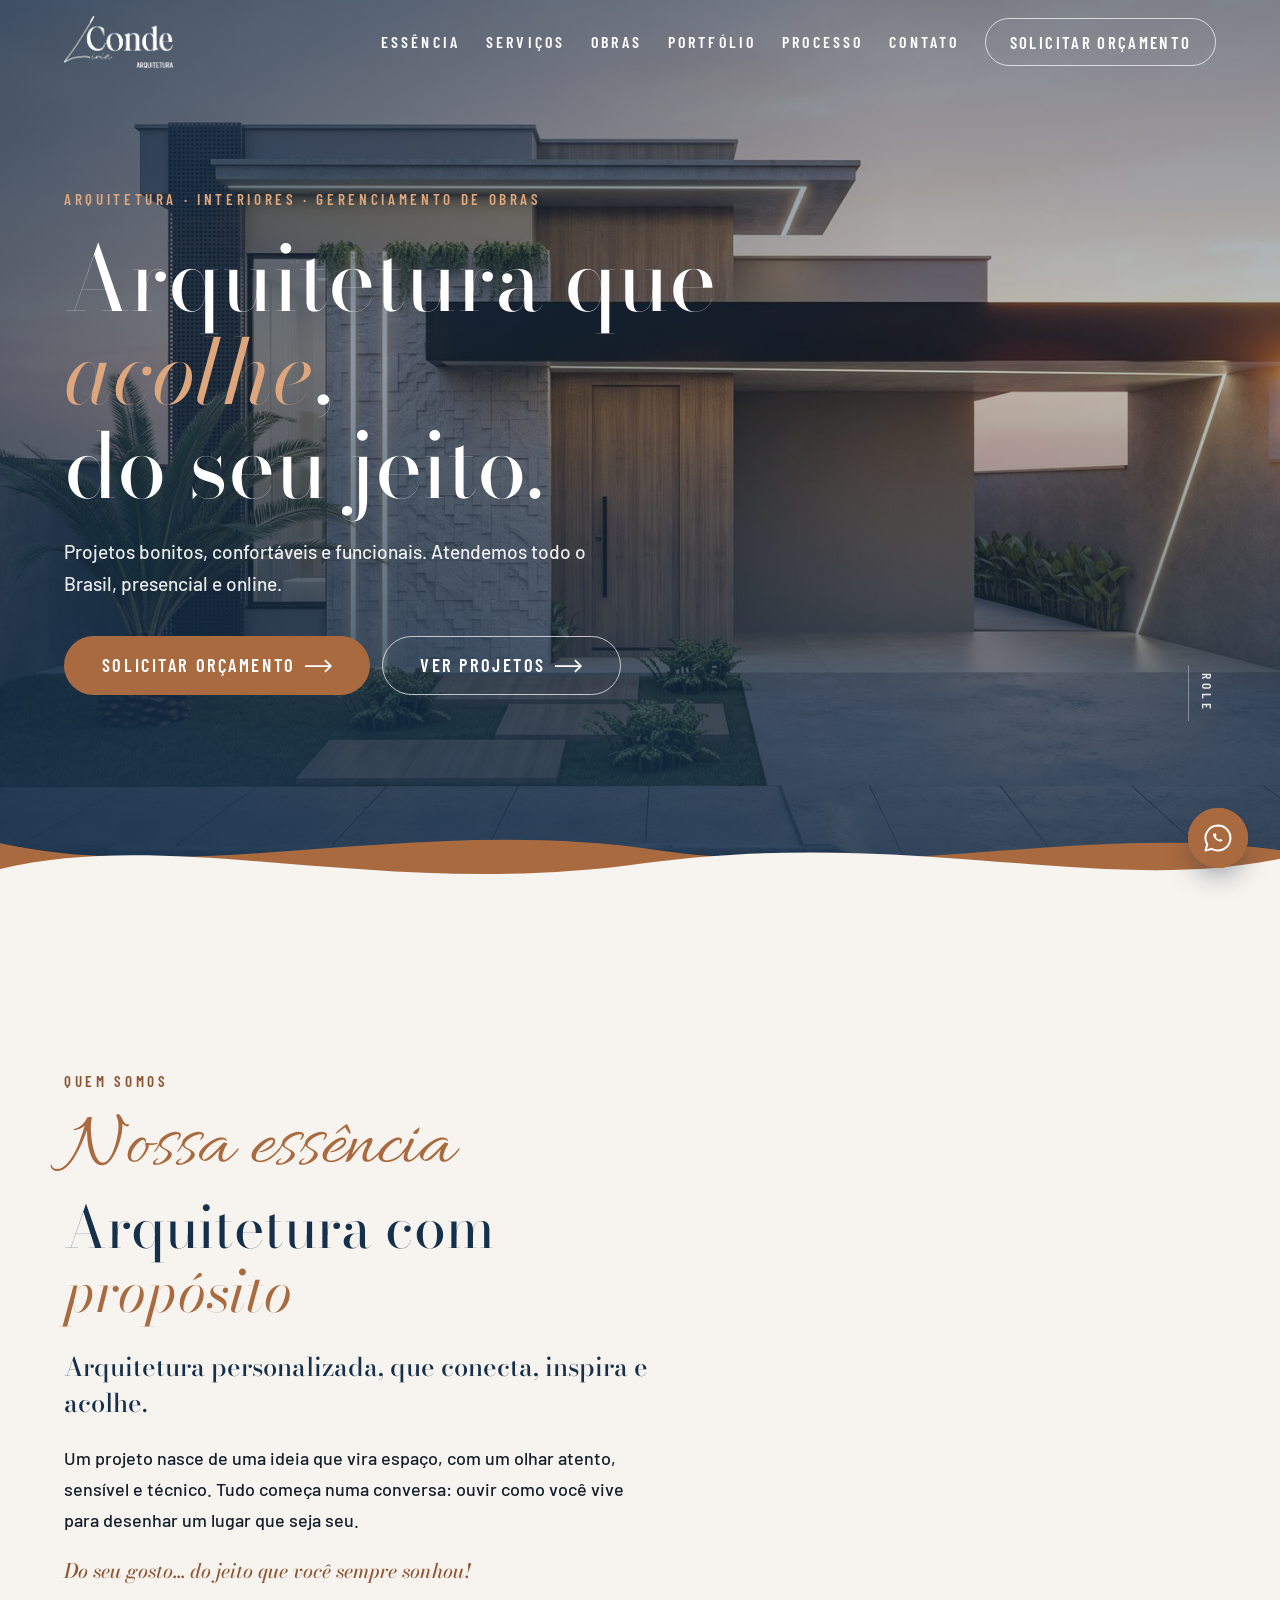
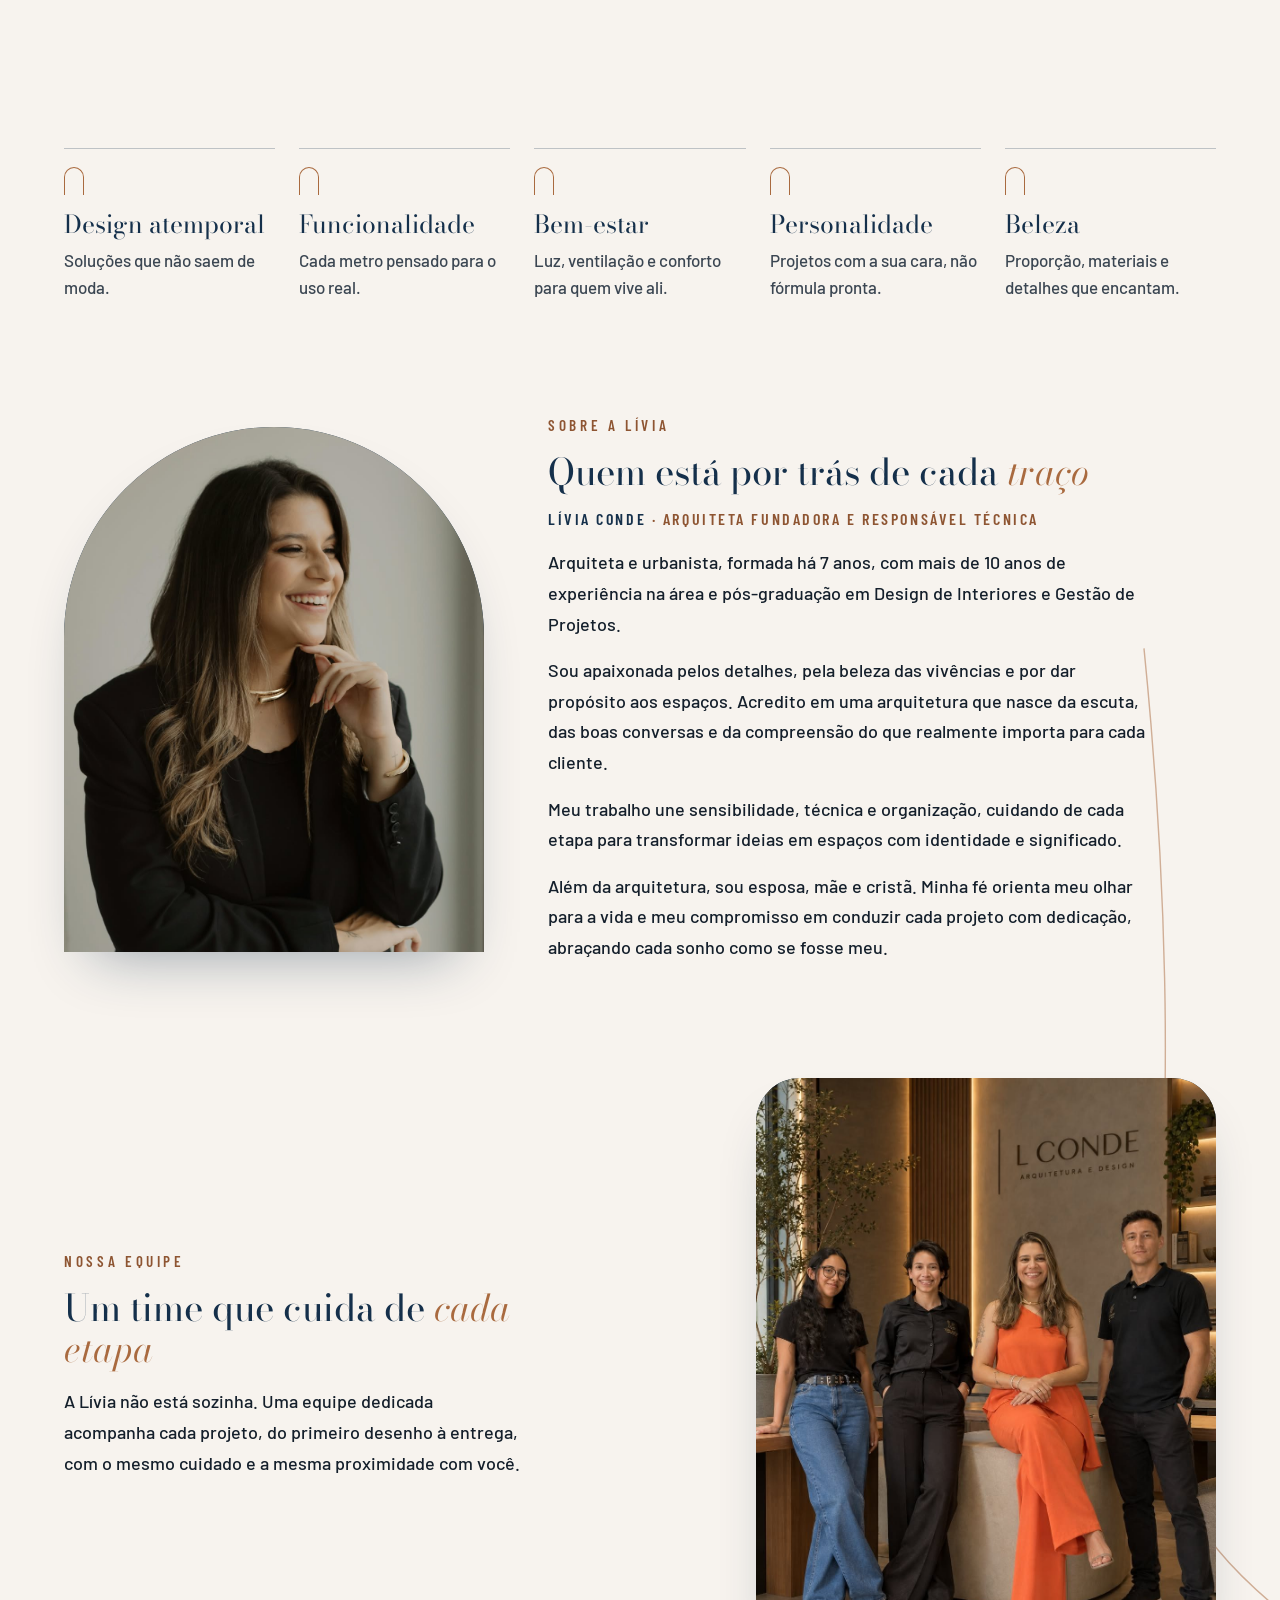
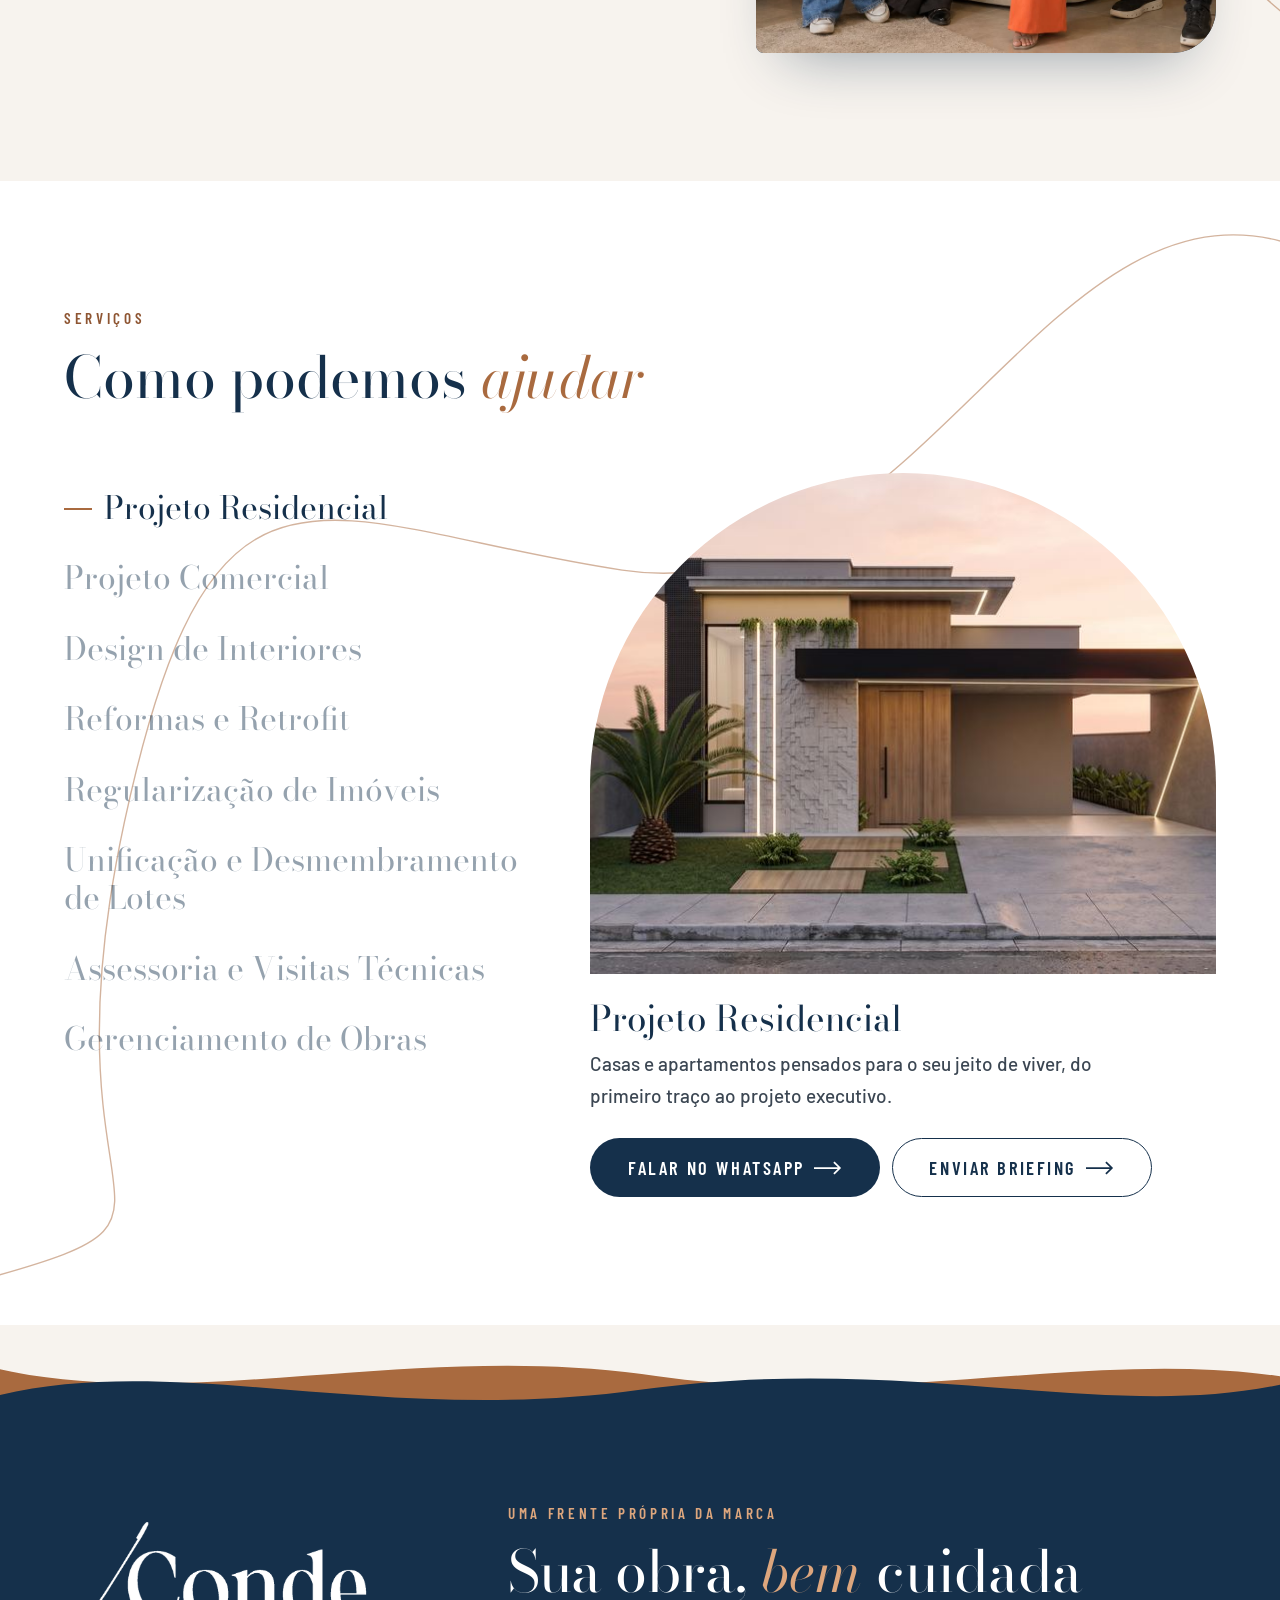
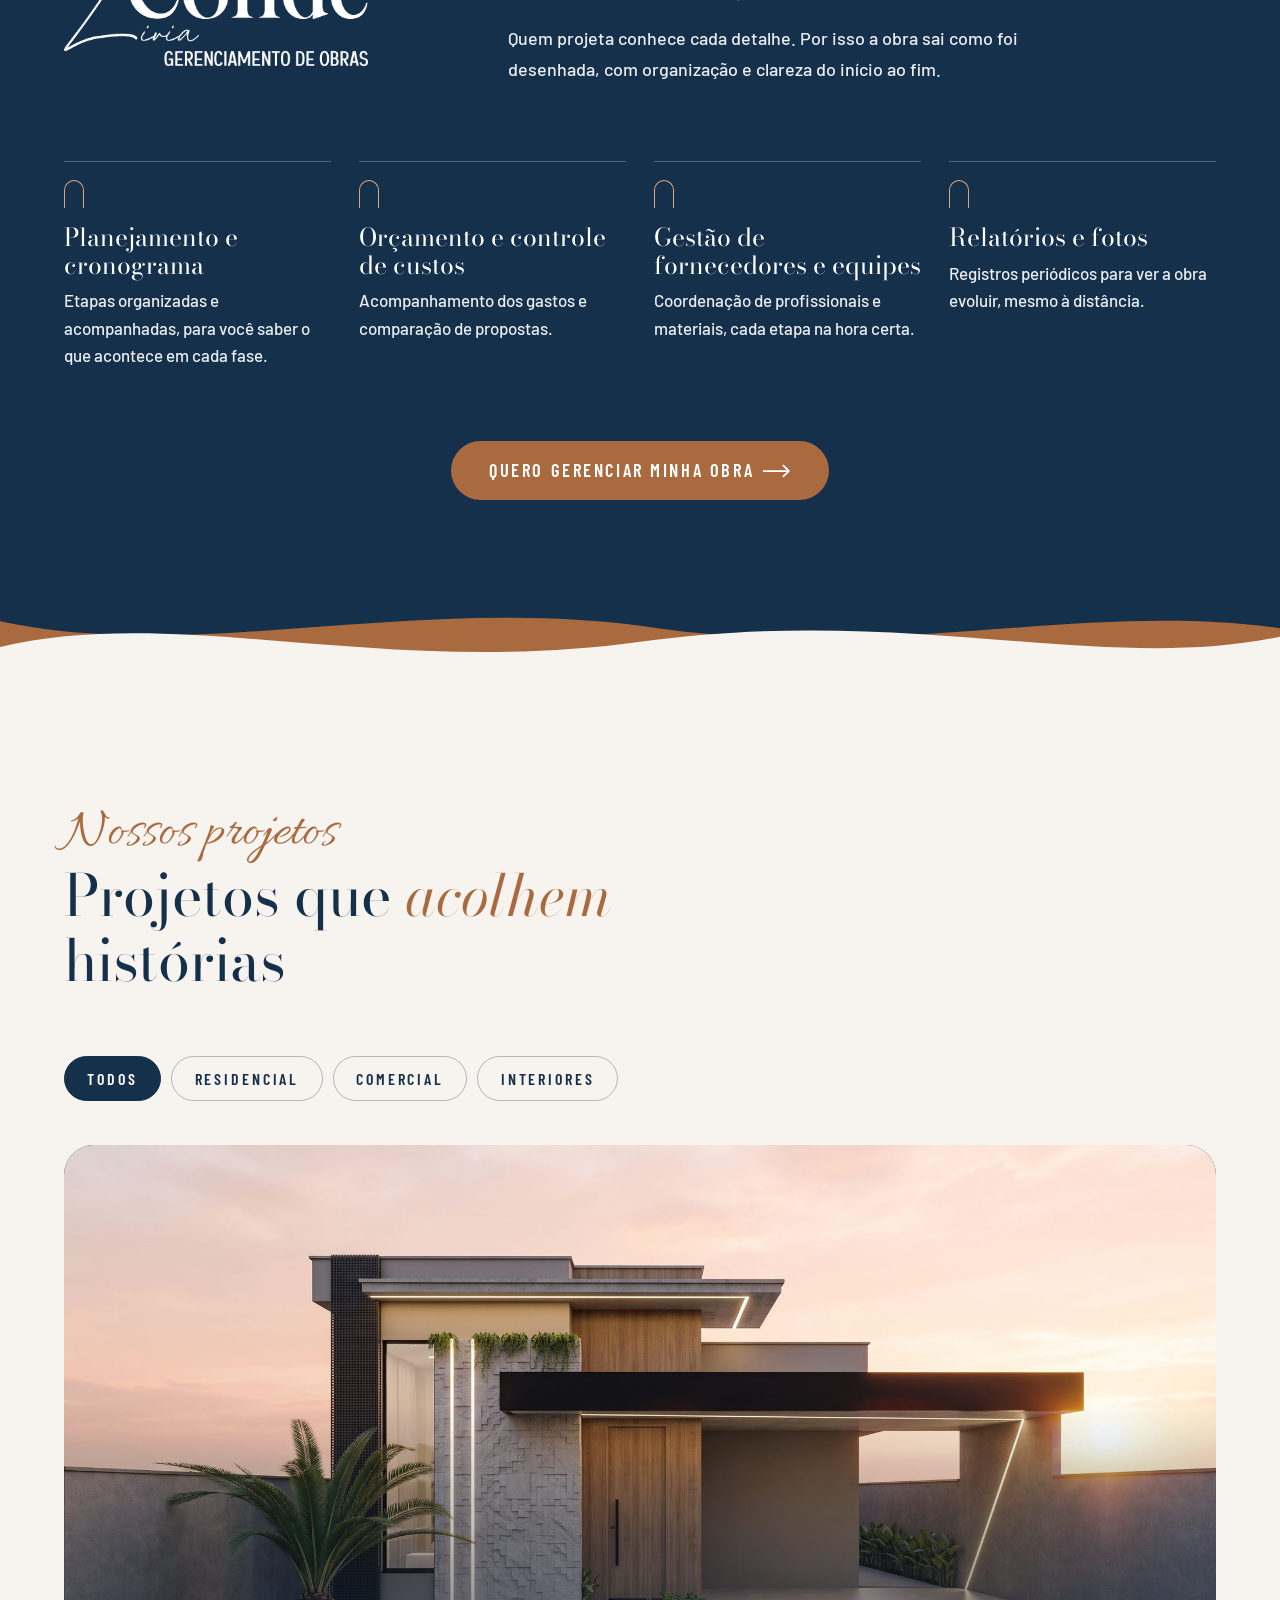
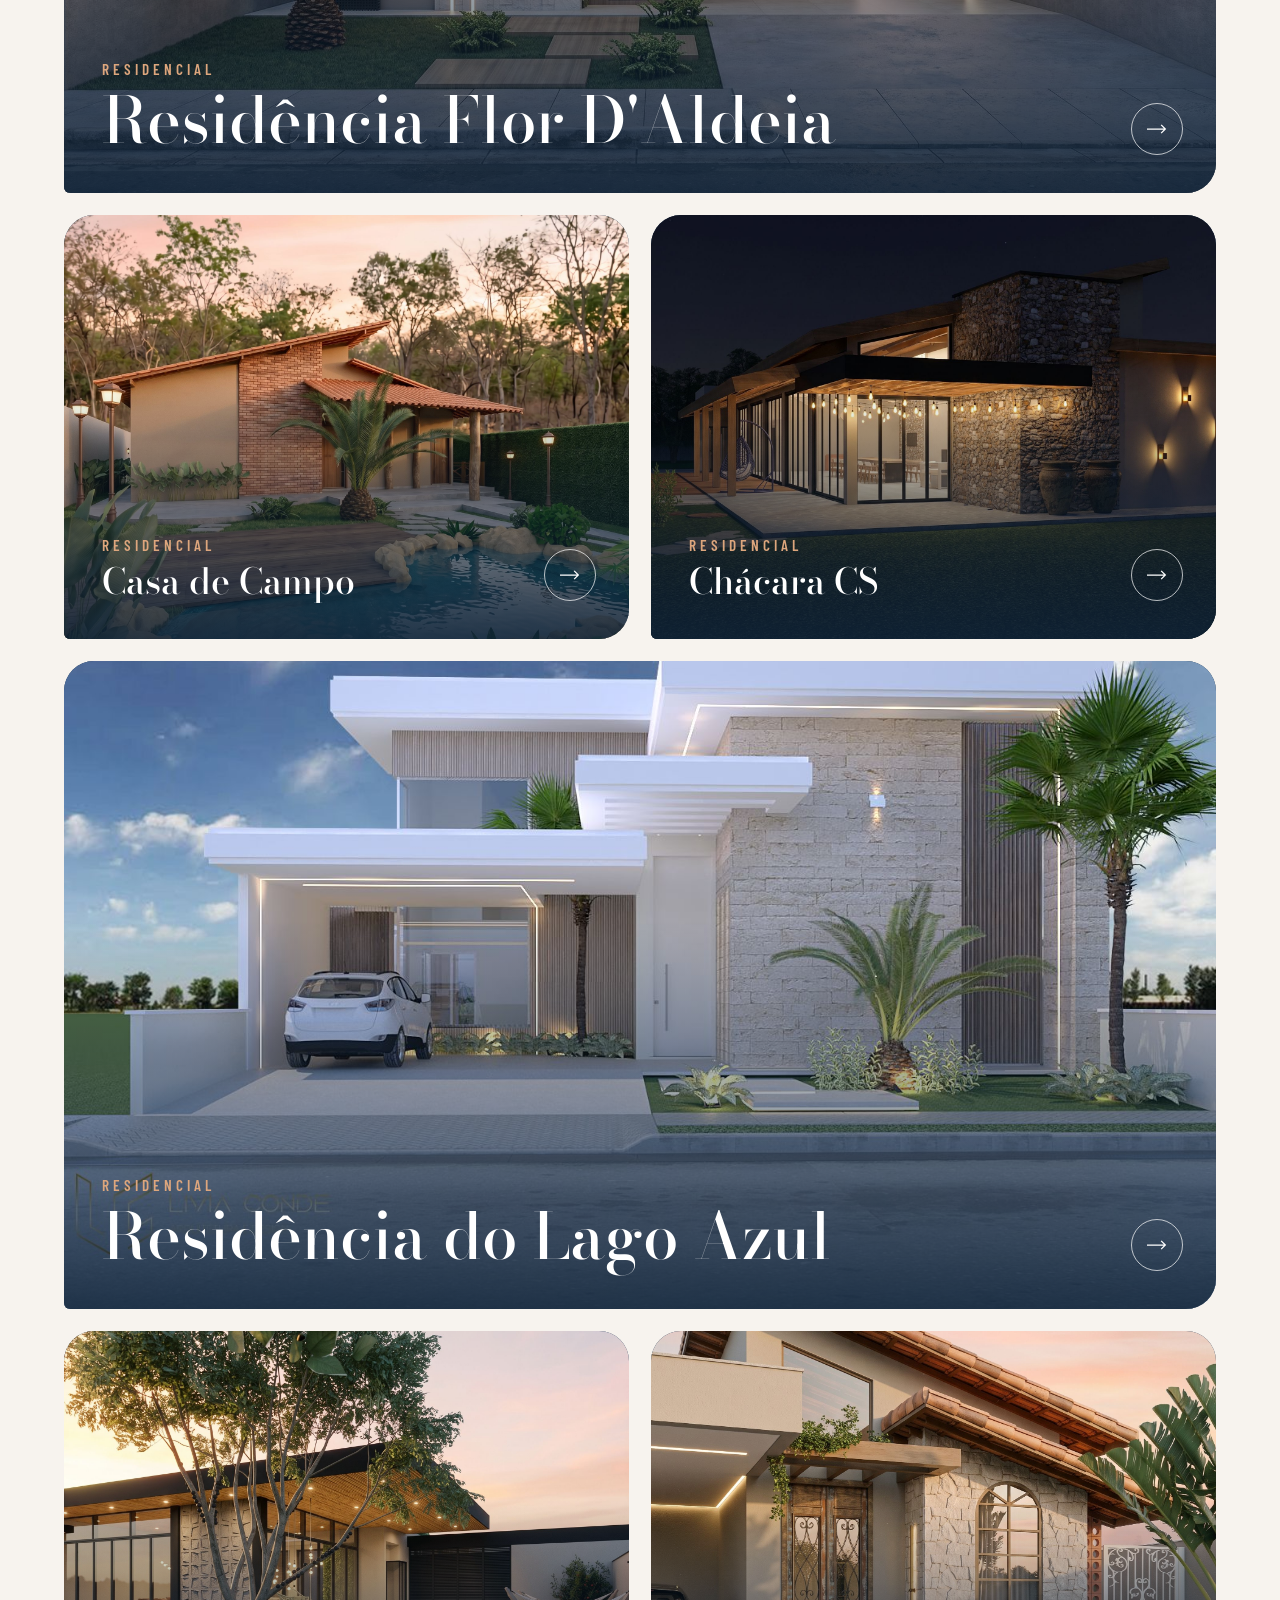
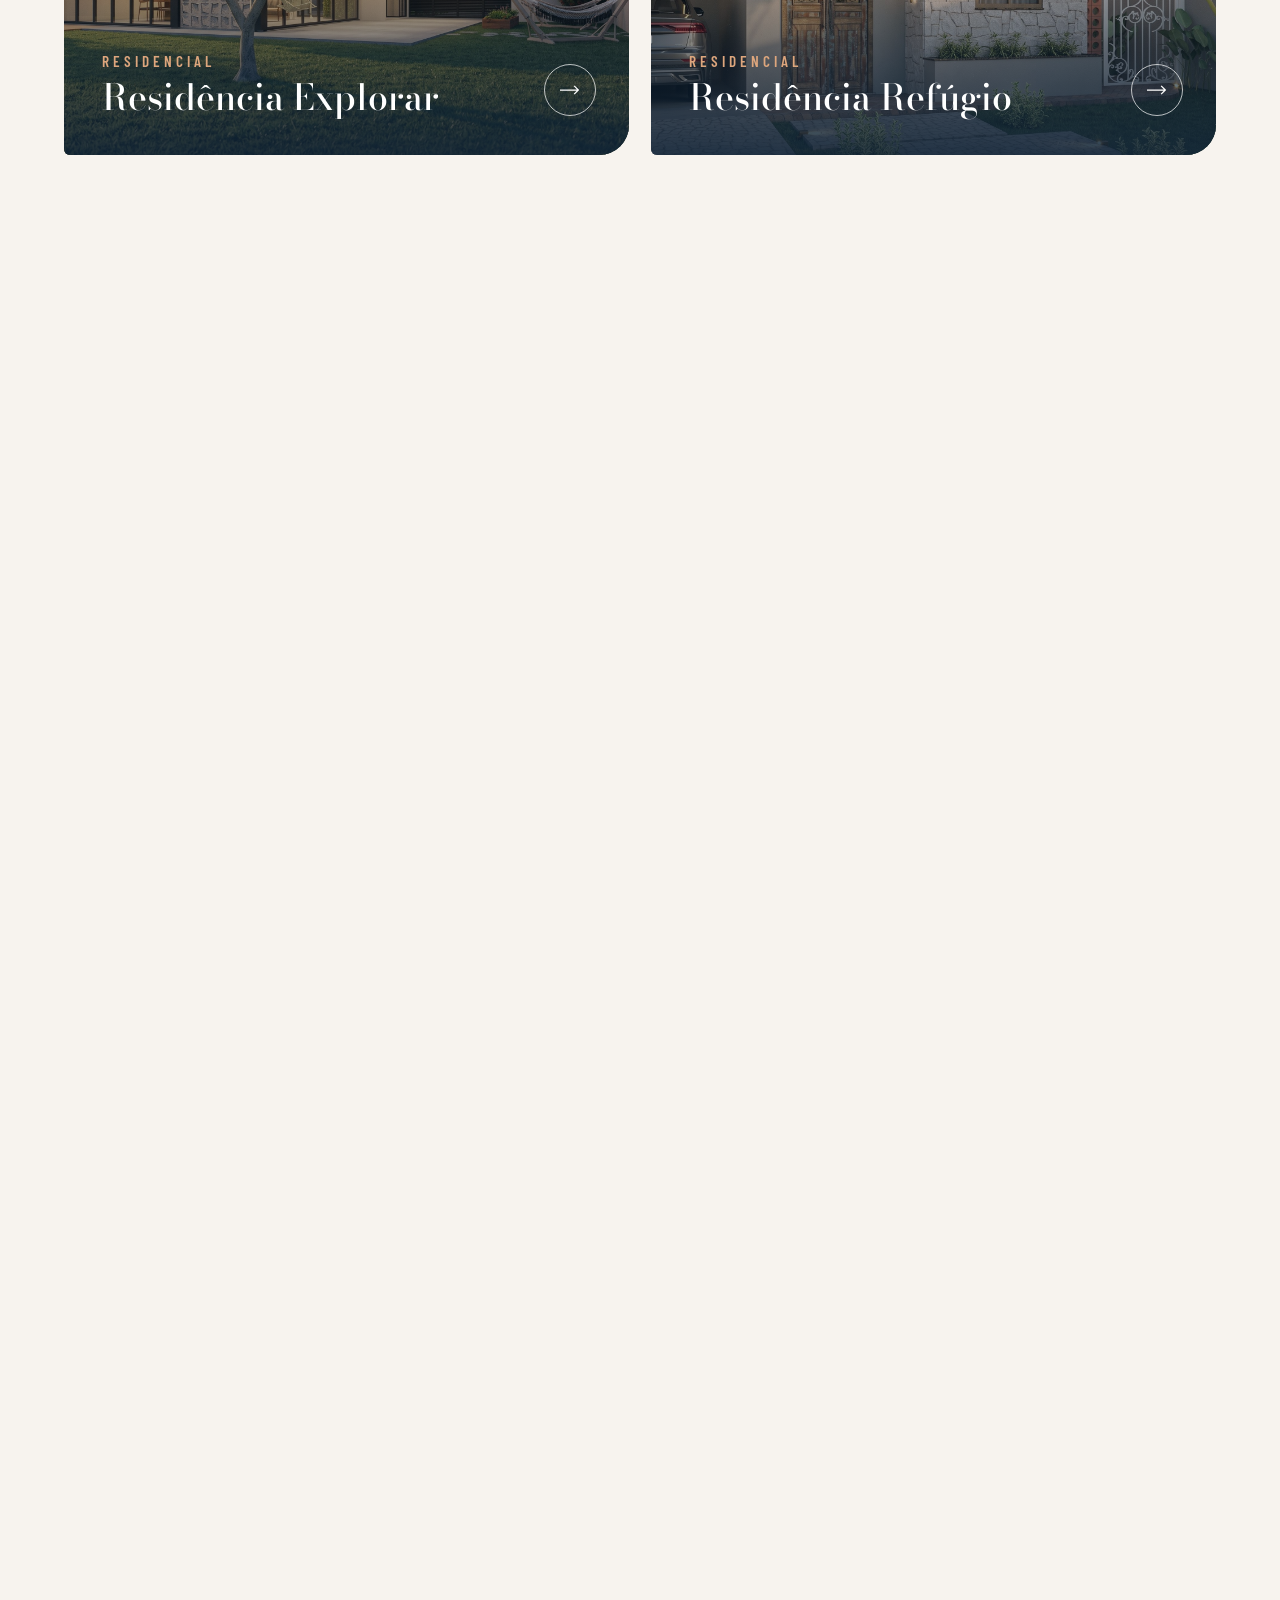
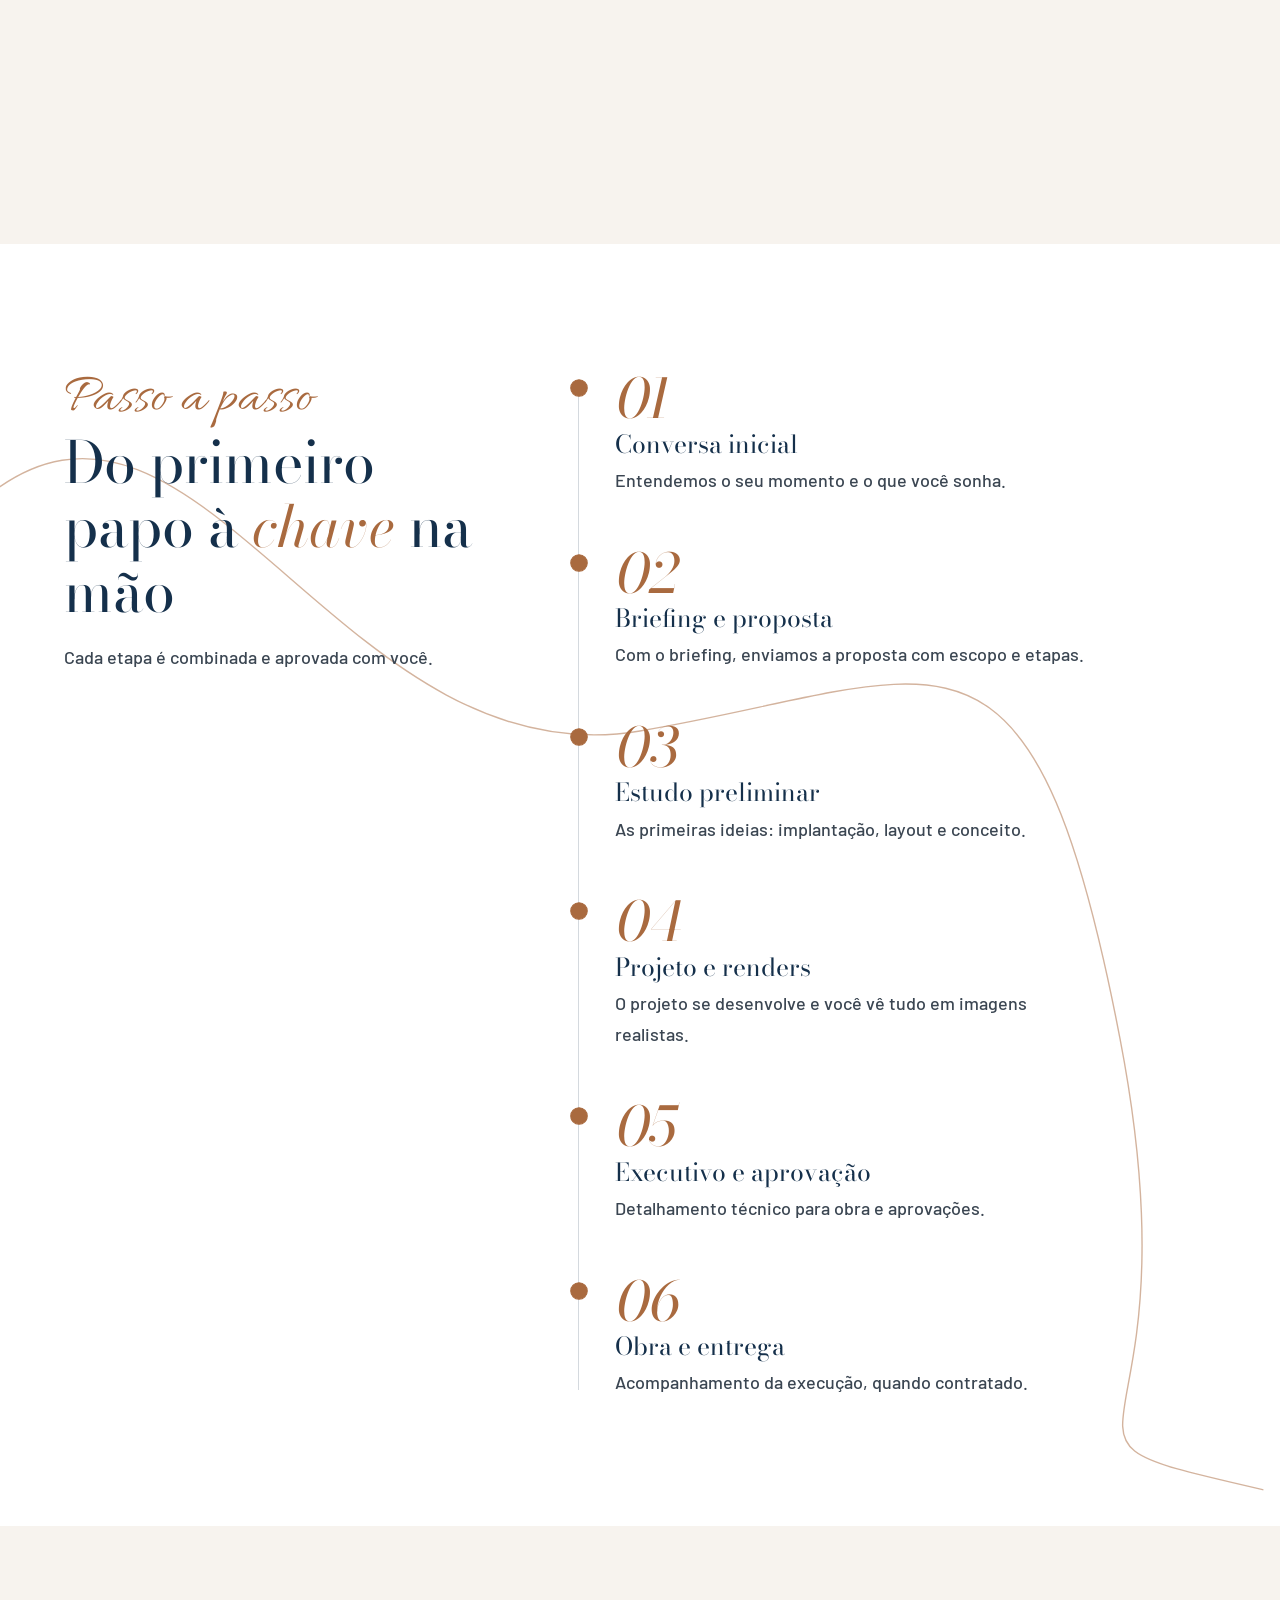
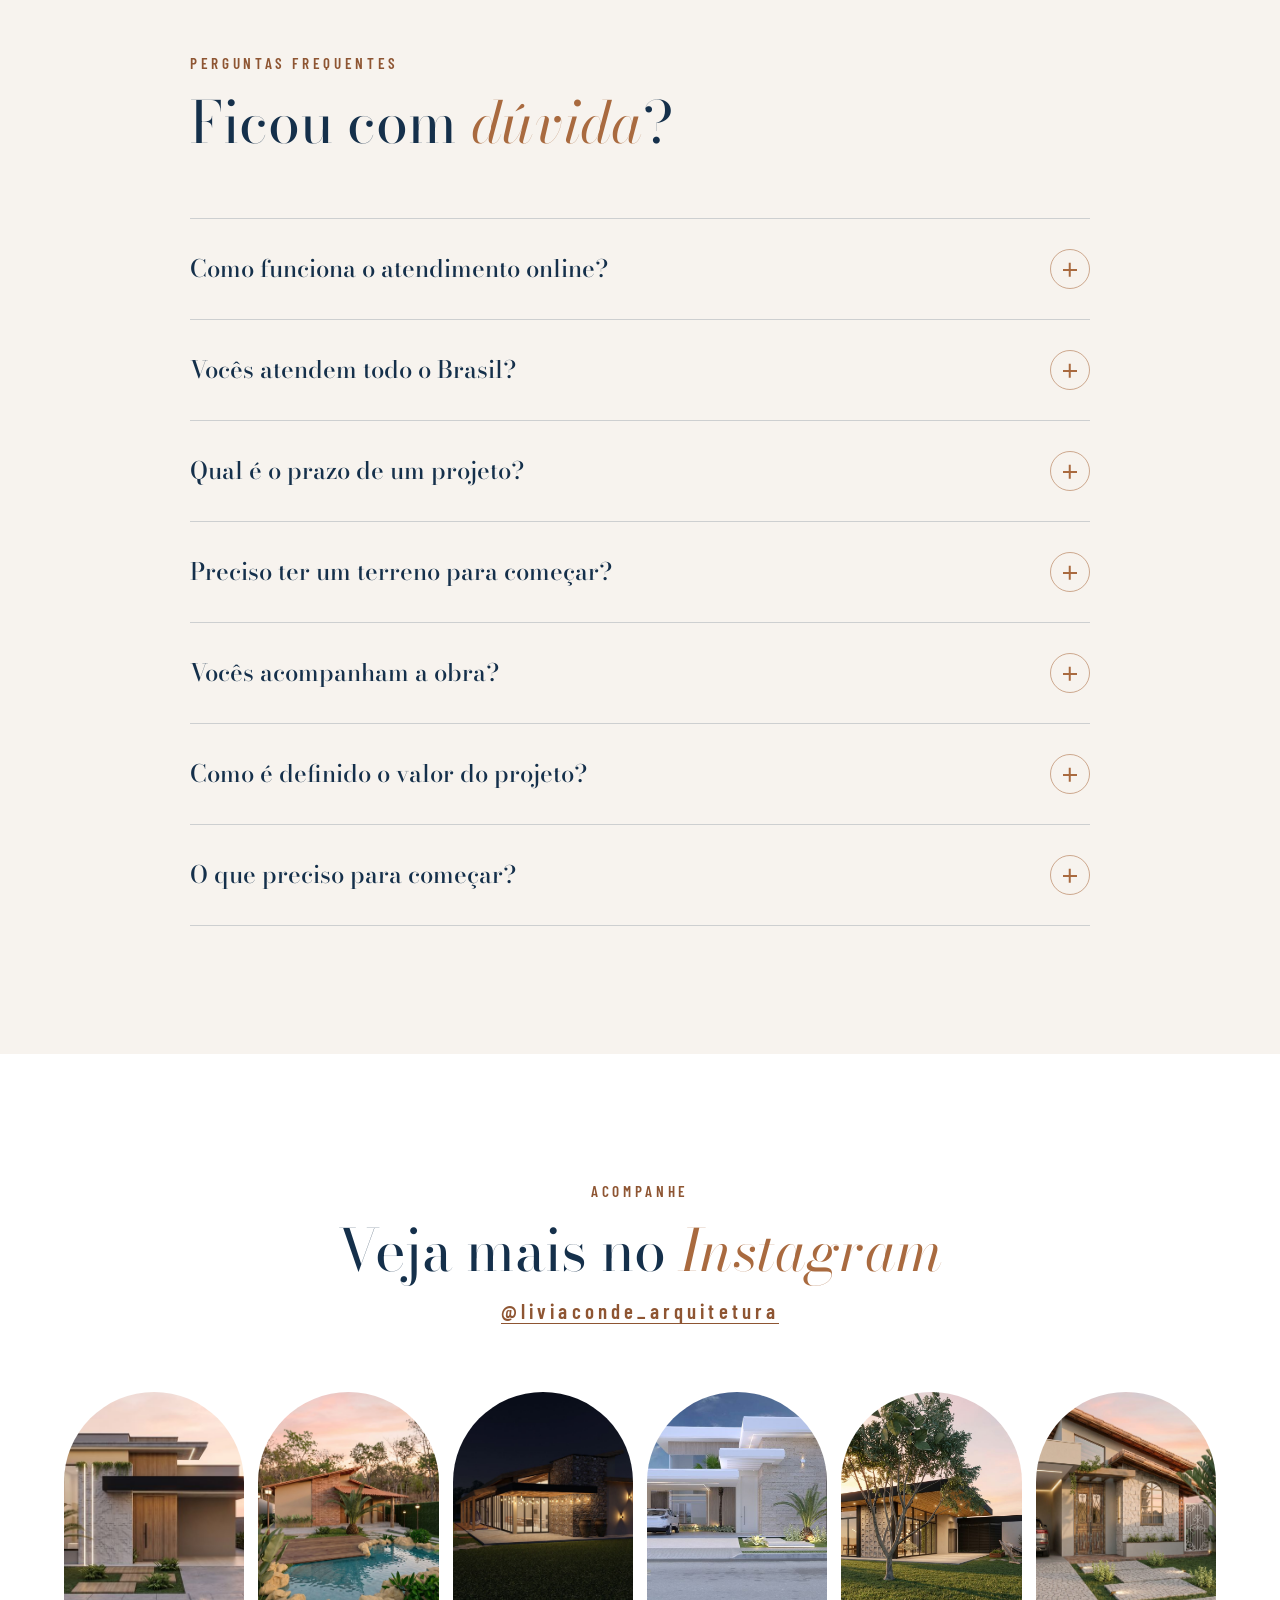
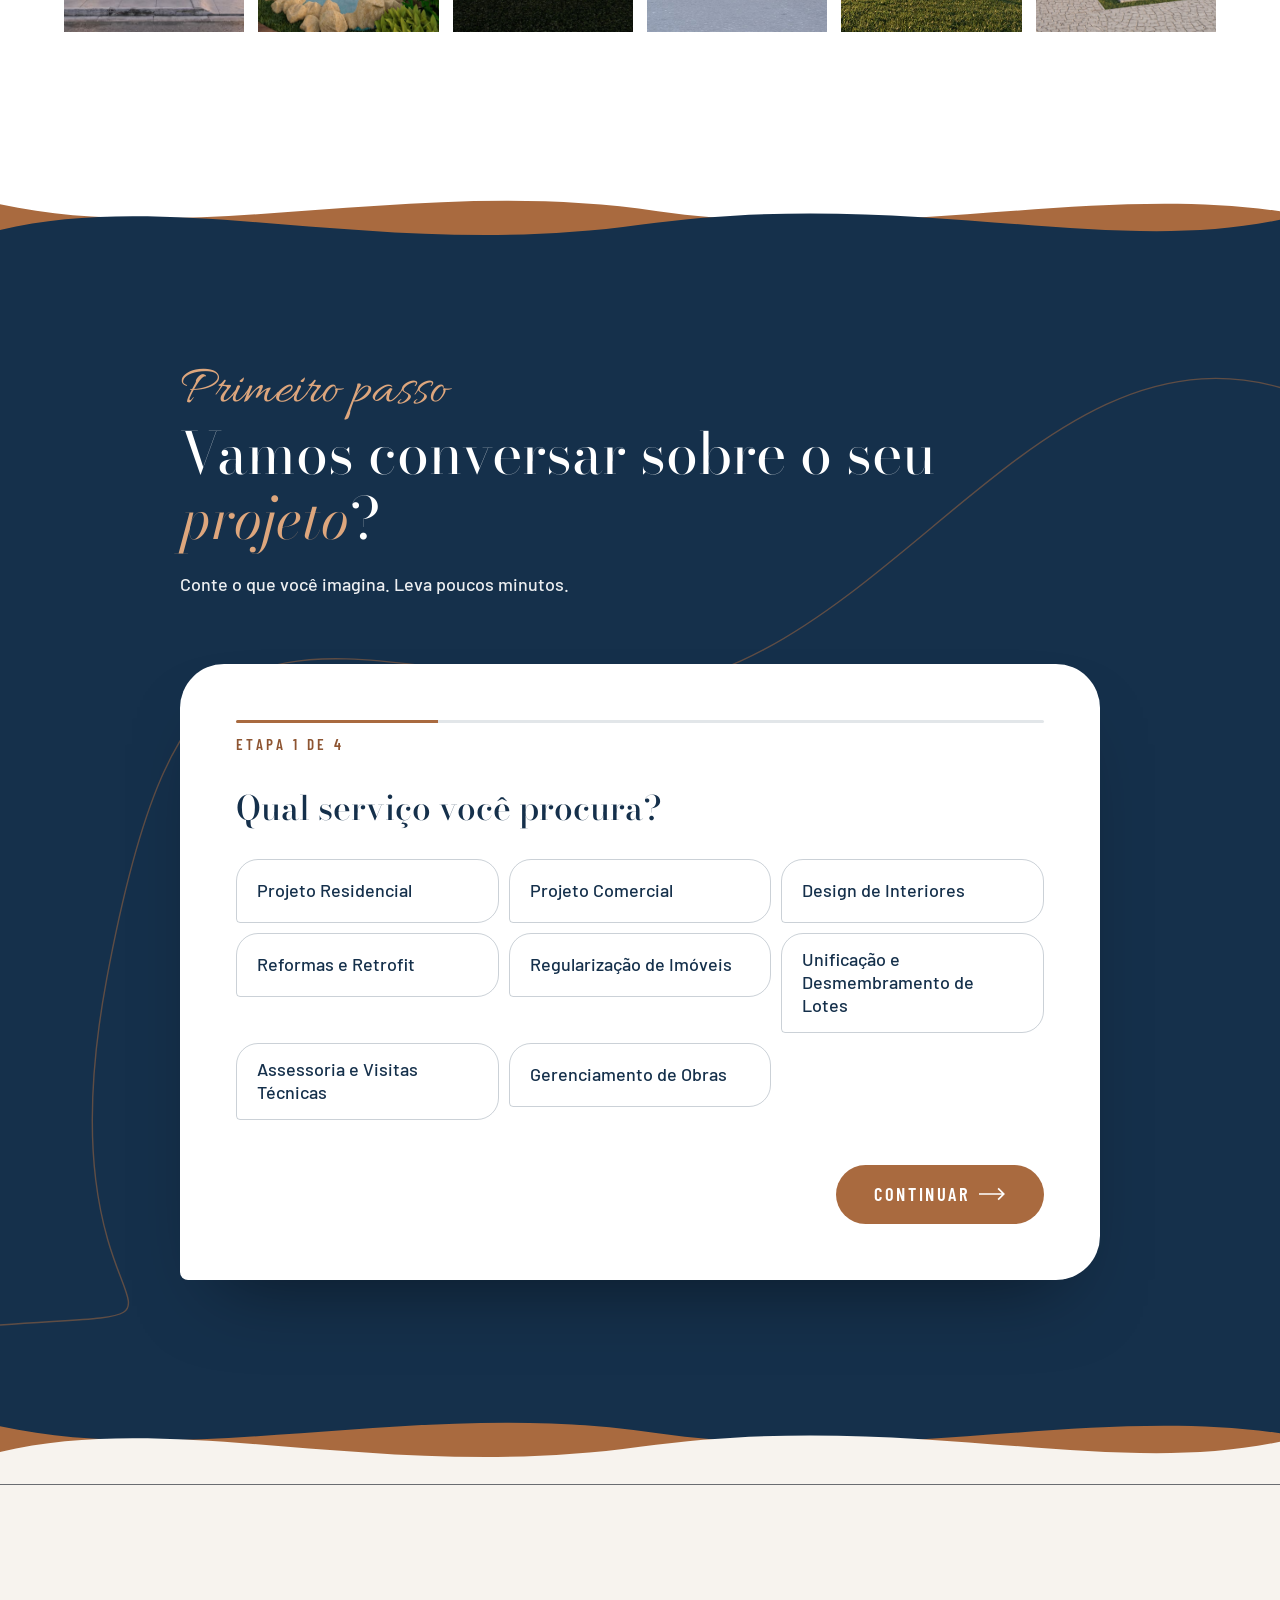
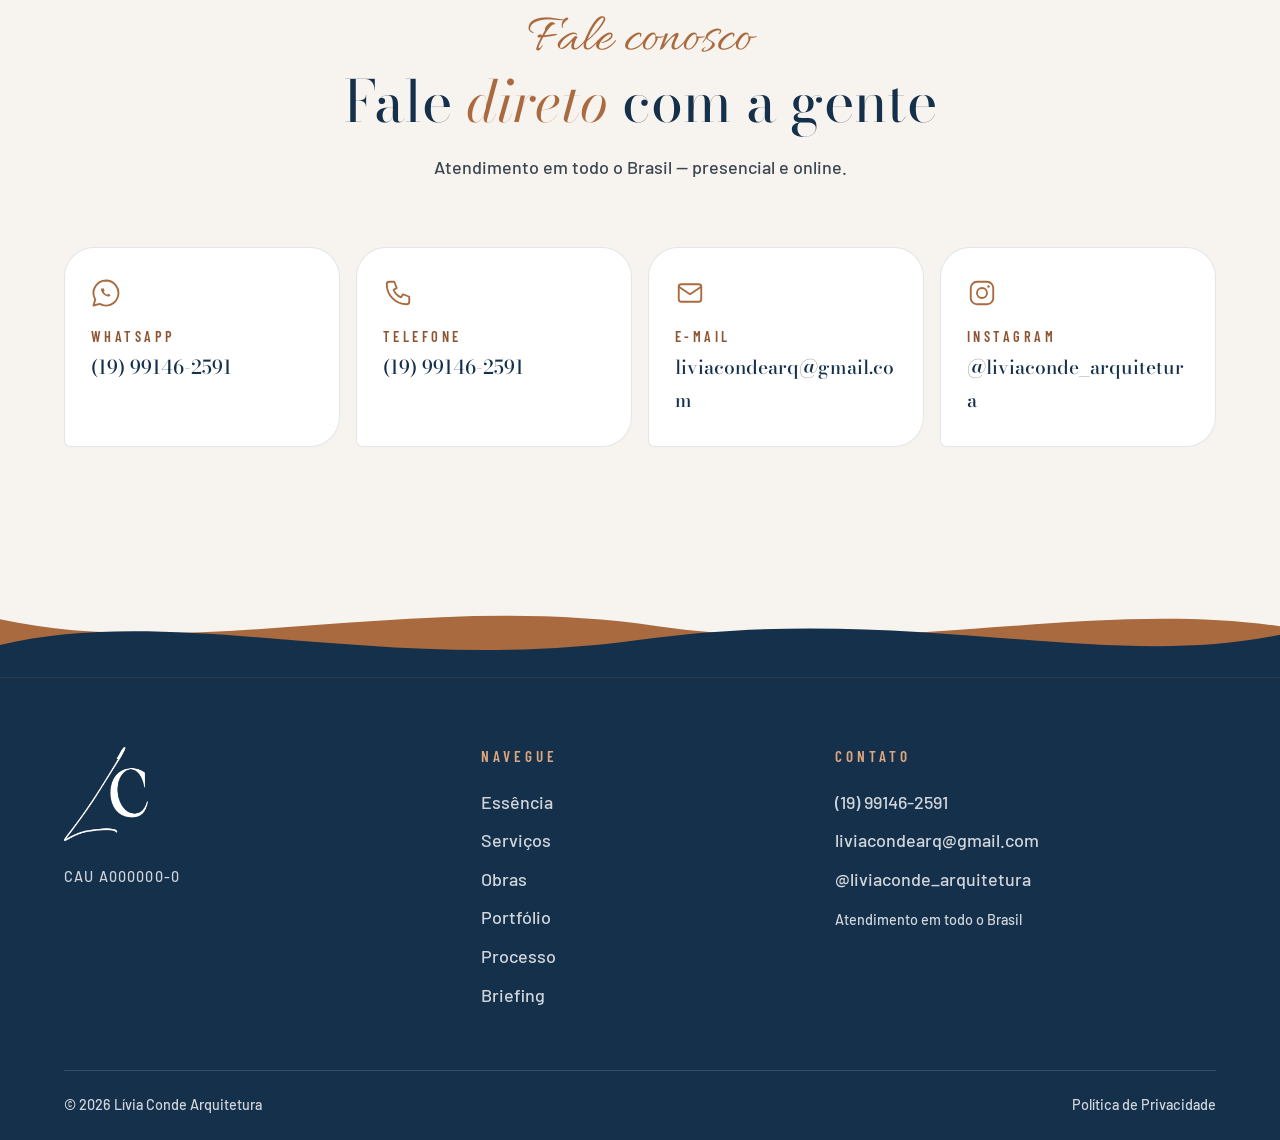
==== commit 97894677: "feat: fotos do portfólio do Drive, seção de equipe e novos textos dos projetos 11 projetos (residenc" ====
--- a/index.html
+++ b/index.html
@@ -25,13 +25,13 @@
 <meta property="og:title" content="Lívia Conde Arquitetura — Arquitetura que acolhe, do seu jeito">
 <meta property="og:description" content="Projetos de arquitetura, interiores e gerenciamento de obras para todo o Brasil — presencial e online.">
 <meta property="og:url" content="https://liviaconde.vercel.app/">
-<meta property="og:image" content="https://liviaconde.vercel.app/assets/img/projetos/entardecer-fachada.jpg">
+<meta property="og:image" content="https://liviaconde.vercel.app/assets/img/projetos/casa-campo-1.jpg">
 <meta name="twitter:card" content="summary_large_image">
 
 <link rel="preconnect" href="https://fonts.googleapis.com">
 <link rel="preconnect" href="https://fonts.gstatic.com" crossorigin>
 <link href="https://fonts.googleapis.com/css2?family=Allura&family=Barlow+Condensed:wght@500;600&family=Barlow:wght@400;500&family=Bodoni+Moda:ital,opsz,wght@0,6..96,400;0,6..96,500;1,6..96,400;1,6..96,500&display=swap" rel="stylesheet">
-<link rel="preload" as="image" href="assets/img/projetos/entardecer-fachada.jpg">
+<link rel="preload" as="image" href="assets/img/projetos/flor-daldeia-1.jpg">
 <link rel="stylesheet" href="css/style.css">
 
 <script type="application/ld+json" id="ld-negocio">
@@ -42,7 +42,7 @@
   "description": "Arquitetura residencial e comercial, design de interiores, regularização de imóveis e gerenciamento de obras.",
   "url": "https://liviaconde.vercel.app/",
   "logo": "https://liviaconde.vercel.app/assets/logo/logo-arq-cor.png",
-  "image": "https://liviaconde.vercel.app/assets/img/projetos/entardecer-fachada.jpg",
+  "image": "https://liviaconde.vercel.app/assets/img/projetos/casa-campo-1.jpg",
   "areaServed": { "@type": "Country", "name": "Brasil" },
   "knowsAbout": ["Arquitetura residencial", "Arquitetura comercial", "Design de interiores", "Regularização de imóveis", "Gerenciamento de obras"]
 }
@@ -108,9 +108,9 @@
 <!-- Hero -->
 <section class="hero" id="topo" aria-labelledby="hero-titulo">
   <div class="hero-slides" aria-hidden="true">
-    <div class="hero-slide active"><img src="assets/img/projetos/entardecer-fachada.jpg" alt="" width="2000" height="1116" fetchpriority="high"></div>
-    <div class="hero-slide"><img src="assets/img/projetos/pedra-arco-fachada.jpg" alt="" width="2000" height="1347"></div>
-    <div class="hero-slide"><img src="assets/img/projetos/contemporanea-fachada.jpg" alt="" width="1254" height="1254"></div>
+    <div class="hero-slide active"><img src="assets/img/projetos/flor-daldeia-1.jpg" alt="" width="2000" height="1116" fetchpriority="high"></div>
+    <div class="hero-slide"><img src="assets/img/projetos/formas-1.jpg" alt="" width="1440" height="1080"></div>
+    <div class="hero-slide"><img src="assets/img/projetos/lago-azul-1.jpg" alt="" width="1440" height="1080"></div>
   </div>
   <div class="hero-shade"></div>
   <div class="wrap hero-content">
@@ -139,7 +139,7 @@
         <p class="reveal">Do seu gosto... do jeito que você sempre sonhou!</p>
       </div>
       <figure class="essence-img reveal">
-        <img data-parallax src="assets/img/projetos/living-tropical.jpg" alt="Living com pé-direito duplo, forro de madeira e papel de parede botânico" width="1115" height="2000" loading="lazy">
+        <img data-parallax src="assets/img/projetos/essencia.jpg" alt="Sala de reuniões clara com madeira, escada e vegetação" width="1600" height="1600" loading="lazy">
       </figure>
     </div>
 
@@ -165,6 +165,17 @@
         <p>Além da arquitetura, sou esposa, mãe e cristã. Minha fé orienta meu olhar para a vida e meu compromisso em conduzir cada projeto com dedicação, abraçando cada sonho como se fosse meu.</p>
       </div>
     </div>
+
+    <div class="team">
+      <div class="team-text reveal">
+        <p class="eyebrow">Nossa equipe</p>
+        <h3 class="h3-serif">Um time que cuida de <em>cada etapa</em></h3>
+        <p>A Lívia não está sozinha. Uma equipe dedicada acompanha cada projeto, do primeiro desenho à entrega, com o mesmo cuidado e a mesma proximidade com você.</p>
+      </div>
+      <figure class="team-photo reveal">
+        <img src="assets/img/equipe.jpg" alt="Equipe da Lívia Conde Arquitetura no escritório" width="1024" height="1536" loading="lazy">
+      </figure>
+    </div>
   </div>
 </section>
 
@@ -190,42 +201,42 @@
       </div>
       <div class="svc-stage reveal">
         <div class="svc-pane" role="tabpanel" id="pane0" aria-labelledby="tab0">
-          <figure class="svc-fig"><img src="assets/img/projetos/entardecer-fachada-thumb.jpg" alt="Fachada de residência ao entardecer" width="900" height="502" loading="lazy"></figure>
+          <figure class="svc-fig"><img src="assets/img/projetos/flor-daldeia-1-thumb.jpg" alt="Fachada contemporânea ao entardecer" width="900" height="502" loading="lazy"></figure>
           <h3>Projeto Residencial</h3>
           <p>Casas e apartamentos pensados para o seu jeito de viver, do primeiro traço ao projeto executivo.</p>
         </div>
         <div class="svc-pane" role="tabpanel" id="pane1" aria-labelledby="tab1" hidden>
-          <figure class="svc-fig"><img src="assets/img/projetos/noturna-fachada-thumb.jpg" alt="Fachada iluminada à noite" width="725" height="900" loading="lazy"></figure>
+          <figure class="svc-fig"><img src="assets/img/projetos/restaurantes-1-thumb.jpg" alt="Fachada de restaurante iluminada à noite" width="900" height="675" loading="lazy"></figure>
           <h3>Projeto Comercial</h3>
           <p>Lojas, consultórios e escritórios que mostram a sua marca e funcionam bem no dia a dia.</p>
         </div>
         <div class="svc-pane" role="tabpanel" id="pane2" aria-labelledby="tab2" hidden>
-          <figure class="svc-fig"><img src="assets/img/projetos/living-tropical-thumb.jpg" alt="Living com pé-direito duplo e papel de parede botânico" width="502" height="900" loading="lazy"></figure>
+          <figure class="svc-fig"><img src="assets/img/projetos/boticario-1-thumb.jpg" alt="Sala de treinamento clara com cadeiras coloridas" width="900" height="900" loading="lazy" style="object-position:50% 40%"></figure>
           <h3>Design de Interiores</h3>
           <p>Layout, materiais, iluminação e mobiliário pensados juntos, para ambientes com a sua história.</p>
         </div>
         <div class="svc-pane" role="tabpanel" id="pane7" aria-labelledby="tab7" hidden>
-          <figure class="svc-fig"><img src="assets/img/projetos/entardecer-entrada-thumb.jpg" alt="Entrada de residência com porta de madeira e pedra" width="726" height="900" loading="lazy"></figure>
+          <figure class="svc-fig"><img src="assets/img/projetos/refugio-1-thumb.jpg" alt="Casa com telhado cerâmico, pedra e portas de madeira" width="900" height="1117" loading="lazy" style="object-position:50% 40%"></figure>
           <h3>Reformas e Retrofit</h3>
           <p>Reforma, ampliação e retrofit para renovar casas, apartamentos e espaços comerciais, com projeto e planejamento da obra.</p>
         </div>
         <div class="svc-pane" role="tabpanel" id="pane3" aria-labelledby="tab3" hidden>
-          <figure class="svc-fig"><img src="assets/img/projetos/branca-fachada-thumb.jpg" alt="Fachada branca com ripado e pedra" width="900" height="675" loading="lazy"></figure>
+          <figure class="svc-fig"><img src="assets/img/projetos/lago-azul-1-thumb.jpg" alt="Residência branca com varanda e paisagismo" width="900" height="675" loading="lazy"></figure>
           <h3>Regularização de Imóveis</h3>
           <p>Orientação e projetos para deixar a documentação do seu imóvel em dia.</p>
         </div>
         <div class="svc-pane" role="tabpanel" id="pane4" aria-labelledby="tab4" hidden>
-          <figure class="svc-fig"><img src="assets/img/projetos/pedra-arco-fachada-thumb.jpg" alt="Casa de campo com telhado cerâmico e pedra" width="900" height="606" loading="lazy"></figure>
+          <figure class="svc-fig"><img src="assets/img/projetos/chacara-cs-1-thumb.jpg" alt="Chácara com pedra e vidro iluminada à noite" width="900" height="1117" loading="lazy" style="object-position:50% 45%"></figure>
           <h3>Unificação e Desmembramento de Lotes</h3>
           <p>Projeto e suporte técnico para unir ou dividir terrenos.</p>
         </div>
         <div class="svc-pane" role="tabpanel" id="pane5" aria-labelledby="tab5" hidden>
-          <figure class="svc-fig"><img src="assets/img/projetos/branca-vista-thumb.jpg" alt="Vista de residência com platibandas brancas" width="900" height="675" loading="lazy"></figure>
+          <figure class="svc-fig"><img src="assets/img/projetos/explorar-1-thumb.jpg" alt="Casa com vidro e pedra voltada ao jardim" width="900" height="900" loading="lazy" style="object-position:50% 65%"></figure>
           <h3>Assessoria e Visitas Técnicas</h3>
           <p>Um olhar técnico antes de comprar um imóvel ou para tirar dúvidas de obra, presencial ou online.</p>
         </div>
         <div class="svc-pane" role="tabpanel" id="pane6" aria-labelledby="tab6" hidden>
-          <figure class="svc-fig"><img src="assets/img/projetos/contemporanea-fachada-thumb.jpg" alt="Residência contemporânea em lote de esquina" width="900" height="900" loading="lazy"></figure>
+          <figure class="svc-fig"><img src="assets/img/projetos/formas-1-thumb.jpg" alt="Fachada moderna com palmeiras" width="900" height="675" loading="lazy"></figure>
           <h3>Gerenciamento de Obras</h3>
           <p>Planejamento e acompanhamento da obra, para o projeto sair do papel com qualidade e transparência.</p>
         </div>
@@ -516,7 +527,7 @@
   <div class="v-stage-col">
     <div class="v-stage" id="v-stage">
       <button class="v-arrow v-prev" id="v-prev" type="button" aria-label="Imagem anterior">&#8249;</button>
-      <img id="v-img" src="" alt="" draggable="false">
+      <img id="v-img" alt="" draggable="false">
       <button class="v-arrow v-next" id="v-next" type="button" aria-label="Próxima imagem">&#8250;</button>
       <span class="v-count" id="v-count"></span>
     </div>
--- a/css/style.css
+++ b/css/style.css
@@ -497,3 +497,11 @@
   .svc-tab[aria-selected="true"]::before { width: 28px; }
   .svc-stage { position: sticky; top: 110px; }
 }
+
+/* ---------- Equipe ---------- */
+.team { display: grid; gap: clamp(24px, 5vw, 72px); align-items: center; margin-top: clamp(64px, 9vw, 120px); }
+.team-text { max-width: 46ch; }
+.team-text .h3-serif { margin-bottom: 1rem; font-size: clamp(1.6rem, 3vw, 2.3rem); }
+.team-photo { overflow: hidden; border-radius: var(--r-lg); aspect-ratio: 4 / 5; max-width: 460px; width: 100%; background: var(--navy); box-shadow: 0 30px 60px -30px rgba(21, 48, 75, .45); }
+.team-photo img { width: 100%; height: 100%; object-fit: cover; object-position: 50% 30%; }
+@media (min-width: 800px) { .team { grid-template-columns: 1fr auto; } .team-photo { justify-self: end; } }
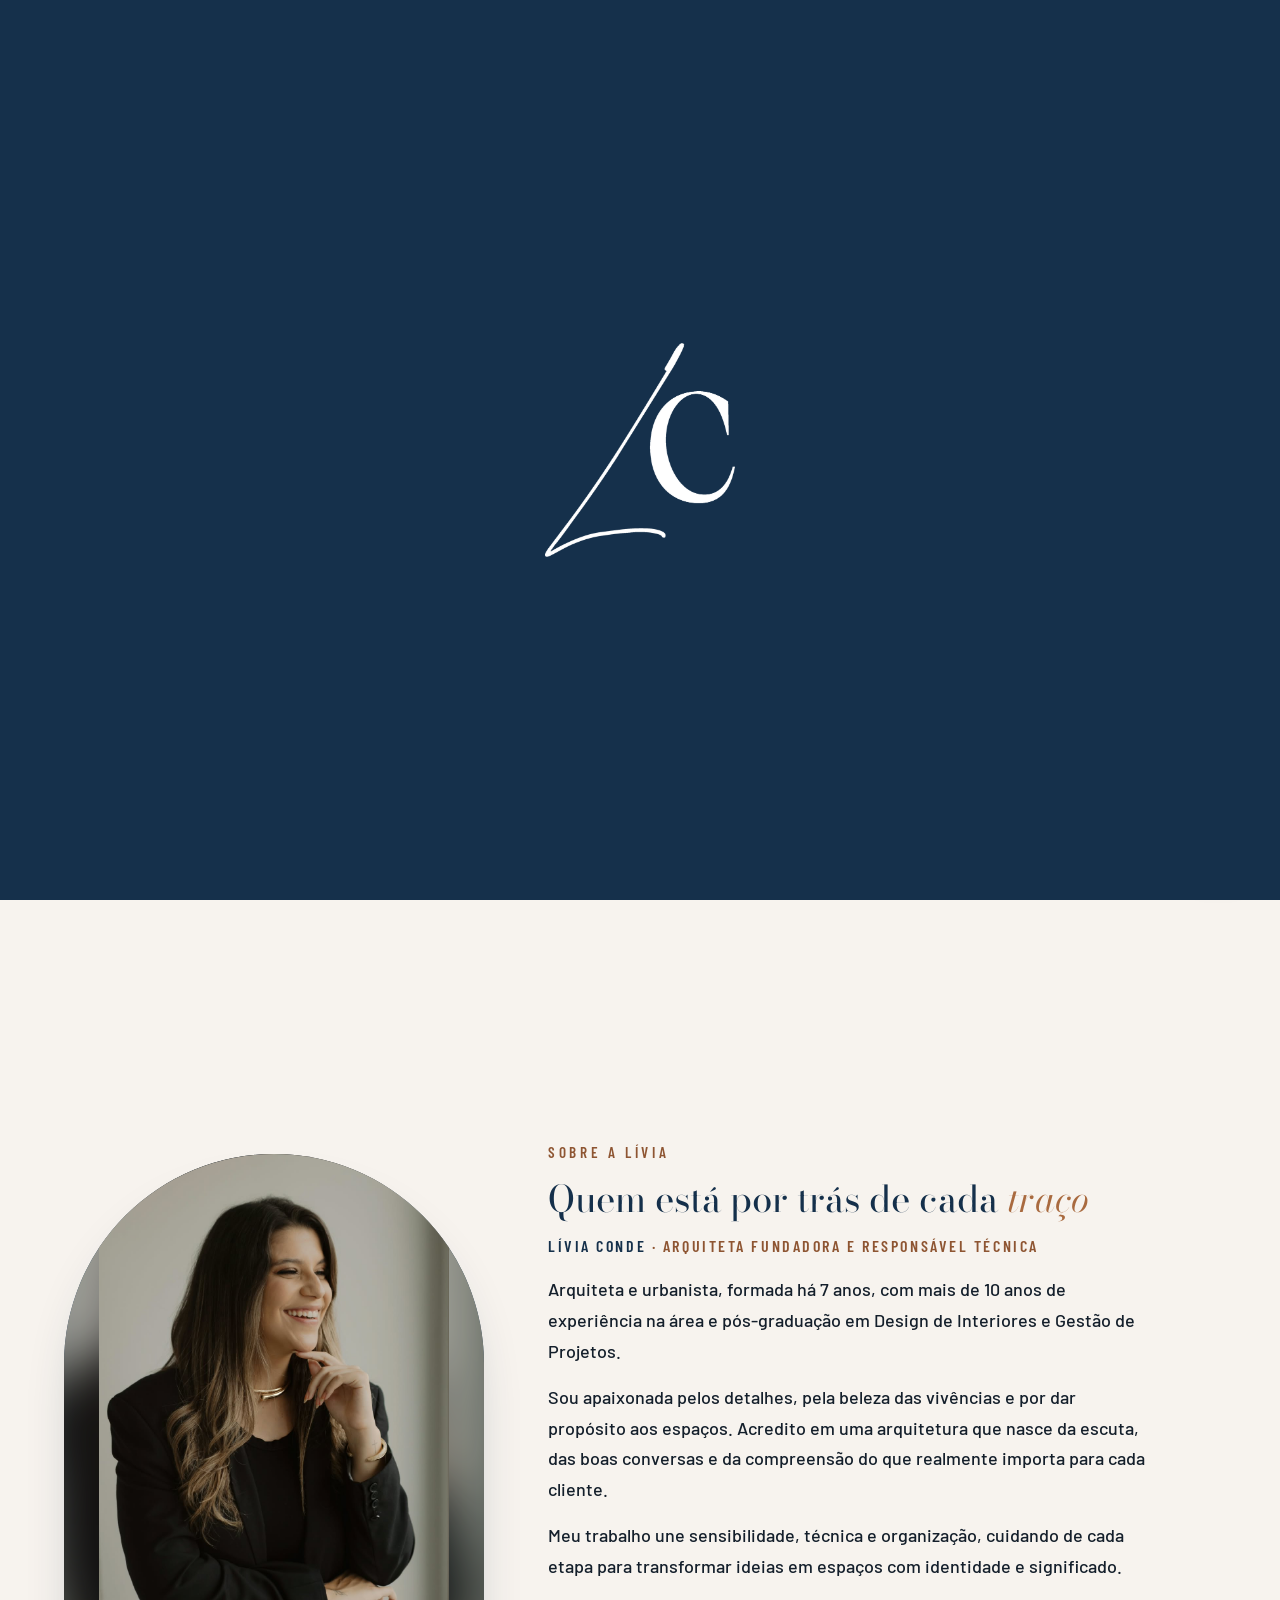
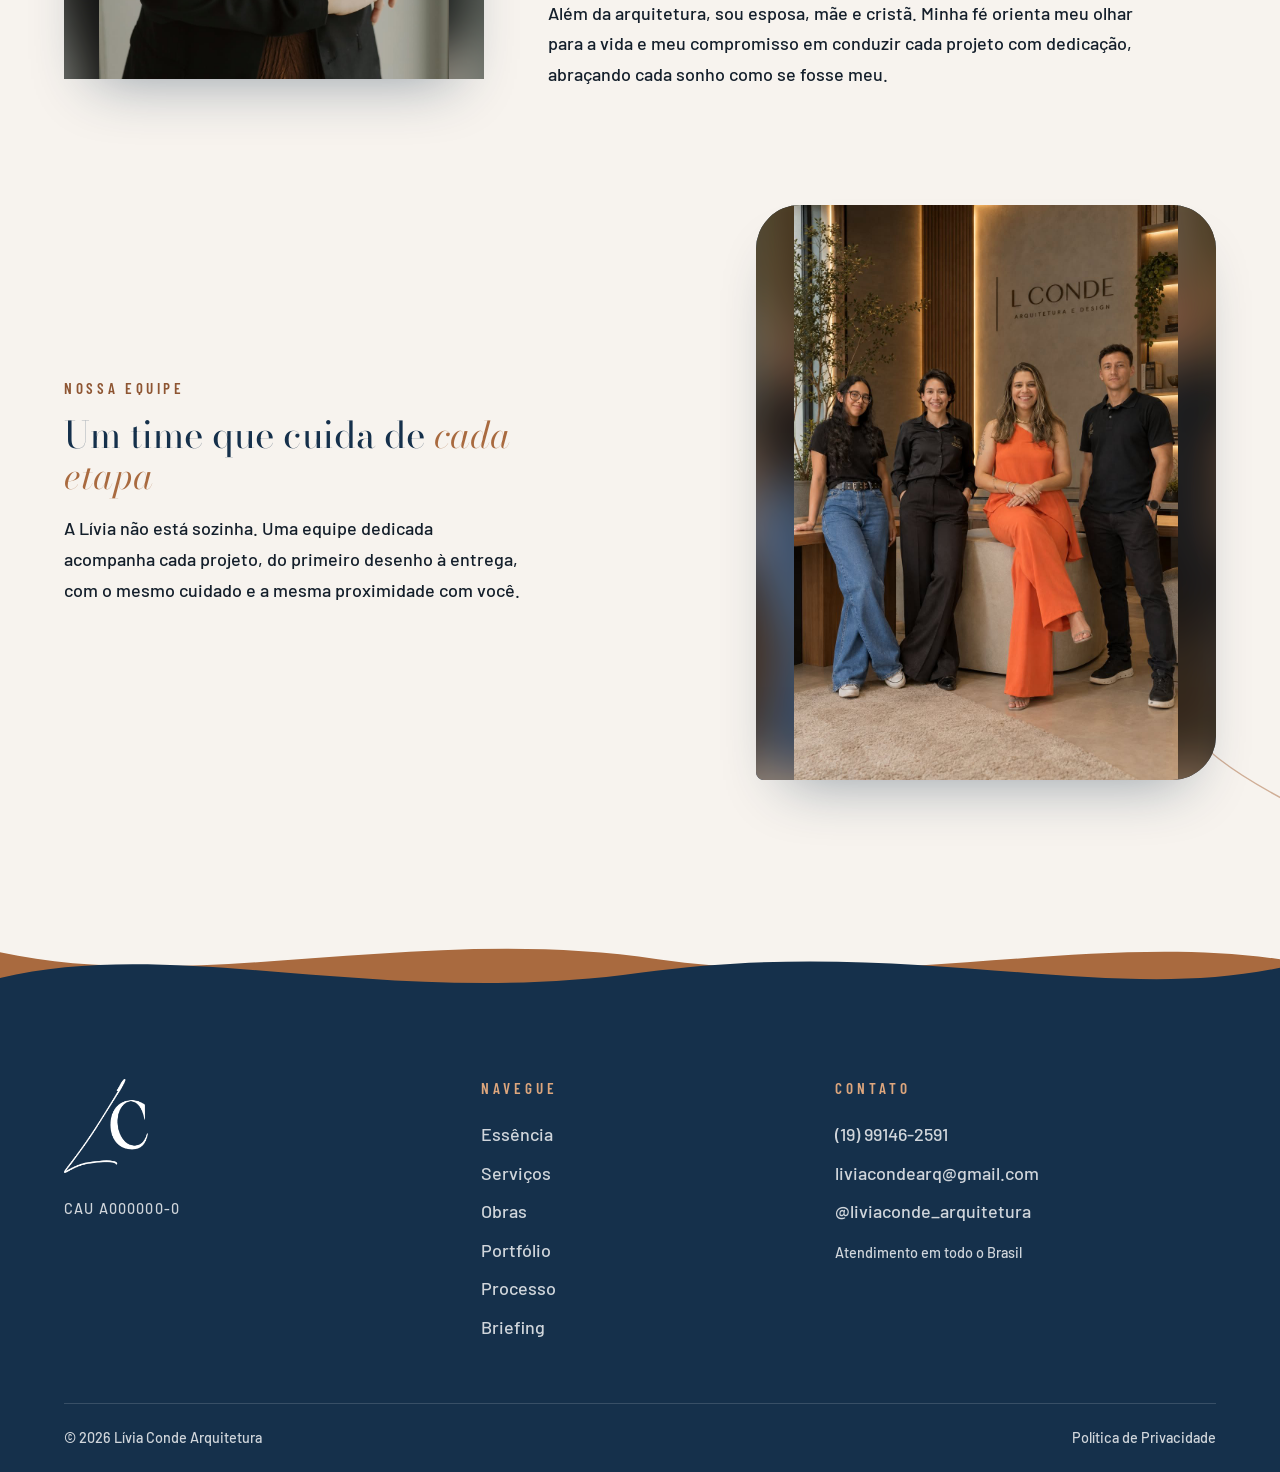
==== commit 42a5cd16: "feat: site em páginas com transição de assinatura, portfólio por categorias e fotos inteiras - Págin" ====
--- a/index.html
+++ b/index.html
@@ -32,7 +32,7 @@
 <link rel="preconnect" href="https://fonts.gstatic.com" crossorigin>
 <link href="https://fonts.googleapis.com/css2?family=Allura&family=Barlow+Condensed:wght@500;600&family=Barlow:wght@400;500&family=Bodoni+Moda:ital,opsz,wght@0,6..96,400;0,6..96,500;1,6..96,400;1,6..96,500&display=swap" rel="stylesheet">
 <link rel="preload" as="image" href="assets/img/projetos/flor-daldeia-1.jpg">
-<link rel="stylesheet" href="css/style.css">
+<link rel="stylesheet" href="css/style.css?v=12">
 
 <script type="application/ld+json" id="ld-negocio">
 {
@@ -81,6 +81,23 @@
   </div>
 </div>
 
+<!-- Transição entre páginas -->
+<div id="pt" aria-hidden="true">
+  <div class="pt-b"></div><div class="pt-p"></div>
+  <svg class="pt-mono" viewBox="0 0 900 429" aria-hidden="true">
+    <defs>
+      <mask id="pt-m" maskUnits="userSpaceOnUse" x="0" y="0" width="900" height="429">
+        <path class="pt-s" pathLength="1" d="M245,0 L5,377 C30,364 60,351 90,343 C130,336 160,333 198,335"/>
+        <rect class="pt-w pt-w1" x="190" y="296" width="230" height="80"/>
+        <rect class="pt-w pt-w2" x="186" y="70" width="720" height="232"/>
+        <rect class="pt-a" x="0" y="378" width="900" height="51"/>
+        <rect class="pt-f" width="900" height="429"/>
+      </mask>
+    </defs>
+    <image href="assets/logo/logo-arq-cor.png" width="900" height="429" mask="url(#pt-m)"/>
+  </svg>
+</div>
+
 <a class="skip" href="#conteudo">Ir para o conteúdo</a>
 
 <!-- Header -->
@@ -103,7 +120,9 @@
   </div>
 </header>
 
-<main id="conteudo">
+<main id="conteudo" tabindex="-1">
+
+<div class="page page--home" data-page="inicio">
 
 <!-- Hero -->
 <section class="hero" id="topo" aria-labelledby="hero-titulo">
@@ -122,9 +141,43 @@
       <a class="btn btn--ghost" href="#portfolio">Ver projetos</a>
     </div>
   </div>
-  <a class="scroll-ind" href="#essencia" aria-label="Rolar para a próxima seção"><span>Role</span><i></i></a>
+  <a class="scroll-ind" href="#sobre" aria-label="Rolar para a próxima seção"><span>Role</span><i></i></a>
   <svg class="wave wave--hero" viewBox="0 0 1440 120" preserveAspectRatio="none" aria-hidden="true"><use href="#wave-shape"/></svg>
 </section>
+
+<!-- Sobre a Lívia e equipe -->
+<section class="section essence" id="sobre" aria-label="Sobre a Lívia e nossa equipe">
+  <svg class="curve" viewBox="0 0 1440 1000" preserveAspectRatio="none" aria-hidden="true"><path vector-effect="non-scaling-stroke" d="M-20,80 C260,-20 420,360 740,330 S1180,200 1280,520 S1180,860 1470,940"/></svg>
+  <div class="wrap">
+    <div class="about">
+      <figure class="about-photo reveal"><span class="bgblur" style="background-image:url(assets/img/livia.jpg)"></span><img src="assets/img/livia.jpg" alt="Lívia Conde, arquiteta e fundadora" width="1066" height="1599" loading="lazy">
+      </figure>
+      <div class="about-text reveal">
+        <p class="eyebrow">Sobre a Lívia</p>
+        <h3 class="h3-serif">Quem está por trás de cada <em>traço</em></h3>
+        <p class="about-role"><strong>Lívia Conde</strong> · Arquiteta fundadora e responsável técnica</p>
+        <p>Arquiteta e urbanista, formada há 7 anos, com mais de 10 anos de experiência na área e pós-graduação em Design de Interiores e Gestão de Projetos.</p>
+        <p>Sou apaixonada pelos detalhes, pela beleza das vivências e por dar propósito aos espaços. Acredito em uma arquitetura que nasce da escuta, das boas conversas e da compreensão do que realmente importa para cada cliente.</p>
+        <p>Meu trabalho une sensibilidade, técnica e organização, cuidando de cada etapa para transformar ideias em espaços com identidade e significado.</p>
+        <p>Além da arquitetura, sou esposa, mãe e cristã. Minha fé orienta meu olhar para a vida e meu compromisso em conduzir cada projeto com dedicação, abraçando cada sonho como se fosse meu.</p>
+      </div>
+    </div>
+
+    <div class="team">
+      <div class="team-text reveal">
+        <p class="eyebrow">Nossa equipe</p>
+        <h3 class="h3-serif">Um time que cuida de <em>cada etapa</em></h3>
+        <p>A Lívia não está sozinha. Uma equipe dedicada acompanha cada projeto, do primeiro desenho à entrega, com o mesmo cuidado e a mesma proximidade com você.</p>
+      </div>
+      <figure class="team-photo reveal"><span class="bgblur" style="background-image:url(assets/img/equipe.jpg)"></span><img src="assets/img/equipe.jpg" alt="Equipe da Lívia Conde Arquitetura no escritório" width="1024" height="1536" loading="lazy">
+      </figure>
+    </div>
+  </div>
+</section>
+
+</div>
+
+<div class="page" data-page="essencia">
 
 <!-- Essência -->
 <section class="section essence" id="essencia" aria-labelledby="essencia-titulo">
@@ -138,8 +191,7 @@
         <p class="reveal">Um projeto nasce de uma ideia que vira espaço, com um olhar atento, sensível e técnico. Tudo começa numa conversa: ouvir como você vive para desenhar um lugar que seja seu.</p>
         <p class="reveal">Do seu gosto... do jeito que você sempre sonhou!</p>
       </div>
-      <figure class="essence-img reveal">
-        <img data-parallax src="assets/img/projetos/essencia.jpg" alt="Sala de reuniões clara com madeira, escada e vegetação" width="1600" height="1600" loading="lazy">
+      <figure class="essence-img reveal"><span class="bgblur" style="background-image:url(assets/img/projetos/essencia.jpg)"></span><img data-parallax src="assets/img/projetos/essencia.jpg" alt="Sala de reuniões clara com madeira, escada e vegetação" width="1600" height="1600" loading="lazy">
       </figure>
     </div>
 
@@ -151,33 +203,12 @@
       <li class="reveal" style="--d:.32s"><span class="pillar-n" aria-hidden="true"></span><h3>Beleza</h3><p>Proporção, materiais e detalhes que encantam.</p></li>
     </ol>
 
-    <div class="about">
-      <figure class="about-photo reveal">
-        <img src="assets/img/livia.jpg" alt="Lívia Conde, arquiteta e fundadora" width="1066" height="1599" loading="lazy">
-      </figure>
-      <div class="about-text reveal">
-        <p class="eyebrow">Sobre a Lívia</p>
-        <h3 class="h3-serif">Quem está por trás de cada <em>traço</em></h3>
-        <p class="about-role"><strong>Lívia Conde</strong> · Arquiteta fundadora e responsável técnica</p>
-        <p>Arquiteta e urbanista, formada há 7 anos, com mais de 10 anos de experiência na área e pós-graduação em Design de Interiores e Gestão de Projetos.</p>
-        <p>Sou apaixonada pelos detalhes, pela beleza das vivências e por dar propósito aos espaços. Acredito em uma arquitetura que nasce da escuta, das boas conversas e da compreensão do que realmente importa para cada cliente.</p>
-        <p>Meu trabalho une sensibilidade, técnica e organização, cuidando de cada etapa para transformar ideias em espaços com identidade e significado.</p>
-        <p>Além da arquitetura, sou esposa, mãe e cristã. Minha fé orienta meu olhar para a vida e meu compromisso em conduzir cada projeto com dedicação, abraçando cada sonho como se fosse meu.</p>
-      </div>
-    </div>
-
-    <div class="team">
-      <div class="team-text reveal">
-        <p class="eyebrow">Nossa equipe</p>
-        <h3 class="h3-serif">Um time que cuida de <em>cada etapa</em></h3>
-        <p>A Lívia não está sozinha. Uma equipe dedicada acompanha cada projeto, do primeiro desenho à entrega, com o mesmo cuidado e a mesma proximidade com você.</p>
-      </div>
-      <figure class="team-photo reveal">
-        <img src="assets/img/equipe.jpg" alt="Equipe da Lívia Conde Arquitetura no escritório" width="1024" height="1536" loading="lazy">
-      </figure>
-    </div>
-  </div>
-</section>
+  </div>
+</section>
+
+</div>
+
+<div class="page" data-page="servicos">
 
 <!-- Serviços -->
 <section class="section section--white" id="servicos" aria-labelledby="servicos-titulo">
@@ -201,42 +232,42 @@
       </div>
       <div class="svc-stage reveal">
         <div class="svc-pane" role="tabpanel" id="pane0" aria-labelledby="tab0">
-          <figure class="svc-fig"><img src="assets/img/projetos/flor-daldeia-1-thumb.jpg" alt="Fachada contemporânea ao entardecer" width="900" height="502" loading="lazy"></figure>
+          <figure class="svc-fig"><span class="bgblur" style="background-image:url(assets/img/projetos/flor-daldeia-1-thumb.jpg)"></span><img src="assets/img/projetos/flor-daldeia-1-thumb.jpg" alt="Fachada contemporânea ao entardecer" width="900" height="502" loading="lazy"></figure>
           <h3>Projeto Residencial</h3>
           <p>Casas e apartamentos pensados para o seu jeito de viver, do primeiro traço ao projeto executivo.</p>
         </div>
         <div class="svc-pane" role="tabpanel" id="pane1" aria-labelledby="tab1" hidden>
-          <figure class="svc-fig"><img src="assets/img/projetos/restaurantes-1-thumb.jpg" alt="Fachada de restaurante iluminada à noite" width="900" height="675" loading="lazy"></figure>
+          <figure class="svc-fig"><span class="bgblur" style="background-image:url(assets/img/projetos/amarilis-1-thumb.jpg)"></span><img src="assets/img/projetos/amarilis-1-thumb.jpg" alt="Fachada de restaurante com letreiro iluminado" width="900" height="675" loading="lazy"></figure>
           <h3>Projeto Comercial</h3>
           <p>Lojas, consultórios e escritórios que mostram a sua marca e funcionam bem no dia a dia.</p>
         </div>
         <div class="svc-pane" role="tabpanel" id="pane2" aria-labelledby="tab2" hidden>
-          <figure class="svc-fig"><img src="assets/img/projetos/boticario-1-thumb.jpg" alt="Sala de treinamento clara com cadeiras coloridas" width="900" height="900" loading="lazy" style="object-position:50% 40%"></figure>
+          <figure class="svc-fig"><span class="bgblur" style="background-image:url(assets/img/projetos/cidade-jardim-1-thumb.jpg)"></span><img src="assets/img/projetos/cidade-jardim-1-thumb.jpg" alt="Cozinha integrada em tons suaves com madeira" width="900" height="600" loading="lazy"></figure>
           <h3>Design de Interiores</h3>
           <p>Layout, materiais, iluminação e mobiliário pensados juntos, para ambientes com a sua história.</p>
         </div>
         <div class="svc-pane" role="tabpanel" id="pane7" aria-labelledby="tab7" hidden>
-          <figure class="svc-fig"><img src="assets/img/projetos/refugio-1-thumb.jpg" alt="Casa com telhado cerâmico, pedra e portas de madeira" width="900" height="1117" loading="lazy" style="object-position:50% 40%"></figure>
+          <figure class="svc-fig"><span class="bgblur" style="background-image:url(assets/img/projetos/reforma-viva-1-thumb.jpg)"></span><img src="assets/img/projetos/reforma-viva-1-thumb.jpg" alt="Fachada comercial renovada com letreiro iluminado" width="900" height="675" loading="lazy"></figure>
           <h3>Reformas e Retrofit</h3>
           <p>Reforma, ampliação e retrofit para renovar casas, apartamentos e espaços comerciais, com projeto e planejamento da obra.</p>
         </div>
         <div class="svc-pane" role="tabpanel" id="pane3" aria-labelledby="tab3" hidden>
-          <figure class="svc-fig"><img src="assets/img/projetos/lago-azul-1-thumb.jpg" alt="Residência branca com varanda e paisagismo" width="900" height="675" loading="lazy"></figure>
+          <figure class="svc-fig"><span class="bgblur" style="background-image:url(assets/img/projetos/regularizacao-1-thumb.jpg)"></span><img src="assets/img/projetos/regularizacao-1-thumb.jpg" alt="Planta de casa com carimbo de projeto aprovado" width="750" height="900" loading="lazy"></figure>
           <h3>Regularização de Imóveis</h3>
           <p>Orientação e projetos para deixar a documentação do seu imóvel em dia.</p>
         </div>
         <div class="svc-pane" role="tabpanel" id="pane4" aria-labelledby="tab4" hidden>
-          <figure class="svc-fig"><img src="assets/img/projetos/chacara-cs-1-thumb.jpg" alt="Chácara com pedra e vidro iluminada à noite" width="900" height="1117" loading="lazy" style="object-position:50% 45%"></figure>
+          <figure class="svc-fig"><span class="bgblur" style="background-image:url(assets/img/projetos/desmembramento-1-thumb.jpg)"></span><img src="assets/img/projetos/desmembramento-1-thumb.jpg" alt="Plantas de desmembramento e unificação de lotes com carimbo de aprovado" width="600" height="900" loading="lazy"></figure>
           <h3>Unificação e Desmembramento de Lotes</h3>
           <p>Projeto e suporte técnico para unir ou dividir terrenos.</p>
         </div>
         <div class="svc-pane" role="tabpanel" id="pane5" aria-labelledby="tab5" hidden>
-          <figure class="svc-fig"><img src="assets/img/projetos/explorar-1-thumb.jpg" alt="Casa com vidro e pedra voltada ao jardim" width="900" height="900" loading="lazy" style="object-position:50% 65%"></figure>
+          <figure class="svc-fig"><span class="bgblur" style="background-image:url(assets/img/projetos/explorar-1-thumb.jpg)"></span><img src="assets/img/projetos/explorar-1-thumb.jpg" alt="Casa com vidro e pedra voltada ao jardim" width="900" height="900" loading="lazy"></figure>
           <h3>Assessoria e Visitas Técnicas</h3>
           <p>Um olhar técnico antes de comprar um imóvel ou para tirar dúvidas de obra, presencial ou online.</p>
         </div>
         <div class="svc-pane" role="tabpanel" id="pane6" aria-labelledby="tab6" hidden>
-          <figure class="svc-fig"><img src="assets/img/projetos/formas-1-thumb.jpg" alt="Fachada moderna com palmeiras" width="900" height="675" loading="lazy"></figure>
+          <figure class="svc-fig"><span class="bgblur" style="background-image:url(assets/img/projetos/formas-1-thumb.jpg)"></span><img src="assets/img/projetos/formas-1-thumb.jpg" alt="Fachada moderna com palmeiras" width="900" height="675" loading="lazy"></figure>
           <h3>Gerenciamento de Obras</h3>
           <p>Planejamento e acompanhamento da obra, para o projeto sair do papel com qualidade e transparência.</p>
         </div>
@@ -248,6 +279,10 @@
     </div>
   </div>
 </section>
+
+</div>
+
+<div class="page" data-page="obras">
 
 <!-- Gerenciamento de Obras -->
 <div class="wave-box wave-box--in" aria-hidden="true"><svg class="wave" viewBox="0 0 1440 120" preserveAspectRatio="none"><use href="#wave-shape"/></svg></div>
@@ -272,6 +307,10 @@
 </section>
 <div class="wave-box wave-box--out" aria-hidden="true"><svg class="wave" viewBox="0 0 1440 120" preserveAspectRatio="none"><use href="#wave-shape"/></svg></div>
 
+</div>
+
+<div class="page" data-page="portfolio">
+
 <!-- Portfólio -->
 <section class="section portfolio" id="portfolio" aria-labelledby="portfolio-titulo">
   <div class="wrap">
@@ -283,6 +322,10 @@
     <ul class="grid" id="grid"></ul>
   </div>
 </section>
+
+</div>
+
+<div class="page" data-page="processo">
 
 <!-- Processo -->
 <section class="section section--white process" id="processo" aria-labelledby="processo-titulo">
@@ -344,17 +387,9 @@
   </div>
 </section>
 
-<!-- Instagram -->
-<section class="section section--white insta" aria-labelledby="insta-titulo">
-  <div class="wrap">
-    <header class="sec-head center reveal">
-      <p class="eyebrow">Acompanhe</p>
-      <h2 id="insta-titulo">Veja mais no <em>Instagram</em></h2>
-      <a class="insta-handle" data-ig target="_blank" rel="noopener"><span data-cfg="instagramArroba"></span></a>
-    </header>
-    <ul class="insta-grid" id="insta-grid"></ul>
-  </div>
-</section>
+</div>
+
+<div class="page" data-page="briefing">
 
 <!-- Briefing -->
 <div class="wave-box wave-box--in wave-box--white" aria-hidden="true"><svg class="wave" viewBox="0 0 1440 120" preserveAspectRatio="none"><use href="#wave-shape"/></svg></div>
@@ -464,6 +499,10 @@
 </section>
 <div class="wave-box wave-box--out wave-box--out-paper" aria-hidden="true"><svg class="wave" viewBox="0 0 1440 120" preserveAspectRatio="none"><use href="#wave-shape"/></svg></div>
 
+</div>
+
+<div class="page" data-page="contato">
+
 <!-- Contato -->
 <section class="section contact" id="contato" aria-labelledby="contato-titulo">
   <div class="wrap">
@@ -488,10 +527,25 @@
     </ul>
   </div>
 </section>
+
+<!-- Instagram -->
+<section class="section section--white insta" aria-labelledby="insta-titulo">
+  <div class="wrap">
+    <header class="sec-head center reveal">
+      <p class="eyebrow">Acompanhe</p>
+      <h2 id="insta-titulo">Veja mais no <em>Instagram</em></h2>
+      <a class="insta-handle" data-ig target="_blank" rel="noopener"><span data-cfg="instagramArroba"></span></a>
+    </header>
+    <ul class="insta-grid" id="insta-grid"></ul>
+  </div>
+</section>
+
+</div>
+
 </main>
 
 <!-- Rodapé -->
-<div class="wave-box wave-box--in" aria-hidden="true"><svg class="wave" viewBox="0 0 1440 120" preserveAspectRatio="none"><use href="#wave-shape"/></svg></div>
+<div class="wave-box wave-box--in" id="fwave" aria-hidden="true"><svg class="wave" viewBox="0 0 1440 120" preserveAspectRatio="none"><use href="#wave-shape"/></svg></div>
 <footer class="footer">
   <div class="wrap footer-grid">
     <div class="footer-brand">
@@ -543,8 +597,8 @@
   </aside>
 </div>
 
-<script src="js/config.js"></script>
-<script src="data/projetos.js"></script>
-<script src="js/main.js"></script>
+<script src="js/config.js?v=12"></script>
+<script src="data/projetos.js?v=12"></script>
+<script src="js/main.js?v=12"></script>
 </body>
 </html>
--- a/css/style.css
+++ b/css/style.css
@@ -226,7 +226,7 @@
 .essence-text .lead { margin-bottom: 1.4rem; }
 .essence-text p:last-child { font-family: var(--f-title); font-style: italic; color: var(--terra-d); font-size: 1.25rem; }
 .essence-img { position: relative; overflow: hidden; aspect-ratio: 4 / 5; border-radius: var(--arch); box-shadow: 0 30px 60px -30px rgba(21, 48, 75, .45); }
-.essence-img img { position: absolute; inset: -8% 0; width: 100%; height: 116%; object-fit: cover; will-change: transform; }
+.essence-img img { position: absolute; inset: -8% 0; width: 100%; height: 116%; object-fit: contain; will-change: transform; }
 @media (min-width: 900px) { .essence-top { grid-template-columns: 1.1fr .9fr; } }
 
 .pillars { display: grid; grid-template-columns: repeat(auto-fit, minmax(190px, 1fr)); gap: 28px 24px; margin-top: clamp(64px, 9vw, 120px); }
@@ -236,8 +236,8 @@
 .pillars p { color: var(--muted); font-size: 1.0625rem; line-height: 1.6; }
 
 .about { display: grid; gap: clamp(28px, 5vw, 72px); align-items: center; margin-top: clamp(64px, 9vw, 120px); }
-.about-photo { aspect-ratio: 4 / 5; max-width: 420px; width: 100%; overflow: hidden; border-radius: var(--arch); background: var(--navy); box-shadow: 0 30px 60px -30px rgba(21, 48, 75, .45); }
-.about-photo img { width: 100%; height: 100%; object-fit: cover; object-position: 50% 18%; }
+.about-photo { position: relative; aspect-ratio: 4 / 5; max-width: 420px; width: 100%; overflow: hidden; border-radius: var(--arch); background: var(--navy); box-shadow: 0 30px 60px -30px rgba(21, 48, 75, .45); }
+.about-photo img { position: relative; width: 100%; height: 100%; object-fit: contain; }
 .about-text p + p { margin-top: 1rem; }
 .about-text .h3-serif { margin-bottom: 1rem; font-size: clamp(1.6rem, 3vw, 2.3rem); }
 .about-role { font: 600 1rem var(--f-label); letter-spacing: .16em; text-transform: uppercase; color: var(--terra-d); margin-bottom: 1.2rem; }
@@ -289,7 +289,9 @@
 @keyframes cardIn { from { opacity: 0; transform: scale(.97); } }
 .card.reveal:not(.in) img { transform: scale(1.12); }
 .card-btn { position: absolute; inset: 0; width: 100%; padding: 0; border: 0; background: none; text-align: left; display: block; }
-.card-btn img { width: 100%; height: 100%; object-fit: cover; transition: transform 1.4s var(--ease); }
+.card-btn img { position: relative; width: 100%; height: 100%; object-fit: contain; transition: transform 1.4s var(--ease); }
+/* foto inteira, sem corte: o que sobra do quadro é preenchido com a própria foto desfocada */
+.bgblur { position: absolute; inset: 0; background: center / cover; filter: blur(22px) saturate(1.1); transform: scale(1.2); opacity: .9; }
 .card-btn::after { content: ""; position: absolute; inset: 0; background: linear-gradient(180deg, transparent 40%, rgba(15, 35, 56, .88)); }
 .card-info { position: absolute; left: 0; right: 0; bottom: 0; z-index: 1; padding: clamp(20px, 3vw, 44px); padding-right: 96px; color: var(--white); display: block; }
 .card-cat { display: block; font: 600 .95rem var(--f-label); letter-spacing: .26em; text-transform: uppercase; color: var(--terra-l); margin-bottom: 8px; }
@@ -325,7 +327,7 @@
 .insta-handle { display: inline-block; margin-top: 1rem; font: 600 1.3rem var(--f-label); letter-spacing: .2em; color: var(--terra-d); text-decoration: none; border-bottom: 1px solid currentColor; }
 .insta-grid { display: grid; grid-template-columns: repeat(3, 1fr); gap: clamp(6px, 1.2vw, 14px); }
 .insta-grid a { position: relative; display: block; aspect-ratio: 3 / 4; overflow: hidden; background: var(--navy); border-radius: var(--arch); }
-.insta-grid img { width: 100%; height: 100%; object-fit: cover; transition: transform .9s var(--ease), opacity .4s; }
+.insta-grid img { position: relative; width: 100%; height: 100%; object-fit: contain; transition: transform .9s var(--ease), opacity .4s; }
 .insta-grid a:hover img, .insta-grid a:focus-visible img { transform: scale(1.07); opacity: .8; }
 @media (min-width: 800px) { .insta-grid { grid-template-columns: repeat(6, 1fr); } }
 
@@ -416,9 +418,9 @@
 .viewer.open { opacity: 1; }
 .v-close { position: fixed; top: 14px; right: 16px; z-index: 5; width: 46px; height: 46px; border-radius: 50%; border: 0; background: rgba(21, 48, 75, .85); color: var(--white); font-size: 2rem; line-height: 1; display: grid; place-items: center; padding-bottom: 4px; transition: background .3s; }
 .v-close:hover { background: var(--terra); }
-.v-stage-col { background: var(--navy-d); display: flex; flex-direction: column; min-width: 0; flex: none; }
+.v-stage-col { background: var(--navy-d); display: flex; flex-direction: column; min-width: 0; min-height: 0; flex: none; }
 .v-stage { position: relative; height: 62vh; height: 62svh; display: grid; place-items: center; touch-action: pan-y; user-select: none; -webkit-user-select: none; }
-.v-stage img { max-width: 100%; max-height: 100%; object-fit: contain; animation: vIn .5s var(--ease); }
+.v-stage img { position: absolute; inset: 0; width: 100%; height: 100%; object-fit: contain; animation: vIn .5s var(--ease); }
 @keyframes vIn { from { opacity: 0; transform: scale(.985); } }
 .v-arrow { position: absolute; top: 50%; transform: translateY(-50%); z-index: 2; width: 48px; height: 48px; border-radius: 50%; border: 0; background: rgba(255, 255, 255, .14); color: var(--white); font-size: 2rem; line-height: 1; padding-bottom: 4px; transition: background .3s; }
 .v-arrow:hover { background: var(--terra); }
@@ -427,7 +429,7 @@
 .v-thumbs { display: flex; gap: 8px; padding: 10px 12px; overflow-x: auto; justify-content: center; }
 .v-thumbs button { flex: none; width: 76px; height: 54px; padding: 0; border: 2px solid transparent; border-radius: 12px 12px 12px 3px; overflow: hidden; opacity: .55; background: none; transition: opacity .3s, border-color .3s; }
 .v-thumbs button[aria-current="true"] { opacity: 1; border-color: var(--terra); }
-.v-thumbs img { width: 100%; height: 100%; object-fit: cover; }
+.v-thumbs img { width: 100%; height: 100%; object-fit: contain; background: var(--navy); }
 .v-info { padding: clamp(24px, 4vw, 48px); display: flex; flex-direction: column; gap: 18px; align-items: flex-start; }
 .v-info h2 { font-size: clamp(1.8rem, 3vw, 2.6rem); }
 .v-info .eyebrow { margin: 0; }
@@ -438,7 +440,7 @@
 #v-compare { width: 100%; }
 .cmp-title { font: 600 .9rem var(--f-label); letter-spacing: .22em; text-transform: uppercase; color: var(--terra-d); margin-bottom: 10px; }
 .cmp { --pos: 50%; position: relative; aspect-ratio: 4 / 3; overflow: hidden; border-radius: 22px 22px 22px 4px; background: var(--navy); user-select: none; -webkit-user-select: none; }
-.cmp img { position: absolute; inset: 0; width: 100%; height: 100%; object-fit: cover; pointer-events: none; }
+.cmp img { position: absolute; inset: 0; width: 100%; height: 100%; object-fit: contain; pointer-events: none; }
 .cmp .cmp-before { clip-path: inset(0 calc(100% - var(--pos)) 0 0); }
 .cmp-label { position: absolute; top: 10px; z-index: 1; background: rgba(21, 48, 75, .8); color: var(--white); padding: 4px 10px; font: 600 .8rem var(--f-label); letter-spacing: .18em; text-transform: uppercase; }
 .cmp-label.l { left: 10px; } .cmp-label.r { right: 10px; }
@@ -449,7 +451,7 @@
 @media (min-width: 1000px) {
   .viewer { flex-direction: row; overflow: hidden; }
   .v-stage-col { flex: 1; }
-  .v-stage { flex: 1; height: auto; }
+  .v-stage { flex: 1; height: auto; min-height: 0; }
   .v-info { width: min(420px, 36vw); flex: none; overflow-y: auto; padding-top: 72px; }
 }
 
@@ -483,8 +485,8 @@
 .svc-tab[aria-selected="true"] { background: var(--navy); border-color: var(--navy); color: var(--white); }
 .svc-pane { animation: paneIn .6s var(--ease); }
 @keyframes paneIn { from { opacity: 0; transform: translateY(14px); } }
-.svc-fig { aspect-ratio: 5 / 4; overflow: hidden; border-radius: var(--arch); background: var(--navy); margin-bottom: 1.6rem; }
-.svc-fig img { width: 100%; height: 100%; object-fit: cover; }
+.svc-fig { position: relative; aspect-ratio: 5 / 4; overflow: hidden; border-radius: var(--arch); background: var(--navy); margin-bottom: 1.6rem; }
+.svc-fig img { position: relative; width: 100%; height: 100%; object-fit: contain; }
 .svc-pane h3 { font-size: clamp(1.6rem, 3vw, 2.2rem); margin-bottom: .6rem; }
 .svc-pane p { color: var(--muted); max-width: 46ch; font-size: 1.1875rem; }
 @media (min-width: 900px) {
@@ -502,6 +504,50 @@
 .team { display: grid; gap: clamp(24px, 5vw, 72px); align-items: center; margin-top: clamp(64px, 9vw, 120px); }
 .team-text { max-width: 46ch; }
 .team-text .h3-serif { margin-bottom: 1rem; font-size: clamp(1.6rem, 3vw, 2.3rem); }
-.team-photo { overflow: hidden; border-radius: var(--r-lg); aspect-ratio: 4 / 5; max-width: 460px; width: 100%; background: var(--navy); box-shadow: 0 30px 60px -30px rgba(21, 48, 75, .45); }
-.team-photo img { width: 100%; height: 100%; object-fit: cover; object-position: 50% 30%; }
+.team-photo { position: relative; overflow: hidden; border-radius: var(--r-lg); aspect-ratio: 4 / 5; max-width: 460px; width: 100%; background: var(--navy); box-shadow: 0 30px 60px -30px rgba(21, 48, 75, .45); }
+.team-photo img { position: relative; width: 100%; height: 100%; object-fit: contain; }
 @media (min-width: 800px) { .team { grid-template-columns: 1fr auto; } .team-photo { justify-self: end; } }
+
+/* ---------- Páginas (troca de conteúdo, sem rolar até a seção) ---------- */
+.js .page { display: none; }
+.js .page.is-active { display: block; }
+.js .page.is-active:not(.page--home) { display: flex; flex-direction: column; min-height: 100vh; min-height: 100svh; padding-top: 68px; }
+.page > section:last-child { flex: 1; }
+.nav a[aria-current="page"]:not(.btn)::after { transform: scaleX(1); }
+.js .page.is-active .hero-slides { animation: pageFade .9s ease both; }
+@keyframes pageFade { from { opacity: 0; } }
+
+/* ---------- Transição entre páginas: painel + monograma, 5 variações ---------- */
+#pt { position: fixed; inset: 0; z-index: 400; visibility: hidden; pointer-events: none; display: grid; place-items: center; }
+#pt.on { visibility: visible; pointer-events: auto; }
+#pt:not(.on) * { transition: none !important; animation: none !important; }
+.pt-p, .pt-b { position: absolute; inset: 0; clip-path: var(--a); transition: clip-path .45s cubic-bezier(.76, 0, .24, 1); }
+.pt-p { background: var(--paper); transition-delay: .05s; }
+.pt-b { background: var(--terra); }
+#pt.cover .pt-p, #pt.cover .pt-b { clip-path: inset(0); }
+#pt.leave .pt-p, #pt.leave .pt-b { clip-path: var(--z); }
+#pt.leave .pt-p { transition-delay: 0s; }
+#pt.leave .pt-b { transition-delay: .05s; }
+#pt[data-v="0"] { --a: inset(100% 0 0 0); --z: inset(0 0 100% 0); }
+#pt[data-v="1"] { --a: inset(0 0 0 100%); --z: inset(0 100% 0 0); }
+#pt[data-v="2"] { --a: circle(0% at 50% 50%); --z: circle(0% at 50% 50%); }
+#pt[data-v="2"].cover .pt-p, #pt[data-v="2"].cover .pt-b { clip-path: circle(150% at 50% 50%); }
+#pt[data-v="3"] { --a: inset(0 50% 0 50%); --z: inset(50% 0 50% 0); }
+#pt[data-v="4"] { --a: inset(0 100% 0 0); --z: inset(0 0 0 100%); }
+
+.pt-mono { position: relative; width: min(58vw, 340px); min-width: 210px; opacity: 0; overflow: visible; }
+#pt.cover .pt-mono { opacity: 1; transition: opacity .15s .15s; }
+#pt.leave .pt-mono { opacity: 0; transition: opacity .25s; }
+/* assinatura "Lívia Conde" escrita: traço do L, depois "ivia", depois "Conde"; por fim a máscara abre para garantir o logo completo */
+.pt-s { fill: none; stroke: #fff; stroke-width: 44; stroke-linecap: round; stroke-linejoin: round; stroke-dasharray: 1; stroke-dashoffset: 1; }
+.pt-w { fill: #fff; transform-box: fill-box; transform-origin: 0 50%; transform: scaleX(0); }
+.pt-a, .pt-f { fill: #fff; opacity: 0; }
+#pt.cover .pt-s { animation: ptWrite .55s .2s cubic-bezier(.45, .05, .35, 1) forwards; }
+#pt.cover .pt-w1 { animation: ptSweep .32s .62s cubic-bezier(.4, 0, .3, 1) forwards; }
+#pt.cover .pt-w2 { animation: ptSweep .55s .88s cubic-bezier(.4, 0, .3, 1) forwards; }
+#pt.cover .pt-a { animation: ptShow .25s 1.32s forwards; }
+#pt.cover .pt-f { animation: ptShow .1s 1.55s forwards; }
+@keyframes ptWrite { to { stroke-dashoffset: 0; } }
+@keyframes ptSweep { to { transform: scaleX(1); } }
+@keyframes ptShow { to { opacity: 1; } }
+@media (prefers-reduced-motion: reduce) { #pt { display: none; } }
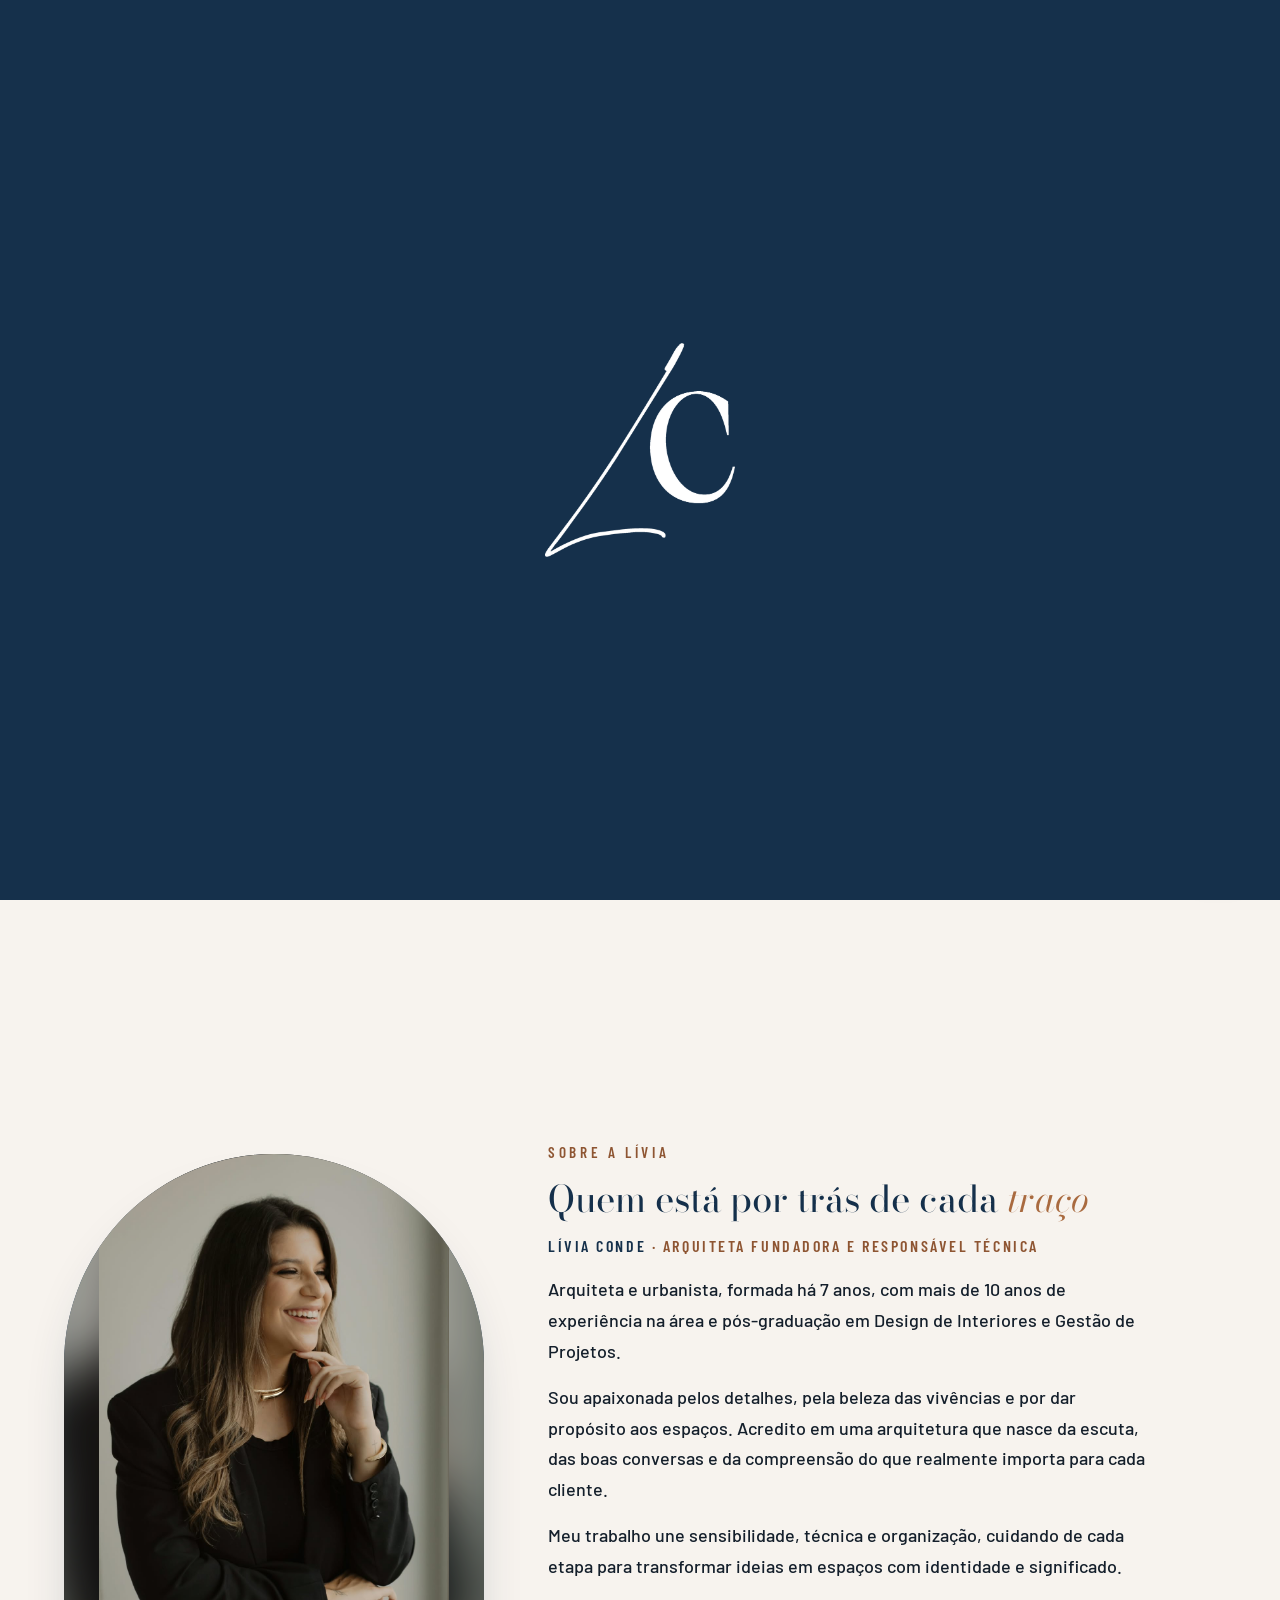
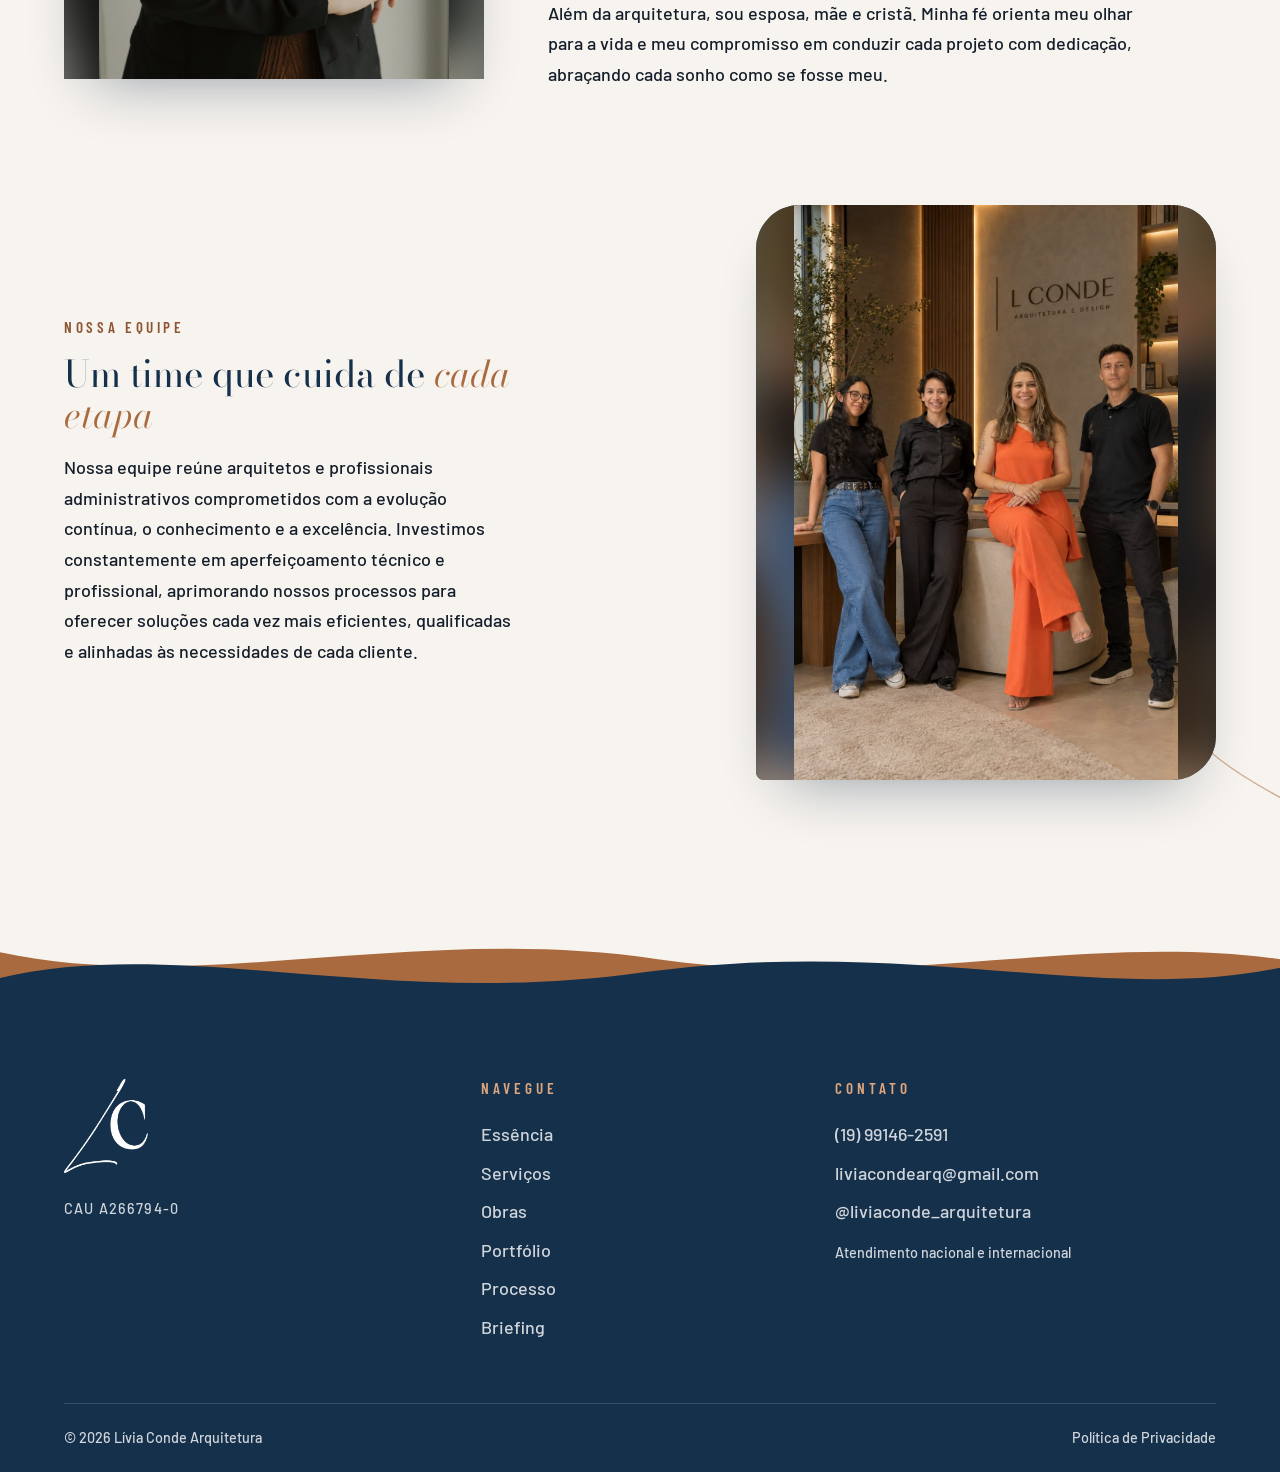
==== commit d75f3242: "feat: novo texto da equipe, atendimento nacional e internacional e nova ordem dos projetos comerciai" ====
--- a/index.html
+++ b/index.html
@@ -13,7 +13,7 @@
 } catch (e) {}
 </script>
 <title>Lívia Conde Arquitetura — Arquitetura, Interiores e Gerenciamento de Obras</title>
-<meta name="description" content="Arquitetura com propósito, personalizada, que conecta, inspira e acolhe. Projetos residenciais e comerciais, interiores, regularização e gerenciamento de obras, com atendimento em todo o Brasil.">
+<meta name="description" content="Arquitetura com propósito, personalizada, que conecta, inspira e acolhe. Projetos residenciais e comerciais, interiores, regularização e gerenciamento de obras, com atendimento nacional e internacional.">
 <meta name="theme-color" content="#15304B">
 <link rel="icon" type="image/png" href="assets/logo/favicon.png">
 <link rel="apple-touch-icon" href="assets/logo/apple-touch-icon.png">
@@ -23,7 +23,7 @@
 <meta property="og:locale" content="pt_BR">
 <meta property="og:site_name" content="Lívia Conde Arquitetura">
 <meta property="og:title" content="Lívia Conde Arquitetura — Arquitetura que acolhe, do seu jeito">
-<meta property="og:description" content="Projetos de arquitetura, interiores e gerenciamento de obras para todo o Brasil — presencial e online.">
+<meta property="og:description" content="Projetos de arquitetura, interiores e gerenciamento de obras no Brasil e no exterior — presencial e online.">
 <meta property="og:url" content="https://liviaconde.vercel.app/">
 <meta property="og:image" content="https://liviaconde.vercel.app/assets/img/projetos/casa-campo-1.jpg">
 <meta name="twitter:card" content="summary_large_image">
@@ -53,7 +53,7 @@
   "@type": "FAQPage",
   "mainEntity": [
     { "@type": "Question", "name": "Como funciona o atendimento online?", "acceptedAnswer": { "@type": "Answer", "text": "A conversa é por videochamada, WhatsApp e e-mail. Você envia fotos, plantas e referências e acompanha cada etapa a distância. Quando preciso, combinamos visita técnica." } },
-    { "@type": "Question", "name": "Vocês atendem todo o Brasil?", "acceptedAnswer": { "@type": "Answer", "text": "Sim, presencial e online. Definimos juntos a melhor forma de acompanhar o seu imóvel." } },
+    { "@type": "Question", "name": "Vocês atendem fora da minha cidade ou do país?", "acceptedAnswer": { "@type": "Answer", "text": "Sim, presencial e online. Definimos juntos a melhor forma de acompanhar o seu imóvel." } },
     { "@type": "Question", "name": "Qual é o prazo de um projeto?", "acceptedAnswer": { "@type": "Answer", "text": "Depende do tipo, do tamanho e do escopo. O prazo vem na proposta." } },
     { "@type": "Question", "name": "Preciso ter um terreno para começar?", "acceptedAnswer": { "@type": "Answer", "text": "Não. Podemos começar com um terreno, com um imóvel existente ou ajudar você a analisar um terreno antes de comprar." } },
     { "@type": "Question", "name": "Vocês acompanham a obra?", "acceptedAnswer": { "@type": "Answer", "text": "Sim. Oferecemos assessoria, visitas técnicas e Gerenciamento de Obras." } },
@@ -135,7 +135,7 @@
   <div class="wrap hero-content">
     <p class="eyebrow eyebrow--light hero-a">Arquitetura · Interiores · Gerenciamento de Obras</p>
     <h1 id="hero-titulo" class="hero-a">Arquitetura que <em>acolhe</em>,<br>do seu jeito.</h1>
-    <p class="hero-sub hero-a">Projetos bonitos, confortáveis e funcionais. Atendemos todo o Brasil, presencial e online.</p>
+    <p class="hero-sub hero-a">Projetos bonitos, confortáveis e funcionais. Atendimento nacional e internacional, presencial e online.</p>
     <div class="btn-row hero-a">
       <a class="btn btn--terra" href="#briefing">Solicitar orçamento</a>
       <a class="btn btn--ghost" href="#portfolio">Ver projetos</a>
@@ -167,7 +167,7 @@
       <div class="team-text reveal">
         <p class="eyebrow">Nossa equipe</p>
         <h3 class="h3-serif">Um time que cuida de <em>cada etapa</em></h3>
-        <p>A Lívia não está sozinha. Uma equipe dedicada acompanha cada projeto, do primeiro desenho à entrega, com o mesmo cuidado e a mesma proximidade com você.</p>
+        <p>Nossa equipe reúne arquitetos e profissionais administrativos comprometidos com a evolução contínua, o conhecimento e a excelência. Investimos constantemente em aperfeiçoamento técnico e profissional, aprimorando nossos processos para oferecer soluções cada vez mais eficientes, qualificadas e alinhadas às necessidades de cada cliente.</p>
       </div>
       <figure class="team-photo reveal"><span class="bgblur" style="background-image:url(assets/img/equipe.jpg)"></span><img src="assets/img/equipe.jpg" alt="Equipe da Lívia Conde Arquitetura no escritório" width="1024" height="1536" loading="lazy">
       </figure>
@@ -360,7 +360,7 @@
         <div class="acc-panel" id="fq1" role="region"><div><p>A conversa é por videochamada, WhatsApp e e-mail. Você envia fotos, plantas e referências e acompanha cada etapa a distância. Quando preciso, combinamos visita técnica.</p></div></div>
       </div>
       <div class="acc-item reveal">
-        <h3><button class="acc-btn" aria-expanded="false" aria-controls="fq2"><span class="acc-name">Vocês atendem todo o Brasil?</span><span class="acc-ico" aria-hidden="true"></span></button></h3>
+        <h3><button class="acc-btn" aria-expanded="false" aria-controls="fq2"><span class="acc-name">Vocês atendem fora da minha cidade ou do país?</span><span class="acc-ico" aria-hidden="true"></span></button></h3>
         <div class="acc-panel" id="fq2" role="region"><div><p>Sim, presencial e online. Definimos juntos a melhor forma de acompanhar o seu imóvel.</p></div></div>
       </div>
       <div class="acc-item reveal">
@@ -509,7 +509,7 @@
     <header class="sec-head center reveal">
       <p class="script">Fale conosco</p>
       <h2 id="contato-titulo">Fale <em>direto</em> com a gente</h2>
-      <p>Atendimento em todo o Brasil — presencial e online.</p>
+      <p>Atendimento nacional e internacional — presencial e online.</p>
     </header>
     <ul class="contact-grid">
       <li class="reveal" style="--d:0s"><a data-wa target="_blank" rel="noopener">
@@ -561,7 +561,7 @@
       <a data-wa target="_blank" rel="noopener"><span data-cfg="telefoneExibicao"></span></a>
       <a data-mail><span data-cfg="email"></span></a>
       <a data-ig target="_blank" rel="noopener"><span data-cfg="instagramArroba"></span></a>
-      <p class="f-note">Atendimento em todo o Brasil</p>
+      <p class="f-note">Atendimento nacional e internacional</p>
     </div>
   </div>
   <div class="wrap footer-bottom">
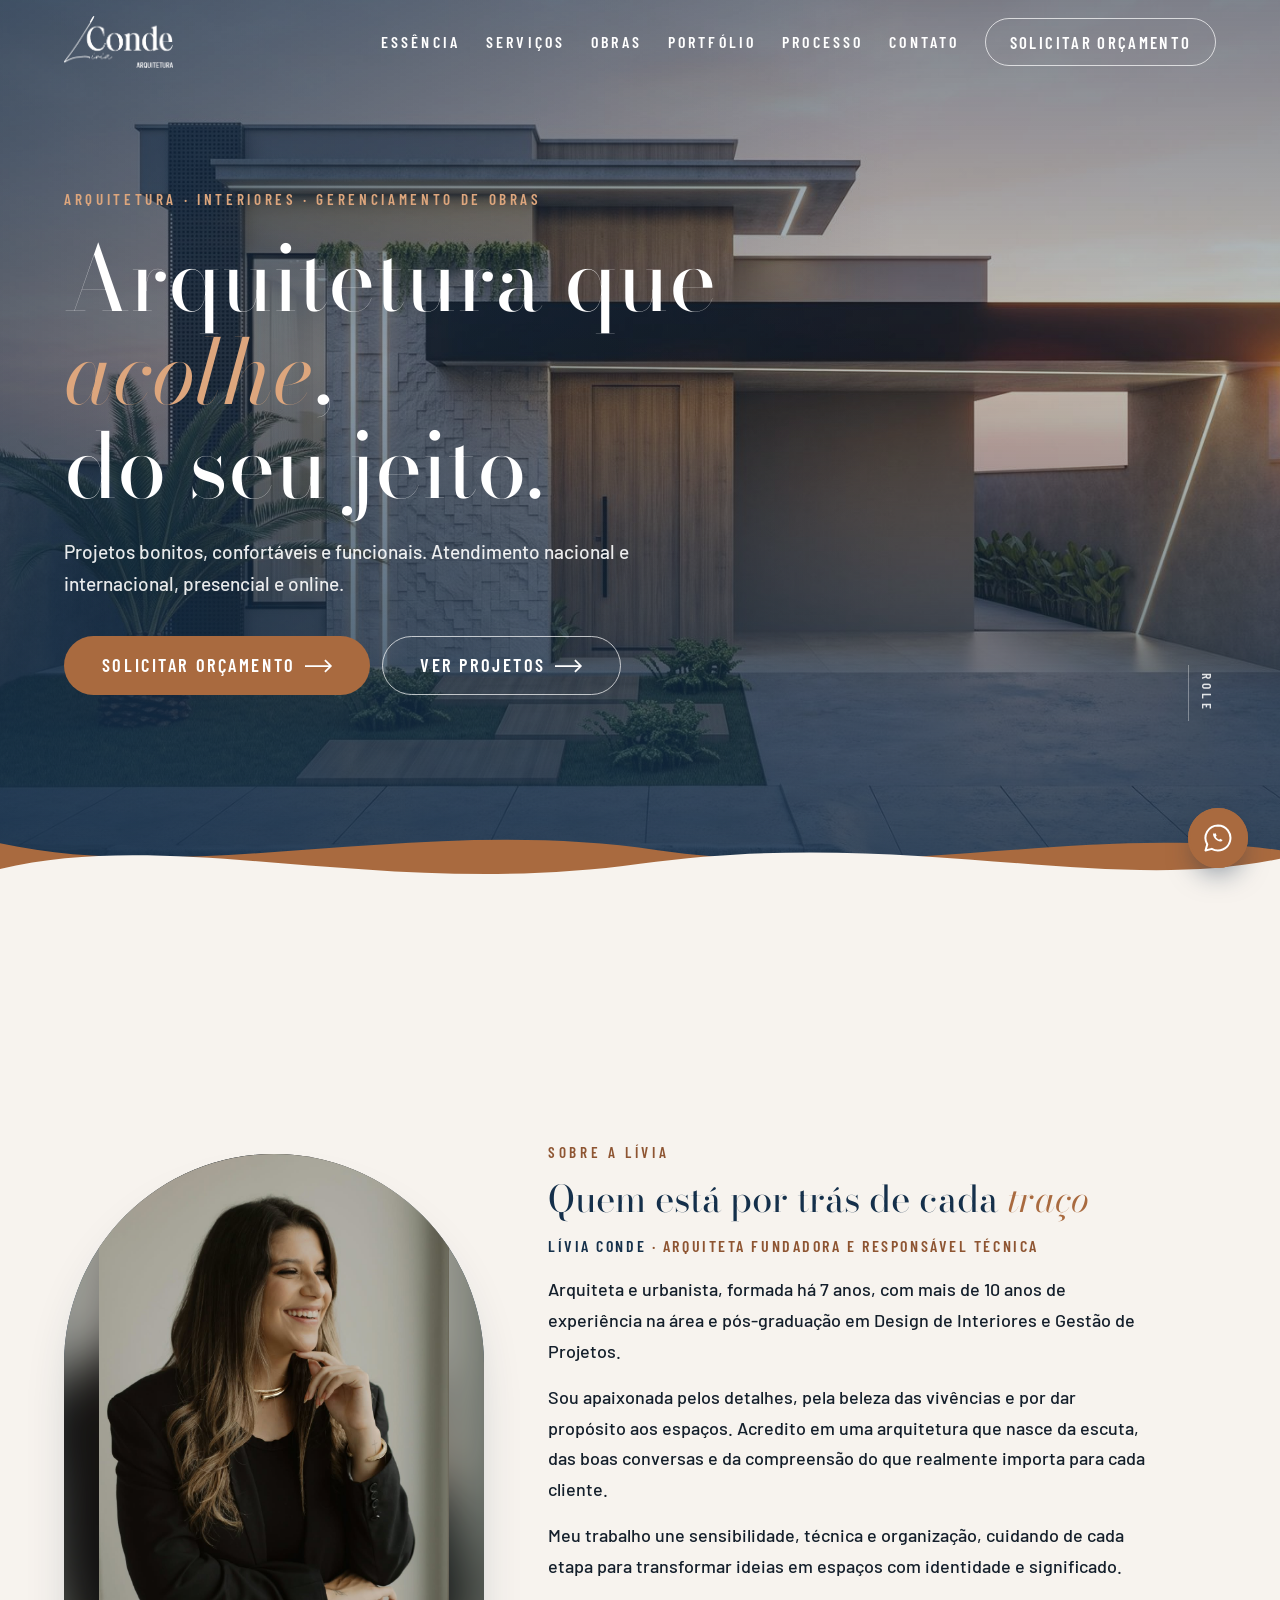
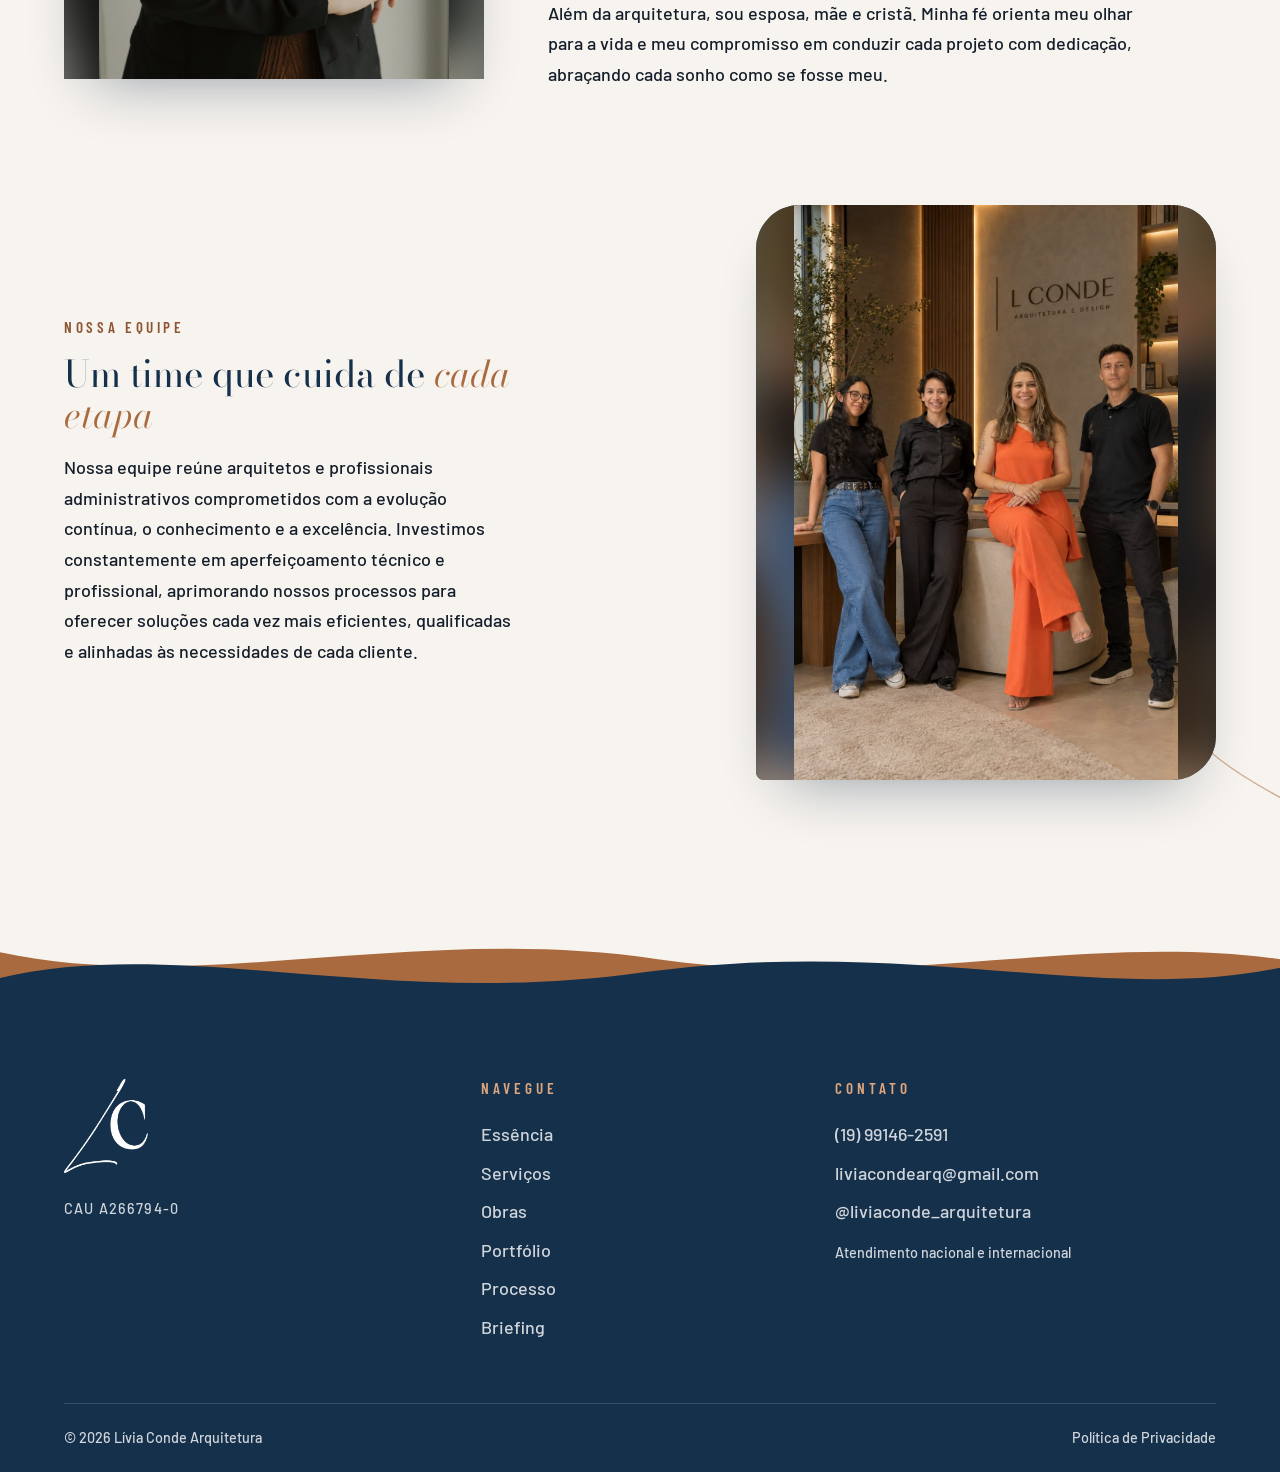
==== commit fcb382d6: "feat: contato só por WhatsApp, briefing monta mensagem e e-mail apenas para copiar Co-Authored-By: C" ====
--- a/index.html
+++ b/index.html
@@ -52,7 +52,7 @@
   "@context": "https://schema.org",
   "@type": "FAQPage",
   "mainEntity": [
-    { "@type": "Question", "name": "Como funciona o atendimento online?", "acceptedAnswer": { "@type": "Answer", "text": "A conversa é por videochamada, WhatsApp e e-mail. Você envia fotos, plantas e referências e acompanha cada etapa a distância. Quando preciso, combinamos visita técnica." } },
+    { "@type": "Question", "name": "Como funciona o atendimento online?", "acceptedAnswer": { "@type": "Answer", "text": "A conversa é por videochamada e WhatsApp. Você envia fotos, plantas e referências e acompanha cada etapa a distância. Quando preciso, combinamos visita técnica." } },
     { "@type": "Question", "name": "Vocês atendem fora da minha cidade ou do país?", "acceptedAnswer": { "@type": "Answer", "text": "Sim, presencial e online. Definimos juntos a melhor forma de acompanhar o seu imóvel." } },
     { "@type": "Question", "name": "Qual é o prazo de um projeto?", "acceptedAnswer": { "@type": "Answer", "text": "Depende do tipo, do tamanho e do escopo. O prazo vem na proposta." } },
     { "@type": "Question", "name": "Preciso ter um terreno para começar?", "acceptedAnswer": { "@type": "Answer", "text": "Não. Podemos começar com um terreno, com um imóvel existente ou ajudar você a analisar um terreno antes de comprar." } },
@@ -357,7 +357,7 @@
     <div class="acc acc--faq">
       <div class="acc-item reveal">
         <h3><button class="acc-btn" aria-expanded="false" aria-controls="fq1"><span class="acc-name">Como funciona o atendimento online?</span><span class="acc-ico" aria-hidden="true"></span></button></h3>
-        <div class="acc-panel" id="fq1" role="region"><div><p>A conversa é por videochamada, WhatsApp e e-mail. Você envia fotos, plantas e referências e acompanha cada etapa a distância. Quando preciso, combinamos visita técnica.</p></div></div>
+        <div class="acc-panel" id="fq1" role="region"><div><p>A conversa é por videochamada e WhatsApp. Você envia fotos, plantas e referências e acompanha cada etapa a distância. Quando preciso, combinamos visita técnica.</p></div></div>
       </div>
       <div class="acc-item reveal">
         <h3><button class="acc-btn" aria-expanded="false" aria-controls="fq2"><span class="acc-name">Vocês atendem fora da minha cidade ou do país?</span><span class="acc-ico" aria-hidden="true"></span></button></h3>
@@ -403,12 +403,7 @@
     </header>
 
     <div class="form-card reveal">
-      <form id="briefing-form" name="briefing" method="POST" novalidate>
-        <input type="hidden" name="_subject" value="Novo briefing pelo site — Lívia Conde Arquitetura">
-        <input type="hidden" name="_template" value="table">
-        <input type="hidden" name="_captcha" value="false">
-        <input type="text" name="_honey" class="hp" tabindex="-1" autocomplete="off" aria-hidden="true">
-
+      <form id="briefing-form" name="briefing" novalidate>
         <div class="progress" aria-hidden="true"><i id="progress-bar"></i></div>
         <p class="progress-label" id="progress-label" aria-live="polite">Etapa 1 de 4</p>
 
@@ -457,7 +452,7 @@
           <legend>Mais detalhes</legend>
           <div class="fields">
             <label class="field field--full"><span>Conte um pouco sobre o que você imagina</span><textarea name="mensagem" rows="5" placeholder="Estilo, necessidades da família, referências, dúvidas…"></textarea></label>
-            <p class="hint field--full">Tem planta ou fotos? Mande pelo WhatsApp depois de enviar.</p>
+            <p class="hint field--full">Tem planta ou fotos? Anexe na conversa do WhatsApp depois de enviar.</p>
           </div>
           <p class="step-err" role="alert"></p>
           <div class="step-nav"><button class="btn btn--line-l" type="button" data-prev>Voltar</button><button class="btn btn--terra" type="button" data-next>Continuar</button></div>
@@ -468,12 +463,10 @@
           <legend>Como podemos falar com você?</legend>
           <div class="fields">
             <label class="field"><span>Nome</span><input name="nome" type="text" autocomplete="name" required data-msg="Informe o seu nome."></label>
-            <label class="field"><span>E-mail</span><input name="email" type="email" autocomplete="email" required data-msg="Informe um e-mail válido."></label>
             <label class="field"><span>WhatsApp</span><input name="whatsapp" id="f-whats" type="tel" inputmode="tel" placeholder="(00) 00000-0000" autocomplete="tel-national" required pattern="\(\d{2}\) \d{4,5}-\d{4}" data-msg="Informe o WhatsApp com DDD."></label>
             <div class="field"><span>Prefere ser contatado por</span>
               <div class="radios">
                 <label><input type="radio" name="preferencia" value="WhatsApp" checked><span>WhatsApp</span></label>
-                <label><input type="radio" name="preferencia" value="E-mail"><span>E-mail</span></label>
                 <label><input type="radio" name="preferencia" value="Ligação"><span>Ligação</span></label>
               </div></div>
             <label class="check field--full"><input type="checkbox" name="aceite_lgpd" value="sim" required data-msg="Para continuar, aceite o uso dos seus dados para o contato."><span>Concordo que meus dados sejam usados para o retorno sobre este projeto, conforme a <a href="privacidade.html" target="_blank" rel="noopener">Política de Privacidade</a>.</span></label>
@@ -481,17 +474,16 @@
           <p class="step-err" role="alert"></p>
           <div class="step-nav step-nav--send">
             <button class="btn btn--line-l" type="button" data-prev>Voltar</button>
-            <button class="btn btn--terra" type="submit" id="send-site">Enviar pelo site</button>
-            <button class="btn btn--wa" type="button" id="send-wa">Enviar pelo WhatsApp</button>
+            <button class="btn btn--wa" type="submit" id="send-wa">Enviar pelo WhatsApp</button>
           </div>
-          <p class="hint">Ao enviar pelo WhatsApp, o resumo do briefing já aparece pronto na conversa.</p>
+          <p class="hint">O resumo do briefing já aparece pronto na conversa do WhatsApp. É só enviar.</p>
         </fieldset>
       </form>
 
       <div class="success" id="success" hidden tabindex="-1">
         <svg viewBox="0 0 52 52" aria-hidden="true"><circle cx="26" cy="26" r="24"/><path d="M15 27l8 8 15-17"/></svg>
-        <h3>Recebemos o seu briefing!</h3>
-        <p>Obrigada pela confiança. Em breve entraremos em contato pelo canal que você escolheu.</p>
+        <h3>Sua mensagem está pronta!</h3>
+        <p>Abrimos o WhatsApp com o resumo do seu briefing. Basta enviar a mensagem para falarmos com você.</p>
         <a class="btn btn--line-l" href="#topo">Voltar ao início</a>
       </div>
     </div>
@@ -518,9 +510,9 @@
       <li class="reveal" style="--d:.08s"><a data-tel>
         <svg viewBox="0 0 24 24" aria-hidden="true"><path d="M5 3h4l2 5-2.5 1.5a11 11 0 0 0 6 6L16 13l5 2v4a2 2 0 0 1-2 2A16 16 0 0 1 3 5a2 2 0 0 1 2-2z"/></svg>
         <span class="c-label">Telefone</span><span class="c-val" data-cfg="telefoneExibicao"></span></a></li>
-      <li class="reveal" style="--d:.16s"><a data-mail>
+      <li class="reveal" style="--d:.16s"><div class="copy">
         <svg viewBox="0 0 24 24" aria-hidden="true"><rect x="3" y="5" width="18" height="14" rx="2"/><path d="M3 7l9 6 9-6"/></svg>
-        <span class="c-label">E-mail</span><span class="c-val" data-cfg="email"></span></a></li>
+        <span class="c-label">E-mail</span><span class="c-val c-val--copy" data-cfg="email"></span></div></li>
       <li class="reveal" style="--d:.24s"><a data-ig target="_blank" rel="noopener">
         <svg viewBox="0 0 24 24" aria-hidden="true"><rect x="3" y="3" width="18" height="18" rx="5"/><circle cx="12" cy="12" r="4"/><circle class="f" cx="17.2" cy="6.8" r="1"/></svg>
         <span class="c-label">Instagram</span><span class="c-val" data-cfg="instagramArroba"></span></a></li>
@@ -559,7 +551,7 @@
     <div>
       <h2 class="f-title">Contato</h2>
       <a data-wa target="_blank" rel="noopener"><span data-cfg="telefoneExibicao"></span></a>
-      <a data-mail><span data-cfg="email"></span></a>
+      <span class="c-copy" data-cfg="email" style="display:block"></span>
       <a data-ig target="_blank" rel="noopener"><span data-cfg="instagramArroba"></span></a>
       <p class="f-note">Atendimento nacional e internacional</p>
     </div>
--- a/css/style.css
+++ b/css/style.css
@@ -384,7 +384,8 @@
 
 /* ---------- Contato ---------- */
 .contact-grid { display: grid; grid-template-columns: repeat(auto-fit, minmax(230px, 1fr)); gap: 16px; }
-.contact-grid a { display: flex; flex-direction: column; gap: 6px; height: 100%; padding: 30px 26px; background: var(--white); border: 1px solid rgba(21, 48, 75, .12); text-decoration: none; border-radius: var(--r); transition: transform .4s var(--ease), box-shadow .4s var(--ease), border-color .4s; }
+.contact-grid .c-val--copy, .footer .c-copy { user-select: all; -webkit-user-select: all; cursor: text; }
+.contact-grid a, .contact-grid .copy { display: flex; flex-direction: column; gap: 6px; height: 100%; padding: 30px 26px; background: var(--white); border: 1px solid rgba(21, 48, 75, .12); text-decoration: none; border-radius: var(--r); transition: transform .4s var(--ease), box-shadow .4s var(--ease), border-color .4s; }
 .contact-grid a:hover { transform: translateY(-4px); box-shadow: 0 24px 40px -24px rgba(21, 48, 75, .35); border-color: var(--terra); }
 .contact-grid svg { width: 30px; height: 30px; fill: none; stroke: var(--terra); stroke-width: 1.5; stroke-linejoin: round; stroke-linecap: round; margin-bottom: 14px; }
 .contact-grid svg .f { fill: var(--terra); stroke: none; }
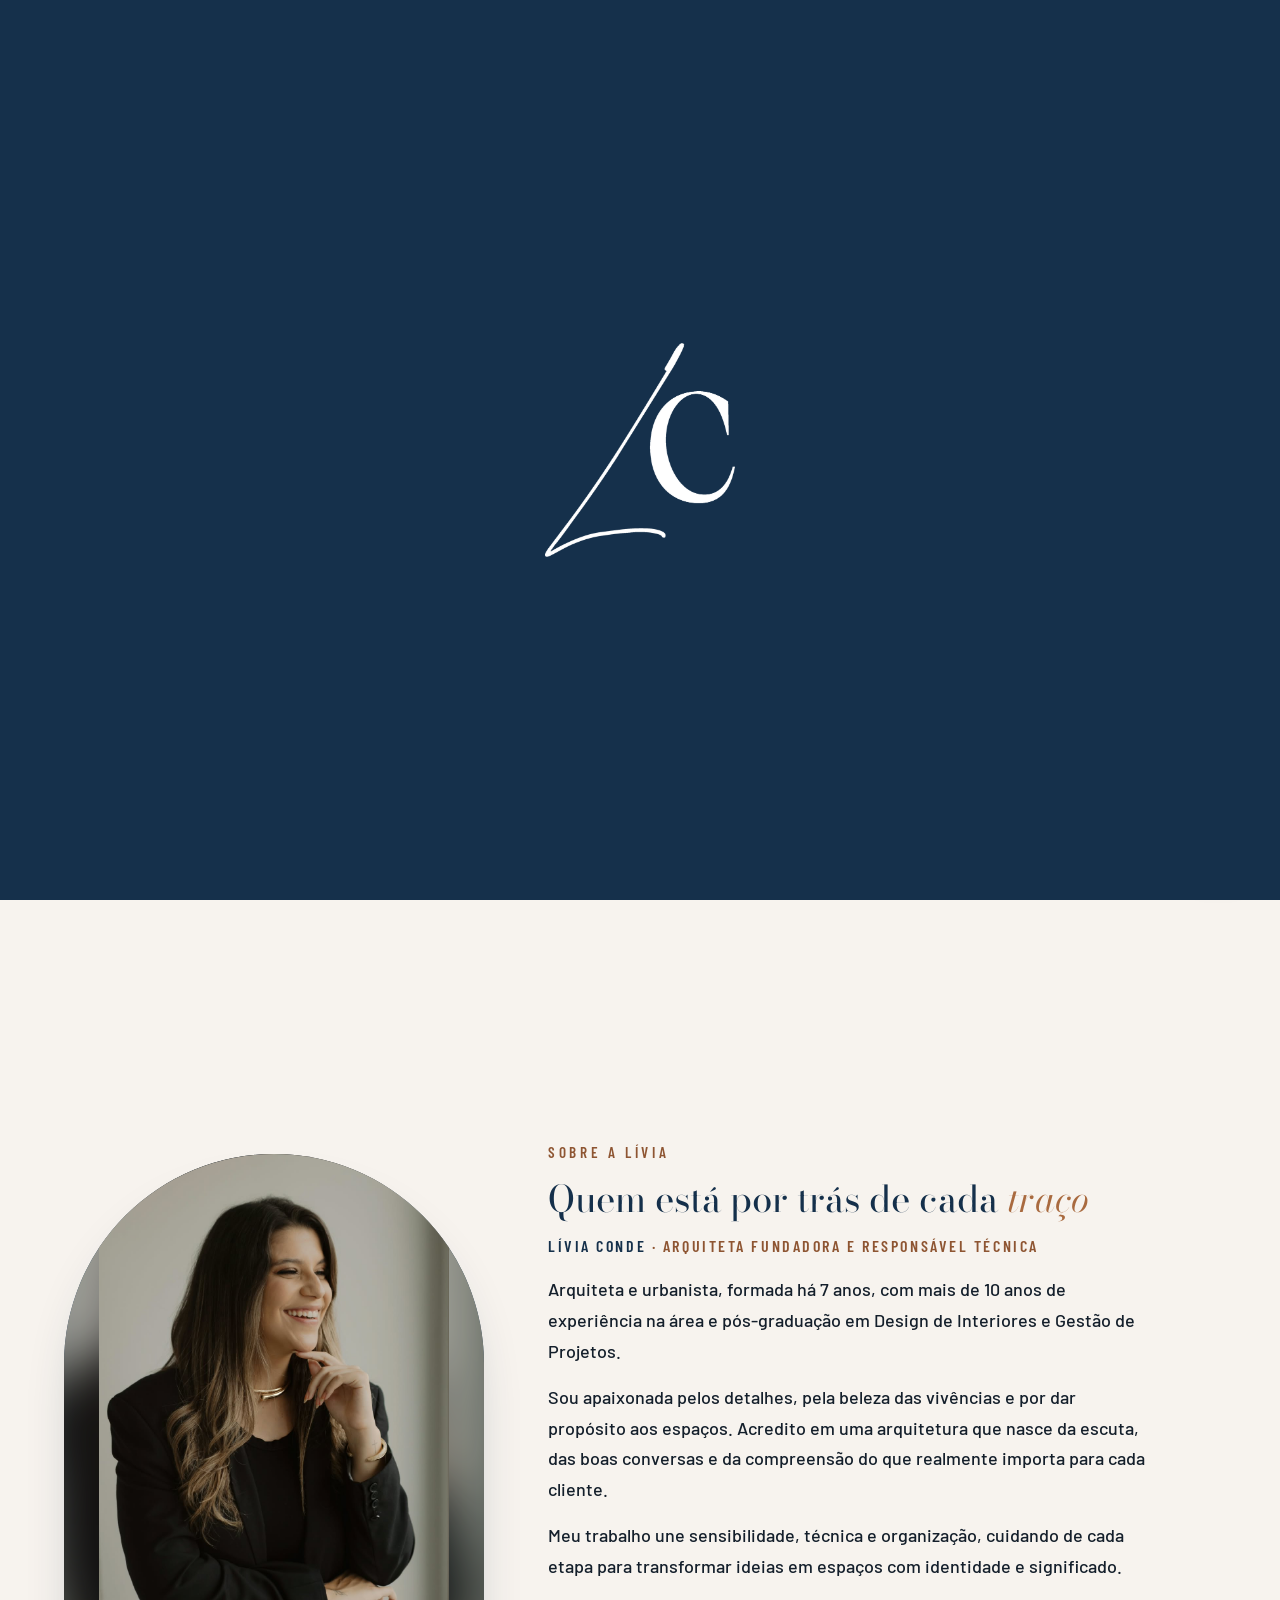
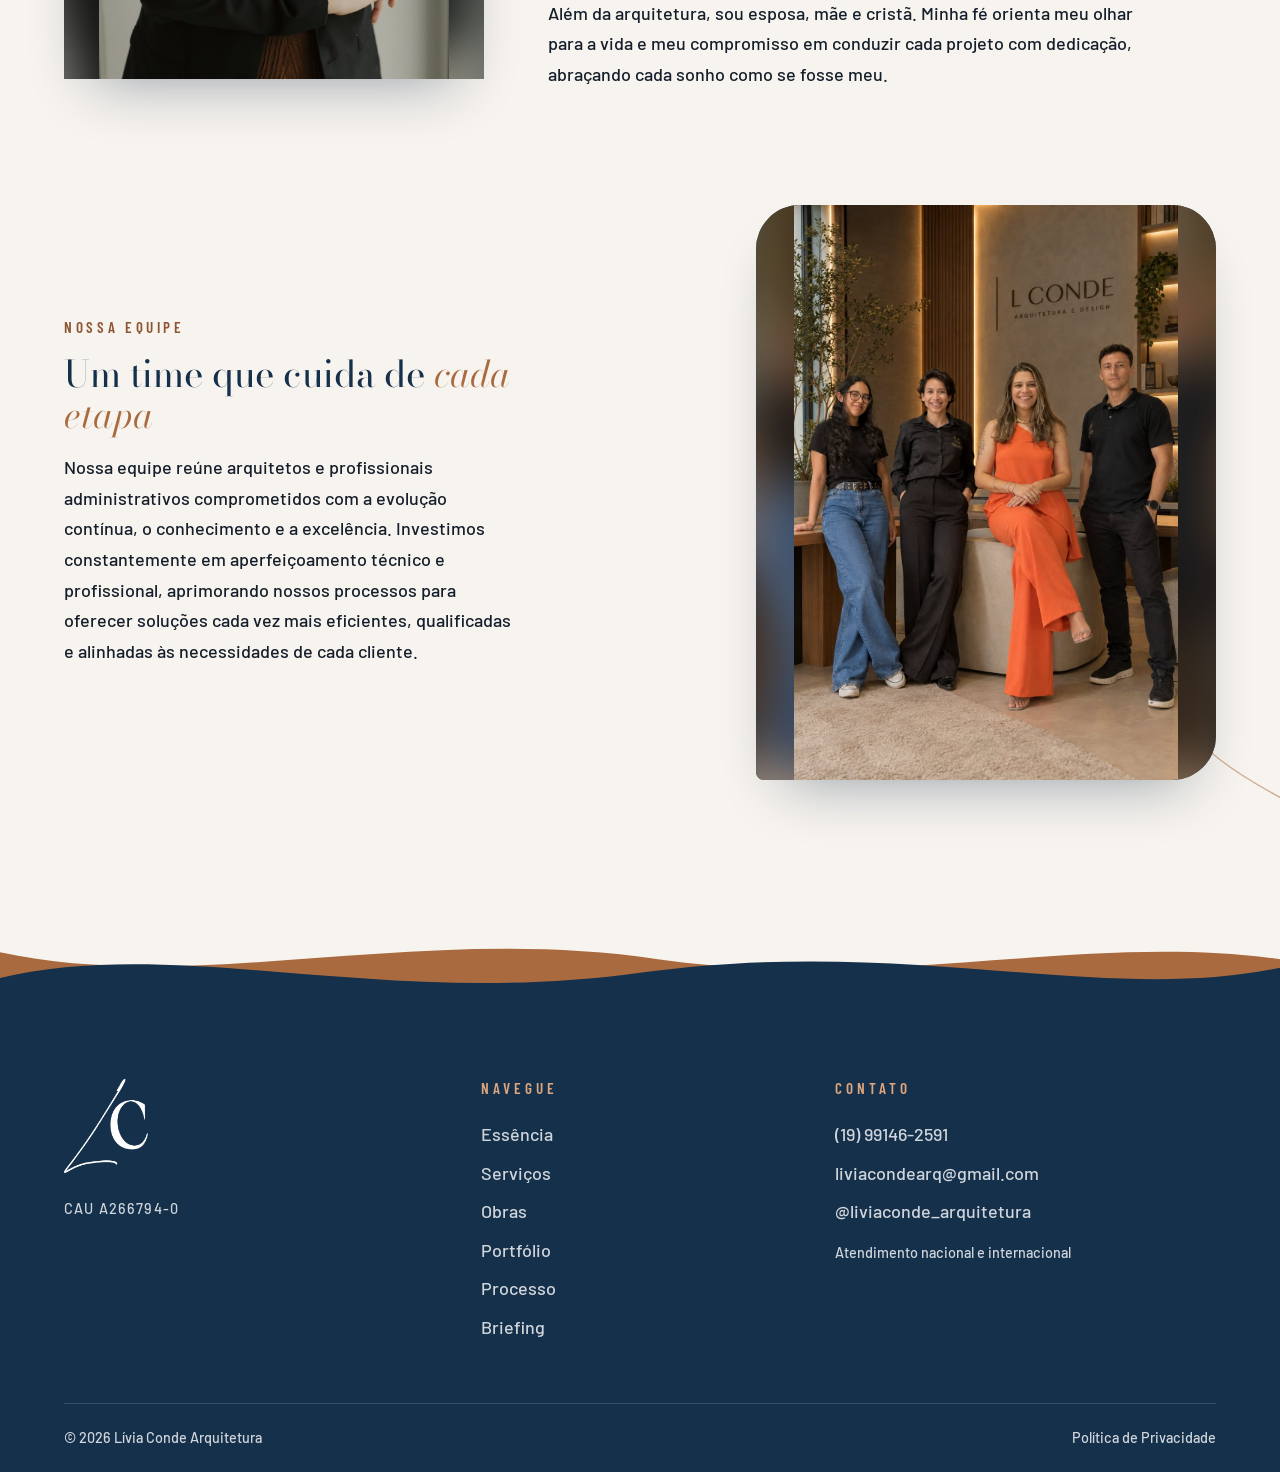
==== commit c8c061f8: "feat: domínio liviaconde.com.br e contador de acessos com Vercel Web Analytics Troca liviaconde.verc" ====
--- a/index.html
+++ b/index.html
@@ -17,15 +17,15 @@
 <meta name="theme-color" content="#15304B">
 <link rel="icon" type="image/png" href="assets/logo/favicon.png">
 <link rel="apple-touch-icon" href="assets/logo/apple-touch-icon.png">
-<link rel="canonical" href="https://liviaconde.vercel.app/">
+<link rel="canonical" href="https://liviaconde.com.br/">
 
 <meta property="og:type" content="website">
 <meta property="og:locale" content="pt_BR">
 <meta property="og:site_name" content="Lívia Conde Arquitetura">
 <meta property="og:title" content="Lívia Conde Arquitetura — Arquitetura que acolhe, do seu jeito">
 <meta property="og:description" content="Projetos de arquitetura, interiores e gerenciamento de obras no Brasil e no exterior — presencial e online.">
-<meta property="og:url" content="https://liviaconde.vercel.app/">
-<meta property="og:image" content="https://liviaconde.vercel.app/assets/img/projetos/casa-campo-1.jpg">
+<meta property="og:url" content="https://liviaconde.com.br/">
+<meta property="og:image" content="https://liviaconde.com.br/assets/img/projetos/casa-campo-1.jpg">
 <meta name="twitter:card" content="summary_large_image">
 
 <link rel="preconnect" href="https://fonts.googleapis.com">
@@ -40,9 +40,9 @@
   "@type": "ProfessionalService",
   "name": "Lívia Conde Arquitetura",
   "description": "Arquitetura residencial e comercial, design de interiores, regularização de imóveis e gerenciamento de obras.",
-  "url": "https://liviaconde.vercel.app/",
-  "logo": "https://liviaconde.vercel.app/assets/logo/logo-arq-cor.png",
-  "image": "https://liviaconde.vercel.app/assets/img/projetos/casa-campo-1.jpg",
+  "url": "https://liviaconde.com.br/",
+  "logo": "https://liviaconde.com.br/assets/logo/logo-arq-cor.png",
+  "image": "https://liviaconde.com.br/assets/img/projetos/casa-campo-1.jpg",
   "areaServed": { "@type": "Country", "name": "Brasil" },
   "knowsAbout": ["Arquitetura residencial", "Arquitetura comercial", "Design de interiores", "Regularização de imóveis", "Gerenciamento de obras"]
 }
@@ -592,5 +592,7 @@
 <script src="js/config.js?v=12"></script>
 <script src="data/projetos.js?v=12"></script>
 <script src="js/main.js?v=12"></script>
+<script>window.va=window.va||function(){(window.vaq=window.vaq||[]).push(arguments)};</script>
+<script defer src="/_vercel/insights/script.js"></script>
 </body>
 </html>
